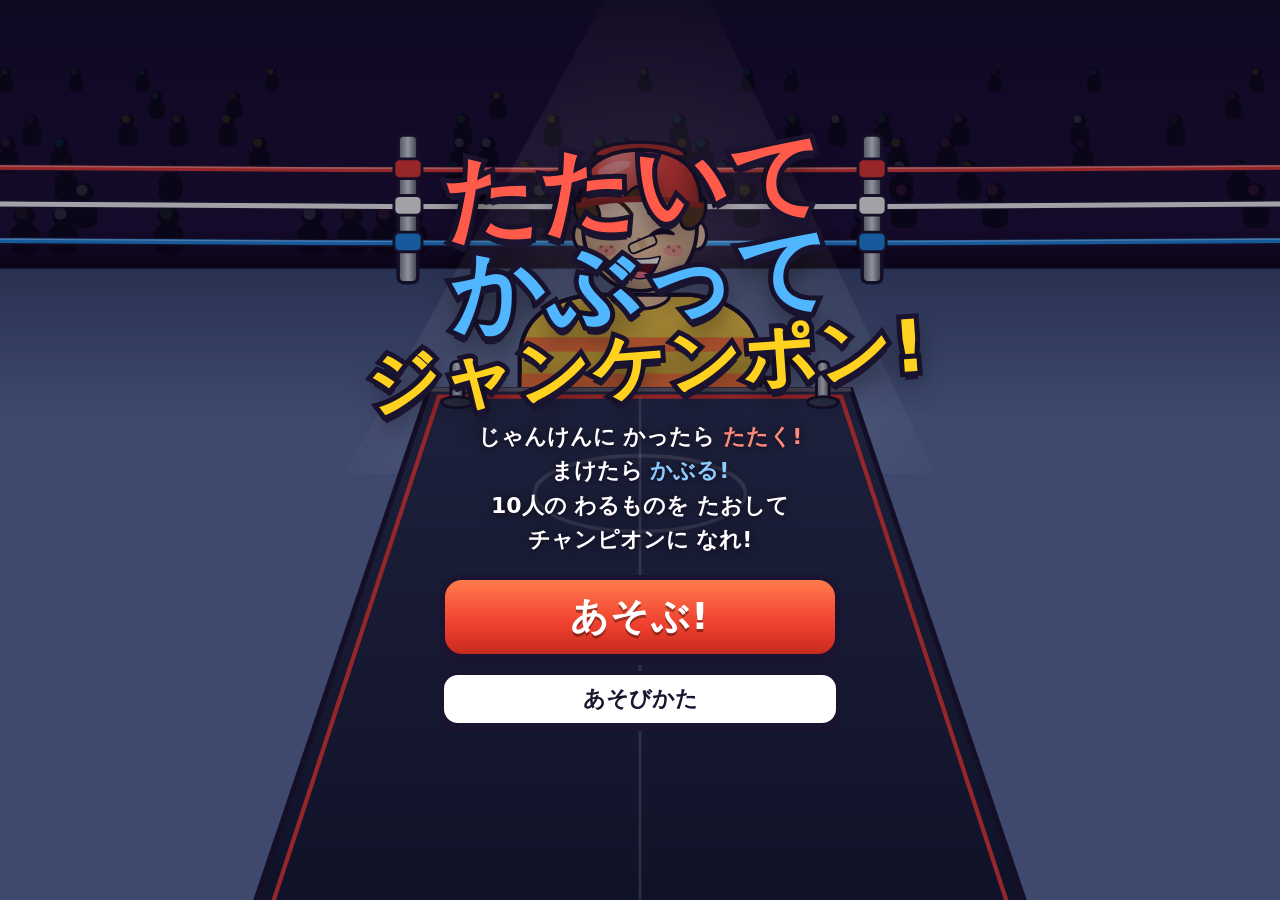
==== index.html @ a505a4d0 "叩いてかぶってジャンケンポン: 最初の遊べる版 じゃんけんに勝ったら右の武器でたたき、負けたら左の防具でかぶる対戦ゲーム。 10ステージ(相手は男女別に10人ずつ、進むほど悪者)、CPUの強さ5段階、" ====
<!doctype html>
<!-- このファイルは scripts/build.js が src/ から作ります。直接は編集しないでください。 -->
<html lang="ja">
<head>
<meta charset="utf-8">
<meta name="viewport" content="width=device-width, initial-scale=1, maximum-scale=1, user-scalable=no, viewport-fit=cover">
<meta name="theme-color" content="#140c2a">
<title>叩いてかぶってジャンケンポン</title>
<link rel="icon" href="data:image/svg+xml,%3Csvg xmlns='http://www.w3.org/2000/svg' viewBox='0 0 32 32'%3E%3Crect x='14' y='12' width='4' height='18' rx='2' fill='%23ffe066' stroke='%231b1430' stroke-width='2'/%3E%3Crect x='4' y='3' width='24' height='11' rx='4' fill='%23ff3b3b' stroke='%231b1430' stroke-width='2'/%3E%3C/svg%3E">
<style>
:root {
  --ink: #1b1430;
  --gold: #ffc400;
  --red: #f0402f;
  --blue: #2f7ff0;
  --pink: #ff4d6d;
  --panel: #fffaf0;
  --font: "Hiragino Sans", "Hiragino Kaku Gothic ProN", "Yu Gothic UI", "Meiryo", "Noto Sans JP", "Noto Sans CJK JP", system-ui, sans-serif;
  --safe-t: env(safe-area-inset-top, 0px);
  --safe-r: env(safe-area-inset-right, 0px);
  --safe-b: env(safe-area-inset-bottom, 0px);
  --safe-l: env(safe-area-inset-left, 0px);
}
* { box-sizing: border-box; }
html, body {
  margin: 0; height: 100%; overflow: hidden; background: #140c2a; color: var(--ink);
  font-family: var(--font); font-weight: 800;
  touch-action: none; user-select: none; -webkit-user-select: none; -webkit-touch-callout: none;
  -webkit-tap-highlight-color: transparent; overscroll-behavior: none;
}
canvas#game { position: fixed; top: 0; left: 0; display: block; touch-action: none; }
#safe { position: fixed; visibility: hidden; pointer-events: none; padding-top: var(--safe-t); padding-bottom: var(--safe-b); }
.hidden { display: none !important; }
body.touch .pc-only { display: none; }
button { font-family: inherit; cursor: pointer; -webkit-tap-highlight-color: transparent; touch-action: manipulation; }

/* ---------- 試合中のボタン ---------- */
#hudBtns { position: fixed; top: calc(10px + var(--safe-t)); right: calc(10px + var(--safe-r)); display: flex; gap: 8px; z-index: 5; }
.icon-btn { width: 46px; height: 46px; border-radius: 50%; border: 3px solid var(--ink); background: rgba(40, 28, 80, 0.85); padding: 7px; box-shadow: 0 3px 0 var(--ink); }
.icon-btn svg { width: 100%; height: 100%; display: block; }
.icon-btn:active { transform: translateY(2px); box-shadow: 0 1px 0 var(--ink); }

/* ---------- 画面の上に のせる パネル ---------- */
.overlay {
  position: fixed; inset: 0; z-index: 10; display: flex; align-items: center; justify-content: center;
  padding: calc(12px + var(--safe-t)) calc(12px + var(--safe-r)) calc(12px + var(--safe-b)) calc(12px + var(--safe-l));
  touch-action: pan-y;
}
#result, #pause, #howto { background: rgba(10, 6, 24, 0.55); }
.panel {
  background: var(--panel); border: 5px solid var(--ink); border-radius: 28px; box-shadow: 0 8px 0 var(--ink), 0 18px 40px rgba(0, 0, 0, 0.5);
  width: min(560px, 100%); max-height: 100%; overflow-y: auto; padding: 20px 20px 22px; text-align: center;
  -webkit-overflow-scrolling: touch; overscroll-behavior: contain; touch-action: pan-y;
}
.panel h2 { margin: 4px 0 14px; font-size: 30px; font-weight: 900; }
.small-panel { width: min(400px, 100%); display: flex; flex-direction: column; gap: 12px; }

.big-btn {
  display: block; width: 100%; min-height: 72px; font-size: 30px; font-weight: 900; color: #fff;
  background: linear-gradient(#ff7a4d, #f0402f 60%, #c62a1e); border: 5px solid var(--ink); border-radius: 22px;
  box-shadow: 0 6px 0 var(--ink); text-shadow: 0 3px 0 rgba(0, 0, 0, 0.35); letter-spacing: 0.04em;
}
.big-btn:active { transform: translateY(4px); box-shadow: 0 2px 0 var(--ink); }
.big-btn:disabled { filter: grayscale(0.9) brightness(0.8); }
.sub-btn {
  display: block; width: 100%; min-height: 56px; font-size: 22px; font-weight: 900; color: var(--ink);
  background: #fff; border: 4px solid var(--ink); border-radius: 18px; box-shadow: 0 4px 0 var(--ink);
}
.sub-btn:active { transform: translateY(3px); box-shadow: 0 1px 0 var(--ink); }
.red { color: var(--red); } .blue { color: var(--blue); } .gold { color: #e29a00; }

/* ---------- タイトル ---------- */
#title { flex-direction: column; }
.title-wrap { width: min(560px, 100%); text-align: center; display: flex; flex-direction: column; align-items: center; gap: 14px; }
.logo { margin: 0; line-height: 1.02; font-weight: 900; transform: rotate(-4deg); }
.logo span {
  display: block; font-size: clamp(52px, 15vw, 92px); letter-spacing: 0.02em;
  -webkit-text-stroke: 10px var(--ink); paint-order: stroke fill;
  text-shadow: 0 8px 0 var(--ink), 0 14px 24px rgba(0, 0, 0, 0.6);
  animation: bob 1.6s ease-in-out infinite;
}
.logo .l1 { color: #ff5a4a; } .logo .l2 { color: #4fb6ff; animation-delay: 0.15s; }
.logo .l3 { color: #ffd21f; font-size: clamp(36px, 10.4vw, 72px); white-space: nowrap; animation-delay: 0.3s; }
@keyframes bob { 0%, 100% { transform: translateY(0); } 50% { transform: translateY(-6px); } }
.catch { margin: 4px 0; color: #fff; font-size: clamp(16px, 4.3vw, 22px); line-height: 1.55; word-break: keep-all; overflow-wrap: normal; text-shadow: 0 2px 0 var(--ink), 0 0 10px rgba(0, 0, 0, 0.8); }
.catch .red { color: #ff8a7a; } .catch .blue { color: #8ccbff; }
.title-btns { width: min(400px, 100%); display: flex; flex-direction: column; gap: 12px; }
.title-btns .big-btn { min-height: 84px; font-size: 38px; animation: pulse 1.2s ease-in-out infinite; }
@keyframes pulse { 0%, 100% { transform: scale(1); } 50% { transform: scale(1.04); } }
.title-progress { color: #ffe680; font-size: 18px; text-shadow: 0 2px 0 var(--ink); min-height: 1em; }

/* ---------- じゅんび ---------- */
.setup-panel { width: min(640px, 100%); height: 100%; max-height: 900px; display: flex; flex-direction: column; padding: 14px 16px 16px; overflow: hidden; }
.setup-head { display: flex; align-items: center; gap: 10px; }
.back-btn { border: 3px solid var(--ink); background: #fff; border-radius: 14px; font-size: 18px; font-weight: 900; padding: 8px 12px; box-shadow: 0 3px 0 var(--ink); }
.steps { flex: 1; display: flex; justify-content: center; gap: 8px; }
.steps i { width: 16px; height: 16px; border-radius: 50%; border: 3px solid var(--ink); background: #ddd; display: block; }
.steps i.on { background: var(--gold); transform: scale(1.25); }
.steps i.done { background: #7ed37a; }
#stepTitle { font-size: clamp(24px, 6.6vw, 32px); margin: 10px 0 12px; word-break: keep-all; }
.step-body { display: grid; gap: 12px; flex: 1 1 auto; min-height: 0; overflow-y: auto; align-content: start; padding: 4px 6px 10px; margin: 0 -6px; -webkit-overflow-scrolling: touch; overscroll-behavior: contain; touch-action: pan-y; }
.step-body.cols2 { grid-template-columns: repeat(2, minmax(0, 1fr)); align-content: center; }
.choice {
  position: relative; display: flex; align-items: center; gap: 12px; text-align: left; width: 100%;
  background: #fff; border: 4px solid var(--ink); border-radius: 20px; padding: 10px 14px; box-shadow: 0 5px 0 var(--ink); color: var(--ink);
}
.choice.sel { background: #fff3c4; border-color: #e29a00; box-shadow: 0 5px 0 #a86f00, 0 0 0 4px #ffd21f; }
.choice:active { transform: translateY(3px); box-shadow: 0 2px 0 var(--ink); }
.choice canvas { flex: none; width: clamp(68px, 20vw, 92px); height: clamp(68px, 20vw, 92px); border-radius: 14px; background: #2a2340; }
.choice .c-main { flex: 1; min-width: 0; }
.choice .c-name { font-size: clamp(19px, 5.4vw, 26px); font-weight: 900; line-height: 1.15; word-break: keep-all; overflow-wrap: anywhere; }
.choice .c-desc { font-size: 16px; color: #5a4f6e; margin-top: 4px; overflow-wrap: anywhere; line-height: 1.35; }
.choice .c-bars { display: grid; grid-template-columns: auto 1fr; gap: 3px 8px; align-items: center; margin-top: 6px; font-size: 15px; }
.bar5 { display: flex; gap: 3px; }
.bar5 b { flex: 1; height: 12px; border-radius: 4px; border: 2px solid var(--ink); background: #e8e4ee; }
.bar5.spd b.on { background: #3fd0ff; }
.bar5.pow b.on { background: #ff5a4a; }
.bar5.def b.on { background: #7a8cff; }
.diff-choice { justify-content: center; text-align: center; flex-direction: column; gap: 2px; padding: 16px; }
.diff-choice .c-main { width: 100%; text-align: center; }
.diff-choice .c-name { font-size: 32px; }
.diff-choice.easy .c-name { color: #2aa84a; } .diff-choice.normal .c-name { color: #e29a00; } .diff-choice.hard .c-name { color: #e0262f; }
.gender-choice { flex-direction: column; text-align: center; padding: 14px; }
.gender-choice .c-main { width: 100%; text-align: center; }
.gender-choice canvas { width: 100%; max-width: 160px; height: auto; aspect-ratio: 1; }
.gender-choice .c-name { font-size: 32px; }
.stage-choice { padding: 8px 12px; }
.stage-choice canvas { width: 72px; height: 72px; }
.stage-choice .c-name { font-size: 21px; }
.stage-choice .c-sub { font-size: 15px; color: #7a6f8e; }
.stage-choice .lv { color: #ff4d6d; font-size: 15px; letter-spacing: 1px; }
.stage-choice.locked { background: #d8d4e0; filter: grayscale(1); opacity: 0.7; }
.stage-choice .badge { position: absolute; right: 10px; top: 8px; background: #2aa84a; color: #fff; border: 3px solid var(--ink); border-radius: 10px; font-size: 14px; padding: 1px 7px; }
.setup-foot { margin-top: 10px; display: flex; flex-direction: column; gap: 8px; flex: none; }
.summary { font-size: 15px; color: #6a5f7e; overflow-wrap: anywhere; }

/* ---------- けっか ---------- */
.result-panel { width: min(520px, 100%); }
.result-title { font-size: clamp(36px, 10vw, 52px); font-weight: 900; -webkit-text-stroke: 7px var(--ink); paint-order: stroke fill; line-height: 1.15; margin: 4px 0; }
.result-title.win { color: #ffd21f; } .result-title.lose { color: #7ab0ff; } .result-title.champ { color: #ffd21f; }
.rank { font-size: 48px; letter-spacing: 6px; color: #ffc400; -webkit-text-stroke: 3px var(--ink); paint-order: stroke fill; min-height: 1em; }
.rank .off { color: #d8d4e0; }
.res-msg { font-size: 18px; margin: 6px 0 10px; line-height: 1.5; color: #4a3f5e; overflow-wrap: anywhere; }
.stats { display: grid; grid-template-columns: auto 1fr; gap: 5px 12px; text-align: left; font-size: clamp(15px, 4.2vw, 19px); margin: 0 0 12px; padding: 10px 14px; background: #f1ecdf; border: 3px solid var(--ink); border-radius: 16px; }
.stats dt { color: #5a4f6e; white-space: nowrap; } .stats dd { margin: 0; text-align: right; font-weight: 900; }
.res-btns { display: flex; flex-direction: column; gap: 10px; }

/* ---------- あそびかた ---------- */
.howto { text-align: left; font-size: 19px; line-height: 1.55; padding-left: 1.4em; margin: 0 0 12px; }
.howto li { margin-bottom: 10px; }
.howto small { font-size: 15px; color: #6a5f7e; }
.howto-tips { text-align: left; font-size: 16px; line-height: 1.5; background: #f1ecdf; border: 3px solid var(--ink); border-radius: 16px; padding: 4px 14px; margin-bottom: 14px; }
.howto-tips p { margin: 8px 0; overflow-wrap: anywhere; }

@media (max-height: 640px) {
  .choice canvas { width: 64px; height: 64px; }
  .gender-choice canvas { width: 100px; height: 100px; }
  .choice .c-name { font-size: 22px; }
  .big-btn { min-height: 60px; font-size: 26px; }
}
@media (min-width: 600px) { .step-body.stages { grid-template-columns: 1fr 1fr; } }
</style>
</head>
<body>
<canvas id="game"></canvas>
<div id="safe"></div>

<!-- 試合中のボタン -->
<div id="hudBtns" class="hidden">
  <button id="btnSound" class="icon-btn" aria-label="おと"><svg viewBox="0 0 24 24"><path d="M4 9v6h4l5 4V5L8 9H4z" fill="#fff" stroke="#1b1430" stroke-width="2" stroke-linejoin="round"/><g id="iconWaves" fill="none" stroke="#fff" stroke-width="2.4" stroke-linecap="round"><path d="M16 9.5c1.2 1.5 1.2 3.5 0 5"/><path d="M18.5 7c2.2 3 2.2 7 0 10"/></g><path id="iconMute" class="hidden" d="M16 9l5 6M21 9l-5 6" stroke="#ff6b6b" stroke-width="2.6" stroke-linecap="round"/></svg></button>
  <button id="btnPause" class="icon-btn" aria-label="ポーズ"><svg viewBox="0 0 24 24"><rect x="6" y="5" width="4" height="14" rx="1.5" fill="#fff" stroke="#1b1430" stroke-width="2"/><rect x="14" y="5" width="4" height="14" rx="1.5" fill="#fff" stroke="#1b1430" stroke-width="2"/></svg></button>
</div>

<!-- タイトル -->
<div id="title" class="overlay">
  <div class="title-wrap">
    <h1 class="logo">
      <span class="l1">たたいて</span>
      <span class="l2">かぶって</span>
      <span class="l3">ジャンケンポン!</span>
    </h1>
    <p class="catch">じゃんけんに かったら <b class="red">たたく!</b><br>まけたら <b class="blue">かぶる!</b><br>10人の わるものを たおして<br>チャンピオンに なれ!</p>
    <div class="title-btns">
      <button id="btnPlay" class="big-btn">あそぶ!</button>
      <button id="btnHowto" class="sub-btn">あそびかた</button>
    </div>
    <div class="title-progress" id="titleProgress"></div>
  </div>
</div>

<!-- じゅんび(むずかしさ → キャラ → ぶき → ぼうぐ → ステージ) -->
<div id="setup" class="overlay hidden">
  <div class="panel setup-panel">
    <div class="setup-head">
      <button id="btnBack" class="back-btn" aria-label="もどる">‹ もどる</button>
      <div class="steps" id="steps"></div>
    </div>
    <h2 id="stepTitle"></h2>
    <div class="step-body" id="stepBody"></div>
    <div class="setup-foot">
      <div class="summary" id="summary"></div>
      <button id="btnNext" class="big-btn">つぎへ</button>
    </div>
  </div>
</div>

<!-- けっか -->
<div id="result" class="overlay hidden">
  <div class="panel result-panel">
    <div class="result-title" id="resTitle"></div>
    <div class="rank" id="resRank"></div>
    <div class="res-msg" id="resMsg"></div>
    <dl class="stats" id="resStats"></dl>
    <div class="res-btns">
      <button id="btnResMain" class="big-btn"></button>
      <button id="btnResGear" class="sub-btn">ぶき・ぼうぐを かえる</button>
      <button id="btnResTitle" class="sub-btn">タイトルへ</button>
    </div>
  </div>
</div>

<!-- ポーズ -->
<div id="pause" class="overlay hidden">
  <div class="panel small-panel">
    <h2>ポーズ</h2>
    <button id="btnResume" class="big-btn">つづける</button>
    <button id="btnRetire" class="sub-btn">タイトルへ もどる</button>
  </div>
</div>

<!-- あそびかた -->
<div id="howto" class="overlay hidden">
  <div class="panel howto-panel">
    <h2>あそびかた</h2>
    <ol class="howto">
      <li><b>タップ</b>で じゃんけんが はじまる。「じゃん・けん・<b class="gold">ぽん!</b>」の ぽんに あわせて、まんなかの <b>グー・チョキ・パー</b>を タップ!<br><small>だせなかったら あいこ。ぽん ぴったりだと <b class="gold">ジャスト!</b>(はやさ UP)</small></li>
      <li><b class="red">かったら</b> 右の <b class="red">たたく</b>! あいての あたまを ぶきで たたく。</li>
      <li><b class="blue">まけたら</b> 左の <b class="blue">かぶる</b>! ぼうぐで あたまを まもる。</li>
      <li>まちがえて 反対を おすと <b>おてつき</b>。HP が 0 に なった ほうの まけ。</li>
    </ol>
    <div class="howto-tips">
      <p><b>ぶき</b>: おもいほど つよいけど ふりおろすのが おそい。おもい ぶきは <b>ガードの上からも ダメージ</b>が とおる!</p>
      <p><b>ぼうぐ</b>: かたいほど ダメージを へらせるけど かぶるのが おそい。かるい ぼうぐは すぐ かぶれるけど 少し いたい。</p>
      <p><b>れんしょう</b>: じゃんけんに 続けて かつと ダメージが どんどん ふえる!</p>
      <p class="pc-only"><b>キーボード</b>: 1 2 3(グー チョキ パー)/ ← かぶる / → たたく / スペースで スタート</p>
    </div>
    <button id="btnHowtoClose" class="big-btn">わかった!</button>
  </div>
</div>

<script>
/* ---- js/util.js ---- */
'use strict';
/* 共通の計算(DOM なし。tests/ から node:vm で読み込んでテストする) */

const clamp = (v, a, b) => (v < a ? a : v > b ? b : v);
const lerp = (a, b, t) => a + (b - a) * t;
const easeOutCubic = (t) => 1 - Math.pow(1 - clamp(t, 0, 1), 3);
const easeInCubic = (t) => Math.pow(clamp(t, 0, 1), 3);
const easeOutBack = (t) => {
  t = clamp(t, 0, 1);
  const c1 = 1.70158; const c3 = c1 + 1;
  return 1 + c3 * Math.pow(t - 1, 3) + c1 * Math.pow(t - 1, 2);
};
const easeOutElastic = (t) => {
  t = clamp(t, 0, 1);
  if (t === 0 || t === 1) return t;
  return Math.pow(2, -10 * t) * Math.sin((t * 10 - 0.75) * (2 * Math.PI) / 3) + 1;
};

// シード付き乱数(テストで同じ結果を再現するため)
function makeRng(seed) {
  let s = (seed >>> 0) || 1;
  const rng = () => {
    s ^= s << 13; s >>>= 0;
    s ^= s >>> 17;
    s ^= s << 5; s >>>= 0;
    return s / 4294967296;
  };
  rng.range = (a, b) => a + (b - a) * rng();
  rng.int = (n) => Math.floor(rng() * n);
  rng.pick = (arr) => arr[Math.floor(rng() * arr.length)];
  // おおよそ正規分布(3つの和)
  rng.gauss = () => (rng() + rng() + rng() - 1.5) / 0.5;
  return rng;
}

function hexToRgb(hex) {
  const h = hex.replace('#', '');
  const n = parseInt(h.length === 3 ? h.split('').map((c) => c + c).join('') : h, 16);
  return [(n >> 16) & 255, (n >> 8) & 255, n & 255];
}
// 色を明るく(+)・暗く(-)する
function shade(hex, amt) {
  const [r, g, b] = hexToRgb(hex);
  const f = (c) => clamp(Math.round(amt >= 0 ? c + (255 - c) * amt : c * (1 + amt)), 0, 255);
  return 'rgb(' + f(r) + ',' + f(g) + ',' + f(b) + ')';
}
function rgba(hex, a) {
  const [r, g, b] = hexToRgb(hex);
  return 'rgba(' + r + ',' + g + ',' + b + ',' + a + ')';
}

/* ---- js/config.js ---- */
'use strict';
/* ゲームバランスの数値。遊びごこちはここの数字で調整する */

const CONFIG = {
  playerHp: 100,
  // JUST(「ぽん」ぴったり)で出したときの、ぶき・ぼうぐの はやさ倍率
  justSpeed: 0.72,
  // れんしょう(じゃんけんに続けて勝つ)ごとのダメージ倍率の上がり方と上限
  streakStep: 0.12,
  streakMax: 1.48,
  // 「ギリギリ ガード」とみなす間(秒)
  tightGuard: 0.1,

  // ぶき: swing = ボタンを押してから当たるまでの秒数、power = そのまま当たったときのダメージ、
  //        pierce = ぼうぐの上から ひびく割合(大きいほど ガードされても いたい)
  weapons: [
    { id: 'pico', name: 'ピコピコハンマー', swing: 0.13, power: 15, pierce: 0.06, word: 'ピコッ!', desc: 'いちばん はやい! でも かるい' },
    { id: 'harisen', name: 'ハリセン', swing: 0.2, power: 20, pierce: 0.14, word: 'パシーン!', desc: 'はやくて いい音。つかいやすい' },
    { id: 'pan', name: 'フライパン', swing: 0.28, power: 26, pierce: 0.24, word: 'カーン!', desc: 'はやさと つよさの バランス型' },
    { id: 'mallet', name: '木づち', swing: 0.38, power: 33, pierce: 0.38, word: 'ゴーン!', desc: 'おもい。ガードの上からも ひびく' },
    { id: 'ton', name: '100tハンマー', swing: 0.52, power: 42, pierce: 0.55, word: 'ドゴォン!!', desc: 'さいきょう! でも ふるのが おそい' },
  ],
  // ぼうぐ: don = かぶり終わるまでの秒数、block = ふせぐ割合
  armors: [
    { id: 'zaru', name: 'ざる', don: 0.1, block: 0.45, desc: 'いちばん はやく かぶれる。でも けっこう いたい' },
    { id: 'nabe', name: 'おなべ', don: 0.16, block: 0.6, desc: 'はやめに かぶれて、まあまあ かたい' },
    { id: 'hardhat', name: '工事ヘルメット', don: 0.24, block: 0.74, desc: 'はやさと かたさの バランス型' },
    { id: 'bike', name: 'バイクヘルメット', don: 0.33, block: 0.86, desc: 'かたい。かぶるのに 少し時間がかかる' },
    { id: 'knight', name: '騎士のかぶと', don: 0.45, block: 0.95, desc: 'さいきょうの まもり! でも かぶるのが おそい' },
  ],

  // むずかしさ
  //  cpuReact: 相手の反応時間の倍率(大きいほど おそい)  cpuMistake: 相手の まちがい率の倍率
  //  dmgTaken: 自分が受けるダメージ倍率  oppHp: 相手のHP倍率
  //  window: 勝ってから たたくまでの制限時間  grace: 「ぽん」のあと 出せる時間  just: JUST の はば(±秒)
  //  read: 相手が こちらのクセを読む強さ  hint: 押すボタンを光らせる  beat: 「じゃん」「けん」「ぽん」の間隔
  diffs: {
    easy: { id: 'easy', name: 'やさしい', cpuReact: 1.32, cpuMistake: 1.6, dmgTaken: 0.62, oppHp: 0.85, window: 2.4, grace: 0.6, just: 0.15, read: 0.4, hint: true, beat: 0.5 },
    normal: { id: 'normal', name: 'ふつう', cpuReact: 1, cpuMistake: 1, dmgTaken: 0.8, oppHp: 1, window: 1.8, grace: 0.45, just: 0.11, read: 1, hint: true, beat: 0.44 },
    hard: { id: 'hard', name: 'むずかしい', cpuReact: 0.86, cpuMistake: 0.6, dmgTaken: 1, oppHp: 1.1, window: 1.4, grace: 0.3, just: 0.08, read: 1.4, hint: false, beat: 0.38 },
  },

  // コンピューターの強さ 5段階
  //  react: 反応時間(秒)  jitter: ばらつき  mistake: 押しまちがい率  hesitate: もたつく率
  //  fav: すきな手を出す確率(1/3 なら クセなし)  read: こちらの よく出す手を読む確率
  cpuLevels: [
    null,
    { react: 0.95, jitter: 0.16, mistake: 0.12, hesitate: 0.16, fav: 0.56, read: 0 },
    { react: 0.8, jitter: 0.13, mistake: 0.08, hesitate: 0.12, fav: 0.48, read: 0.06 },
    { react: 0.67, jitter: 0.1, mistake: 0.05, hesitate: 0.09, fav: 0.43, read: 0.12 },
    { react: 0.56, jitter: 0.08, mistake: 0.03, hesitate: 0.06, fav: 0.38, read: 0.2 },
    { react: 0.47, jitter: 0.06, mistake: 0.02, hesitate: 0.04, fav: 0.34, read: 0.28 },
  ],

  // 10ステージ。lv = コンピューターの強さ、hp = 相手のHP、weapon / armor = 相手のそうび(番号)
  //  fav = すきな手(0 グー 1 チョキ 2 パー)  crowd = 会場の うまり具合(0〜1)
  stages: [
    { lv: 1, hp: 65, weapon: 0, armor: 0, fav: 0, crowd: 0.06,
      m: { title: 'いたずらっ子', name: 'ケンタ', intro: 'へへっ、ボクに かてるかな?', ko: 'うわーん! おぼえてろー!' },
      f: { title: 'いたずらっ子', name: 'ミカ', intro: 'えへへ、ピコッと いくよー!', ko: 'うわーん! ママー!' } },
    { lv: 1, hp: 72, weapon: 1, armor: 0, fav: 2, crowd: 0.14,
      m: { title: 'ちょいワル', name: 'タクヤ', intro: 'オレの ハリセン、いたいぜ?', ko: 'ちょ、ちょっと 本気だしすぎ…' },
      f: { title: 'ちょいワル', name: 'レイナ', intro: 'あたしに勝とうなんて 10年はやいし', ko: 'ウソでしょ… マジで?' } },
    { lv: 2, hp: 78, weapon: 1, armor: 1, fav: 1, crowd: 0.24,
      m: { title: 'ヤンキー', name: 'リュウジ', intro: 'あぁん? やんのか コラ!', ko: 'きょ、きょうは このへんに しといてやる…' },
      f: { title: 'スケバン', name: 'マキ', intro: 'なめた まねすると しょうちしないよ!', ko: 'あ、あんた… やるじゃん…' } },
    { lv: 2, hp: 84, weapon: 2, armor: 1, fav: 0, crowd: 0.34,
      m: { title: '番長', name: 'ゴウダ', intro: 'この学校の てっぺんは オレだ!', ko: 'ま、まさか オレが…!' },
      f: { title: '女番長', name: 'オリョウ', intro: 'ここらは あたいの シマだよ!', ko: 'あたいが… まけるなんて…' } },
    { lv: 3, hp: 90, weapon: 0, armor: 3, fav: 2, crowd: 0.46,
      m: { title: 'イカサマ師', name: 'ジョー', intro: 'フフフ… 勝負は もう ついている', ko: 'バ、バカな! イカサマが きかない!?' },
      f: { title: 'イカサマ師', name: 'ローズ', intro: 'あなたの手は ぜんぶ おみとおしよ', ko: 'わ、わたくしの 計算が…!' } },
    { lv: 3, hp: 96, weapon: 3, armor: 2, fav: 1, crowd: 0.58,
      m: { title: '覆面レスラー', name: 'デスマスク', intro: 'ガハハ! リングの上は オレさまの庭だ!', ko: 'ぐはぁっ! マスクが…!' },
      f: { title: '覆面レスラー', name: 'ブラッディ・クイーン', intro: 'リングに しずめてあげるわ!', ko: 'こ、このわたしが テンカウント…!?' } },
    { lv: 4, hp: 102, weapon: 2, armor: 3, fav: 0, crowd: 0.7,
      m: { title: 'ギャングのボス', name: 'ドン・バルボ', intro: 'ワシに さからう者は ゆるさん…', ko: 'ぐぬぬ… おぼえておれ…!' },
      f: { title: 'マフィアの女ボス', name: 'マダム・ヴェノム', intro: 'おしおきの 時間よ、ぼうや', ko: 'このわたくしが… ありえない!' } },
    { lv: 4, hp: 106, weapon: 3, armor: 4, fav: 2, crowd: 0.8,
      m: { title: 'マッドドクター', name: 'ゲドウ', intro: 'キミは 実験の サンプルだよ… ヒヒヒ!', ko: 'ワタシの 計算に まちがいが…!?' },
      f: { title: '悪の魔女', name: 'グリムヒルダ', intro: 'イーッヒッヒ! カエルに してやるよ!', ko: 'ギャアアア! とけるぅぅ…!' } },
    { lv: 5, hp: 110, weapon: 4, armor: 3, fav: 1, crowd: 0.9,
      m: { title: '魔将', name: 'ザギル', intro: '魔王さまの もとへは 行かせぬ!', ko: 'ま、魔王さま… もうしわけ…!' },
      f: { title: '魔将', name: 'リリス', intro: 'ここで おわりよ。ひざまずきなさい', ko: 'ありえない… 人間ごときに…!' } },
    { lv: 5, hp: 116, weapon: 4, armor: 4, fav: 0, crowd: 1,
      m: { title: '大魔王', name: 'ダークネス', intro: 'よくぞ来た… 絶望を おしえてやろう!', ko: 'グオオオ! このワタシが… やぶれるだと…!' },
      f: { title: '悪の女帝', name: 'ダーク・クイーン', intro: 'ひれふしなさい。世界は わらわのもの!', ko: 'わらわが… まけた…!? そんな…!' } },
  ],

  // 相手のセリフ(強さ別)。性別で変わらない言い方にしてある
  lines: {
    hit: [null, ['やったー!', 'へへーん!', 'あたった!'], ['どうだ!', 'ちょろいぜ!', 'いたかった?'], ['フッ… あまい', 'おそいおそい!', 'まるみえだ'], ['クックック…', 'この程度か?', 'もう おわりか?'], ['ひれふせ!', 'ムダだ!', '絶望しろ!']],
    hurt: [null, ['いたっ!', 'うわーん!', 'ずるいー!'], ['くっ…!', 'いってぇ!', 'やるな…!'], ['なにぃ!?', 'バカな!', 'ぐっ…!'], ['おのれ…!', 'ゆるさん…!', 'ぐぬぬ…!'], ['このワタシに…!', 'こしゃくな!', 'グオオ…!']],
    guard: [null, ['セーフ!', 'あぶなっ!'], ['きかねーよ!', 'セーフ!'], ['フン!', 'よめていた'], ['きかんな…', 'ムダムダ!'], ['ムダだと 言っている!', 'かゆいわ!']],
  },
};

/* ---- js/rules.js ---- */
'use strict';
/* じゃんけん・ダメージ・コンピューターの考え方(DOM なし。tests/ でテストする)
   手: 0 = グー、1 = チョキ、2 = パー */

const Rules = (() => {
  const HAND_NAMES = ['グー', 'チョキ', 'パー'];

  // 'p' = 自分の勝ち、'c' = 相手の勝ち、'draw' = あいこ。自分が出さなかった(null)ら あいこ
  function judge(p, c) {
    if (p == null || c == null || p === c) return 'draw';
    return (p + 1) % 3 === c ? 'p' : 'c';
  }
  // h に勝つ手
  const beats = (h) => (h + 2) % 3;

  // れんしょう倍率: 1勝目 1.0 → 2れんしょう 1.12 → … 上限あり
  function streakMul(streak) {
    return Math.min(CONFIG.streakMax, 1 + Math.max(0, streak - 1) * CONFIG.streakStep);
  }

  // ダメージ。armor を渡したら ガードされた(ぶきの pierce ぶんは ぼうぐの上から ひびく)
  function damage(weapon, armor, mul) {
    let d = weapon.power * (mul || 1);
    if (armor) d *= 1 - armor.block * (1 - weapon.pierce);
    return Math.max(1, Math.round(d));
  }

  // 当たった瞬間に ぼうぐが かぶり終わっていれば ガード。ぎりぎりなら 'tight'
  function strikeOutcome(strikeAt, guardAt) {
    if (guardAt == null || guardAt > strikeAt + 1e-9) return 'clean';
    return strikeAt - guardAt < CONFIG.tightGuard ? 'tight' : 'guard';
  }

  function oppHp(stageIdx, diff) {
    return Math.round(CONFIG.stages[stageIdx].hp * diff.oppHp);
  }

  // こちらが よく出す手(最近 6回)。3回未満なら null
  function favoriteOf(history) {
    const recent = history.slice(-6);
    if (recent.length < 3) return null;
    const n = [0, 0, 0];
    for (const h of recent) n[h]++;
    const max = Math.max(n[0], n[1], n[2]);
    if (max < 2) return null;
    const tops = [0, 1, 2].filter((h) => n[h] === max);
    return tops.length === 1 ? tops[0] : recent[recent.length - 1];
  }

  // コンピューターの手。クセ(すきな手)があり、強い相手ほど こちらのクセを読む
  function cpuHand(rng, lvl, fav, history, readMul) {
    const f = favoriteOf(history || []);
    if (f != null && rng() < lvl.read * (readMul == null ? 1 : readMul)) return beats(f);
    const r = rng();
    if (r < lvl.fav) return fav;
    const others = [0, 1, 2].filter((h) => h !== fav);
    return others[r < lvl.fav + (1 - lvl.fav) / 2 ? 0 : 1];
  }

  // コンピューターが じゃんけんの後に どのボタンを いつ押すか
  //  role: 'attack'(勝った)/ 'guard'(負けた)。たまに 押しまちがい・もたつき
  function cpuPlan(rng, lvl, diff, role) {
    let at = lvl.react * diff.cpuReact + lvl.jitter * rng.gauss();
    at = Math.max(0.2, at);
    const right = role === 'attack' ? 'weapon' : 'armor';
    const wrong = role === 'attack' ? 'armor' : 'weapon';
    if (rng() < lvl.mistake * diff.cpuMistake) return { at, btn: wrong, mistake: true };
    if (rng() < lvl.hesitate * diff.cpuMistake) at += 0.25 + rng() * 0.3;
    return { at, btn: right, mistake: false };
  }

  /* 1ラウンドの「たたく・かぶる」の決着(テストとバランス確認用。ゲーム本体は同じ考え方を時間にそって進める)
     a = たたく側 { press: 押した時刻|null, btn, weapon, speed }  d = まもる側 { press, btn, armor, speed }
     返り値: { kind: 'clean'|'guard'|'tight'|'miss'|'timeout', dmg } */
  function resolveRound(a, d, window, mul) {
    if (a.press == null || a.press > window) return { kind: 'timeout', dmg: 0 };
    if (a.btn !== 'weapon') return { kind: 'miss', dmg: 0 };
    const strikeAt = a.press + a.weapon.swing * (a.speed || 1);
    const guardAt = d.press != null && d.btn === 'armor' ? d.press + d.armor.don * (d.speed || 1) : null;
    const kind = strikeOutcome(strikeAt, guardAt);
    return { kind, dmg: damage(a.weapon, kind === 'clean' ? null : d.armor, mul) };
  }

  /* 1ステージを まるごと試合する(バランス確認用)
     player: { weapon, armor, react: 平均の反応(秒), jitter, justRate, hand: (rng, history) => 手 } */
  function simulateMatch(rng, stageIdx, diff, player) {
    const st = CONFIG.stages[stageIdx];
    const lvl = CONFIG.cpuLevels[st.lv];
    const cw = CONFIG.weapons[st.weapon];
    const ca = CONFIG.armors[st.armor];
    let php = CONFIG.playerHp;
    let chp = oppHp(stageIdx, diff);
    const history = [];
    let throws = 0; let rounds = 0; let pStreak = 0; let cStreak = 0;
    const stats = { clean: 0, guard: 0, taken: 0, dealt: 0 };
    while (php > 0 && chp > 0 && throws < 400) {
      throws++;
      const ph = player.hand(rng, history);
      const ch = cpuHand(rng, lvl, st.fav, history, diff.read);
      history.push(ph);
      const w = judge(ph, ch);
      if (w === 'draw') continue;
      rounds++;
      const just = rng() < (player.justRate || 0);
      const pPress = Math.max(0.18, player.react + (player.jitter || 0.08) * rng.gauss());
      const sp = just ? CONFIG.justSpeed : 1;
      if (w === 'p') {
        pStreak++; cStreak = 0;
        const plan = cpuPlan(rng, lvl, diff, 'guard');
        const r = resolveRound({ press: pPress, btn: 'weapon', weapon: player.weapon, speed: sp }, { press: plan.at, btn: plan.btn, armor: ca }, diff.window, streakMul(pStreak));
        chp -= r.dmg; stats.dealt += r.dmg;
        if (r.kind === 'clean') stats.clean++; else if (r.dmg) stats.guard++;
      } else {
        cStreak++; pStreak = 0;
        const plan = cpuPlan(rng, lvl, diff, 'attack');
        const r = resolveRound({ press: plan.at, btn: plan.btn, weapon: cw }, { press: pPress, btn: 'armor', armor: player.armor, speed: sp }, diff.window, streakMul(cStreak) * diff.dmgTaken);
        php -= r.dmg; stats.taken += r.dmg;
      }
    }
    return { win: chp <= 0, php, chp, throws, rounds, stats };
  }

  return { HAND_NAMES, judge, beats, streakMul, damage, strikeOutcome, oppHp, favoriteOf, cpuHand, cpuPlan, resolveRound, simulateMatch };
})();

/* ---- js/art.js ---- */
'use strict';
/* 絵の部品: じゃんけんの手・ぶき・ぼうぐ・文字・星。画像ファイルは使わず Canvas のパスで描く。
   どの絵も「原点まわりのローカル座標」で描くので、呼ぶ側で translate / rotate / scale してから使う */

const INK = '#1b1430';

const Art = (() => {
  function rr(ctx, x, y, w, h, r) {
    r = Math.min(r, w / 2, h / 2);
    ctx.beginPath();
    ctx.moveTo(x + r, y);
    ctx.arcTo(x + w, y, x + w, y + h, r);
    ctx.arcTo(x + w, y + h, x, y + h, r);
    ctx.arcTo(x, y + h, x, y, r);
    ctx.arcTo(x, y, x + w, y, r);
    ctx.closePath();
  }
  function fs(ctx, fill, lw, stroke) {
    if (fill) { ctx.fillStyle = fill; ctx.fill(); }
    if (lw) { ctx.lineWidth = lw; ctx.strokeStyle = stroke || INK; ctx.lineJoin = 'round'; ctx.lineCap = 'round'; ctx.stroke(); }
  }
  // 左上から光が当たったような 丸い陰影
  function ballGrad(ctx, x, y, r, base) {
    const g = ctx.createRadialGradient(x - r * 0.35, y - r * 0.4, r * 0.08, x, y, r * 1.05);
    g.addColorStop(0, shade(base, 0.35));
    g.addColorStop(0.55, base);
    g.addColorStop(1, shade(base, -0.28));
    return g;
  }
  function linGrad(ctx, x0, y0, x1, y1, stops) {
    const g = ctx.createLinearGradient(x0, y0, x1, y1);
    stops.forEach((s, i) => g.addColorStop(s[0] != null ? s[0] : i / (stops.length - 1), s[1]));
    return g;
  }
  // 太いふちどりの文字(まんがの書き文字)
  function text(ctx, str, x, y, size, fill, opts) {
    opts = opts || {};
    ctx.save();
    ctx.font = (opts.weight || 900) + ' ' + size + 'px ' + FONT;
    ctx.textAlign = opts.align || 'center';
    ctx.textBaseline = 'middle';
    ctx.lineJoin = 'round';
    if (opts.rot) { ctx.translate(x, y); ctx.rotate(opts.rot); x = 0; y = 0; }
    const ow = opts.outline == null ? size * 0.22 : opts.outline;
    if (opts.shadow !== false && ow > 0) {
      ctx.fillStyle = opts.shadowColor || 'rgba(0,0,0,0.45)';
      ctx.lineWidth = ow; ctx.strokeStyle = opts.shadowColor || 'rgba(0,0,0,0.45)';
      ctx.strokeText(str, x + size * 0.04, y + size * 0.07);
    }
    if (opts.outer) { ctx.lineWidth = ow + size * 0.16; ctx.strokeStyle = opts.outer; ctx.strokeText(str, x, y); }
    if (ow > 0) { ctx.lineWidth = ow; ctx.strokeStyle = opts.stroke || INK; ctx.strokeText(str, x, y); }
    if (Array.isArray(fill)) {
      const g = ctx.createLinearGradient(0, y - size * 0.5, 0, y + size * 0.5);
      fill.forEach((c, i) => g.addColorStop(i / (fill.length - 1), c));
      ctx.fillStyle = g;
    } else ctx.fillStyle = fill;
    ctx.fillText(str, x, y);
    ctx.restore();
  }
  function star(ctx, x, y, r, rot, fill, lw) {
    ctx.beginPath();
    for (let i = 0; i < 10; i++) {
      const a = rot + (i * Math.PI) / 5 - Math.PI / 2;
      const rad = i % 2 ? r * 0.45 : r;
      ctx.lineTo(x + Math.cos(a) * rad, y + Math.sin(a) * rad);
    }
    ctx.closePath();
    fs(ctx, fill || '#ffe14d', lw == null ? r * 0.18 : lw);
  }
  // ギザギザの ふきだし(ばくはつ)
  function burst(ctx, x, y, r, n, fill, rot) {
    ctx.beginPath();
    for (let i = 0; i < n * 2; i++) {
      const a = (rot || 0) + (i * Math.PI) / n;
      const rad = i % 2 ? r * 0.7 : r;
      ctx.lineTo(x + Math.cos(a) * rad, y + Math.sin(a) * rad);
    }
    ctx.closePath();
    fs(ctx, fill, r * 0.06);
  }
  function capsule(ctx, x0, y0, x1, y1, w, fill, lw) {
    ctx.beginPath();
    ctx.lineCap = 'round';
    ctx.moveTo(x0, y0); ctx.lineTo(x1, y1);
    ctx.lineWidth = w + (lw || 0) * 2; ctx.strokeStyle = INK; ctx.stroke();
    ctx.lineWidth = w; ctx.strokeStyle = fill; ctx.stroke();
  }

  /* ---------- じゃんけんの手(上むき、原点 = 手首。高さ およそ 190) ---------- */
  function hand(ctx, type, skin, sleeve) {
    const lw = 6;
    const dark = shade(skin, -0.22);
    // そで(null なら 描かない)
    if (sleeve !== null) {
      rr(ctx, -50, 4, 100, 70, 14); fs(ctx, sleeve || '#3d7bff', lw);
      ctx.fillStyle = shade(sleeve || '#3d7bff', -0.25); ctx.fillRect(-46, 8, 92, 12);
    }
    // 手首
    rr(ctx, -34, -24, 68, 34, 10); fs(ctx, skin, lw);
    const finger = (x0, y0, x1, y1, w) => {
      capsule(ctx, x0, y0, x1, y1, w, skin, 3);
      // 指先の ツメ
      const a = Math.atan2(y1 - y0, x1 - x0);
      ctx.save(); ctx.translate(x1 - Math.cos(a) * w * 0.3, y1 - Math.sin(a) * w * 0.3); ctx.rotate(a + Math.PI / 2);
      rr(ctx, -w * 0.28, -w * 0.05, w * 0.56, w * 0.42, w * 0.2); ctx.fillStyle = shade(skin, 0.35); ctx.fill();
      ctx.restore();
    };
    if (type === 2) {
      // パー: 5本の指を ひろげる
      finger(-36, -60, -96, -118, 30);
      finger(-30, -84, -48, -178, 30);
      finger(-6, -88, -6, -194, 31);
      finger(18, -86, 34, -184, 30);
      finger(38, -74, 70, -152, 27);
      rr(ctx, -50, -104, 100, 92, 34); fs(ctx, ballGrad(ctx, 0, -60, 60, skin), lw);
      // 手のひらの しわ
      ctx.beginPath(); ctx.moveTo(-30, -48); ctx.quadraticCurveTo(0, -62, 26, -72);
      ctx.lineWidth = 3.5; ctx.strokeStyle = dark; ctx.stroke();
      ctx.beginPath(); ctx.moveTo(-24, -30); ctx.quadraticCurveTo(-4, -40, 14, -36); ctx.stroke();
      return;
    }
    if (type === 1) {
      // チョキ: 人さし指と中指
      finger(-14, -84, -46, -178, 31);
      finger(12, -86, 38, -182, 31);
    }
    // にぎりこぶし
    rr(ctx, -52, -108, 104, 96, 30); fs(ctx, ballGrad(ctx, 0, -64, 62, skin), lw);
    // 曲げた指の ふし
    const n = type === 1 ? 2 : 4;
    const x0 = type === 1 ? 2 : -50;
    const fw = type === 1 ? 24 : 25;
    for (let i = 0; i < n; i++) {
      const fx = x0 + i * fw;
      rr(ctx, fx, -114, fw, 52, 12); fs(ctx, ballGrad(ctx, fx + fw / 2, -96, 26, skin), 5);
    }
    // おや指
    ctx.beginPath();
    ctx.moveTo(-50, -44); ctx.quadraticCurveTo(-46, -70, -14, -66); ctx.quadraticCurveTo(14, -62, 16, -50);
    ctx.quadraticCurveTo(14, -40, -10, -40); ctx.quadraticCurveTo(-40, -38, -50, -30); ctx.closePath();
    fs(ctx, shade(skin, 0.08), 5);
  }

  /* ---------- ぶき(原点 = にぎる所。頭は 上(-y)) ---------- */
  function weapon(ctx, id) {
    const lw = 6;
    if (id === 'pico') {
      rr(ctx, -9, -150, 18, 160, 8); fs(ctx, linGrad(ctx, -9, 0, 9, 0, [[0, '#ffe066'], [0.5, '#fff3b0'], [1, '#e6b800']]), lw);
      for (let y = -130; y < 0; y += 30) { ctx.fillStyle = '#ff5a5a'; ctx.fillRect(-8, y, 16, 9); }
      // じゃばらの頭
      rr(ctx, -62, -204, 124, 66, 16); fs(ctx, linGrad(ctx, 0, -204, 0, -138, [[0, '#ff8080'], [0.45, '#ff3b3b'], [1, '#c41818']]), lw);
      ctx.strokeStyle = 'rgba(120,0,0,0.55)'; ctx.lineWidth = 4;
      for (let x = -38; x <= 38; x += 15) { ctx.beginPath(); ctx.moveTo(x, -200); ctx.lineTo(x, -142); ctx.stroke(); }
      for (const s of [-1, 1]) {
        ctx.beginPath(); ctx.ellipse(s * 66, -171, 16, 38, 0, 0, Math.PI * 2); fs(ctx, '#ffd23d', lw);
        ctx.beginPath(); ctx.ellipse(s * 66 - 3, -178, 6, 14, 0, 0, Math.PI * 2); ctx.fillStyle = '#fff6c0'; ctx.fill();
      }
      ctx.fillStyle = 'rgba(255,255,255,0.6)'; rr(ctx, -50, -196, 100, 10, 5); ctx.fill();
    } else if (id === 'harisen') {
      // 紙を じゃばらに おった せんす
      ctx.beginPath();
      ctx.moveTo(-16, -60); ctx.lineTo(-86, -230); ctx.quadraticCurveTo(0, -262, 86, -230); ctx.lineTo(16, -60); ctx.closePath();
      fs(ctx, '#fffdf2', lw);
      ctx.strokeStyle = '#c9c2a8'; ctx.lineWidth = 3;
      for (let i = -3; i <= 3; i++) { ctx.beginPath(); ctx.moveTo(i * 3.2, -62); ctx.lineTo(i * 24, -238 - (3 - Math.abs(i)) * 4); ctx.stroke(); }
      ctx.fillStyle = 'rgba(0,0,0,0.06)';
      for (let i = -3; i < 3; i += 2) { ctx.beginPath(); ctx.moveTo(i * 3.2, -62); ctx.lineTo(i * 24, -238); ctx.lineTo((i + 1) * 24, -240); ctx.lineTo((i + 1) * 3.2, -62); ctx.fill(); }
      rr(ctx, -18, -66, 36, 76, 8); fs(ctx, '#fffdf2', lw);
      ctx.fillStyle = '#e8333a'; ctx.fillRect(-15, -56, 30, 14); ctx.fillRect(-15, -26, 30, 14);
      ctx.beginPath(); ctx.moveTo(-18, -66); ctx.lineTo(18, -66); ctx.lineTo(18, 10); ctx.lineTo(-18, 10); ctx.closePath(); ctx.lineWidth = lw; ctx.strokeStyle = INK; ctx.stroke();
    } else if (id === 'pan') {
      rr(ctx, -10, -120, 20, 130, 9); fs(ctx, '#2b2b33', lw);
      ctx.beginPath(); ctx.arc(0, -10, 5, 0, Math.PI * 2); ctx.fillStyle = '#888'; ctx.fill();
      ctx.beginPath(); ctx.arc(0, -196, 86, 0, Math.PI * 2); fs(ctx, '#3a3d48', lw);
      ctx.beginPath(); ctx.arc(0, -196, 72, 0, Math.PI * 2);
      const g = ctx.createRadialGradient(-26, -226, 6, 0, -196, 74); g.addColorStop(0, '#8a90a2'); g.addColorStop(0.6, '#4a4f5e'); g.addColorStop(1, '#262833');
      ctx.fillStyle = g; ctx.fill();
      ctx.beginPath(); ctx.arc(0, -196, 72, Math.PI * 1.1, Math.PI * 1.45); ctx.lineWidth = 8; ctx.strokeStyle = 'rgba(255,255,255,0.55)'; ctx.stroke();
      ctx.beginPath(); ctx.arc(0, -196, 86, 0, Math.PI * 2); ctx.lineWidth = lw; ctx.strokeStyle = INK; ctx.stroke();
    } else if (id === 'mallet') {
      rr(ctx, -10, -150, 20, 160, 8); fs(ctx, linGrad(ctx, -10, 0, 10, 0, [[0, '#c48a52'], [0.5, '#e6b27a'], [1, '#9a6434']]), lw);
      rr(ctx, -92, -226, 184, 84, 22); fs(ctx, linGrad(ctx, 0, -226, 0, -142, [[0, '#e7b47a'], [0.4, '#c88a4e'], [1, '#8c5a2c']]), lw);
      ctx.fillStyle = '#8f8f9c';
      for (const x of [-70, 56]) { ctx.fillRect(x, -224, 14, 80); }
      ctx.strokeStyle = INK; ctx.lineWidth = 3;
      for (const x of [-70, 56]) { ctx.strokeRect(x, -224, 14, 80); }
      ctx.strokeStyle = 'rgba(90,50,20,0.45)'; ctx.lineWidth = 3;
      for (const y of [-206, -184, -162]) { ctx.beginPath(); ctx.moveTo(-50, y); ctx.quadraticCurveTo(0, y + 6, 50, y); ctx.stroke(); }
      ctx.fillStyle = 'rgba(255,255,255,0.35)'; rr(ctx, -80, -218, 160, 12, 6); ctx.fill();
    } else if (id === 'ton') {
      rr(ctx, -13, -160, 26, 172, 9); fs(ctx, linGrad(ctx, -13, 0, 13, 0, [[0, '#6b6f7e'], [0.5, '#c9cfdc'], [1, '#4a4d58']]), lw);
      rr(ctx, -16, -40, 32, 46, 8); fs(ctx, '#b3261e', 5);
      rr(ctx, -128, -286, 256, 136, 18); fs(ctx, linGrad(ctx, 0, -286, 0, -150, [[0, '#5b6070'], [0.35, '#3a3e4b'], [1, '#1f2129']]), lw + 1);
      rr(ctx, -118, -278, 236, 18, 8); ctx.fillStyle = 'rgba(255,255,255,0.22)'; ctx.fill();
      for (const x of [-108, 108]) { ctx.beginPath(); ctx.arc(x, -170, 6, 0, Math.PI * 2); ctx.fillStyle = '#9aa0b0'; ctx.fill(); ctx.beginPath(); ctx.arc(x, -266, 6, 0, Math.PI * 2); ctx.fill(); }
      text(ctx, '100t', 0, -216, 70, '#fff', { outline: 10, shadow: false });
    }
  }

  /* ---------- ぼうぐ(原点 = 頭の中心、頭の半径 100) view: 'front' | 'back' ---------- */
  function armor(ctx, id, view) {
    const lw = 6;
    const back = view === 'back';
    if (id === 'zaru') {
      ctx.beginPath(); ctx.ellipse(0, -24, 112, 100, 0, Math.PI, 0); ctx.closePath();
      fs(ctx, ballGrad(ctx, 0, -70, 110, '#d9b36a'), lw);
      ctx.save(); ctx.clip();
      ctx.strokeStyle = 'rgba(120,80,30,0.55)'; ctx.lineWidth = 3;
      for (let x = -120; x <= 120; x += 16) { ctx.beginPath(); ctx.moveTo(x, -130); ctx.lineTo(x + 50, -20); ctx.stroke(); ctx.beginPath(); ctx.moveTo(x, -130); ctx.lineTo(x - 50, -20); ctx.stroke(); }
      ctx.restore();
      ctx.beginPath(); ctx.ellipse(0, -24, 118, 16, 0, 0, Math.PI * 2); fs(ctx, '#b88a44', lw);
      ctx.beginPath(); ctx.ellipse(-34, -92, 26, 10, -0.5, 0, Math.PI * 2); ctx.fillStyle = 'rgba(255,255,255,0.35)'; ctx.fill();
    } else if (id === 'nabe') {
      // さかさまの なべ
      for (const s of [-1, 1]) { ctx.beginPath(); ctx.ellipse(s * 112, -70, 22, 13, 0, 0, Math.PI * 2); fs(ctx, '#3a3a44', lw); }
      ctx.beginPath(); ctx.moveTo(-100, -24); ctx.lineTo(-96, -118); ctx.quadraticCurveTo(0, -136, 96, -118); ctx.lineTo(100, -24); ctx.closePath();
      fs(ctx, linGrad(ctx, -100, 0, 100, 0, [[0, '#9aa3b5'], [0.25, '#eef2f8'], [0.55, '#b8c0ce'], [1, '#6c7486']]), lw);
      ctx.beginPath(); ctx.ellipse(0, -24, 110, 14, 0, 0, Math.PI * 2); fs(ctx, '#c9d0dc', lw);
      ctx.fillStyle = 'rgba(255,255,255,0.7)'; ctx.fillRect(-60, -110, 10, 76);
    } else if (id === 'hardhat') {
      if (!back) { ctx.beginPath(); ctx.ellipse(0, -22, 132, 26, 0, 0, Math.PI * 2); fs(ctx, '#f5b800', lw); }
      else { ctx.beginPath(); ctx.ellipse(0, -26, 116, 18, 0, 0, Math.PI * 2); fs(ctx, '#f5b800', lw); }
      ctx.beginPath(); ctx.ellipse(0, -28, 106, 104, 0, Math.PI, 0); ctx.closePath();
      fs(ctx, ballGrad(ctx, 0, -76, 108, '#ffcf1a'), lw);
      rr(ctx, -16, -134, 32, 104, 12); fs(ctx, '#ffdb4d', 4);
      if (!back) {
        rr(ctx, -66, -92, 40, 40, 6); fs(ctx, '#fff', 3);
        ctx.fillStyle = '#1e9e4a'; ctx.fillRect(-52, -88, 12, 32); ctx.fillRect(-62, -78, 32, 12);
      }
      ctx.beginPath(); ctx.ellipse(-50, -96, 22, 9, -0.6, 0, Math.PI * 2); ctx.fillStyle = 'rgba(255,255,255,0.5)'; ctx.fill();
    } else if (id === 'bike') {
      ctx.beginPath(); ctx.ellipse(0, -2, 122, 128, 0, 0, Math.PI * 2);
      fs(ctx, ballGrad(ctx, 0, -20, 124, '#e53935'), lw + 1);
      if (!back) {
        rr(ctx, -96, -44, 192, 70, 30); fs(ctx, linGrad(ctx, 0, -44, 0, 26, [[0, '#2a3548'], [0.5, '#0f1724'], [1, '#2c3e5a']]), lw);
        ctx.beginPath(); ctx.moveTo(-70, -34); ctx.lineTo(-20, -34); ctx.lineTo(-50, 16); ctx.lineTo(-84, 16); ctx.closePath(); ctx.fillStyle = 'rgba(160,210,255,0.35)'; ctx.fill();
        rr(ctx, -40, 56, 80, 24, 10); fs(ctx, '#2b2b33', 4);
      } else {
        ctx.fillStyle = '#fff'; ctx.fillRect(-14, -126, 28, 240);
      }
      ctx.beginPath(); ctx.ellipse(-56, -78, 30, 14, -0.7, 0, Math.PI * 2); ctx.fillStyle = 'rgba(255,255,255,0.45)'; ctx.fill();
    } else if (id === 'knight') {
      // かざり
      ctx.beginPath(); ctx.moveTo(-8, -120); ctx.quadraticCurveTo(-30, -200, 40, -210); ctx.quadraticCurveTo(10, -170, 22, -118); ctx.closePath();
      fs(ctx, linGrad(ctx, 0, -210, 0, -118, [[0, '#ff6b6b'], [1, '#b71c1c']]), lw);
      ctx.beginPath();
      ctx.moveTo(-112, 70); ctx.lineTo(-116, -40); ctx.quadraticCurveTo(-110, -128, 0, -132); ctx.quadraticCurveTo(110, -128, 116, -40); ctx.lineTo(112, 70);
      ctx.quadraticCurveTo(0, 104, -112, 70); ctx.closePath();
      fs(ctx, linGrad(ctx, -116, 0, 116, 0, [[0, '#7d8494'], [0.3, '#e9edf3'], [0.55, '#b7bfcc'], [1, '#5c6372']]), lw + 1);
      ctx.beginPath(); ctx.moveTo(0, -130); ctx.lineTo(0, 96); ctx.lineWidth = 5; ctx.strokeStyle = 'rgba(60,64,80,0.6)'; ctx.stroke();
      if (!back) {
        rr(ctx, -92, -14, 184, 22, 8); fs(ctx, '#15151c', 4);
        ctx.fillStyle = '#15151c';
        for (let i = -3; i <= 3; i++) { if (i === 0) continue; ctx.beginPath(); ctx.arc(i * 14, 40, 4, 0, Math.PI * 2); ctx.fill(); }
      }
      for (const s of [-1, 1]) { ctx.beginPath(); ctx.arc(s * 96, -70, 6, 0, Math.PI * 2); ctx.fillStyle = '#4a4f5e'; ctx.fill(); }
      ctx.beginPath(); ctx.ellipse(-56, -82, 18, 34, 0.3, 0, Math.PI * 2); ctx.fillStyle = 'rgba(255,255,255,0.4)'; ctx.fill();
    }
  }
  // ぼうぐが顔ぜんぶを おおうか(表情を描かない)
  const fullFace = (id) => id === 'bike' || id === 'knight';

  // アイコン用: 絵の はんいを 中心に そろえて size に おさめる
  const WEAPON_BOX = { pico: [-84, -212, 84, 12], harisen: [-90, -262, 90, 14], pan: [-90, -286, 90, 14], mallet: [-96, -230, 96, 14], ton: [-132, -290, 132, 16] };
  const ARMOR_BOX = { zaru: [-120, -128, 120, -6], nabe: [-136, -138, 136, -8], hardhat: [-134, -136, 134, 6], bike: [-126, -134, 126, 130], knight: [-120, -212, 120, 108] };
  function fitBox(ctx, b, size) {
    const k = size / Math.max(b[2] - b[0], b[3] - b[1]);
    ctx.scale(k, k); ctx.translate(-(b[0] + b[2]) / 2, -(b[1] + b[3]) / 2);
  }
  function weaponIcon(ctx, id, size, rot) {
    ctx.save(); ctx.rotate(rot || 0); fitBox(ctx, WEAPON_BOX[id], size); weapon(ctx, id); ctx.restore();
  }
  function armorIcon(ctx, id, size, skin) {
    ctx.save();
    const b = ARMOR_BOX[id].slice();
    if (skin) { b[0] = Math.min(b[0], -88); b[1] = Math.min(b[1], -98); b[2] = Math.max(b[2], 88); b[3] = Math.max(b[3], 98); }
    fitBox(ctx, b, size);
    if (skin) { ctx.beginPath(); ctx.ellipse(0, 0, 88, 98, 0, 0, Math.PI * 2); fs(ctx, ballGrad(ctx, 0, 0, 98, skin), 5); }
    armor(ctx, id, 'front');
    ctx.restore();
  }

  return { rr, fs, ballGrad, linGrad, text, star, burst, capsule, hand, weapon, armor, fullFace, weaponIcon, armorIcon };
})();

const FONT = '"Hiragino Sans", "Hiragino Kaku Gothic ProN", "Yu Gothic UI", "Meiryo", "Noto Sans JP", "Noto Sans CJK JP", system-ui, sans-serif';

/* ---- js/characters.js ---- */
'use strict';
/* 相手(10人 × 男女)と 自分(うしろ姿)の絵。ステージが進むほど 悪者らしくなる。
   原点 = 頭の中心、頭の半径 = 100 のローカル座標で描く */

const LOOKS = [
  // 1 いたずらっ子
  { m: { skin: '#ffd2a8', body: { type: 'tshirt', color: '#ffcc33', stripe: '#ff7a3d' }, hair: 'cap', hairColor: '#5a3a22', cap: '#e8433a', eyes: 'round', brows: 'thin', mouth: 'toothy', extras: ['freckles', 'bandaid', 'blush'] },
    f: { skin: '#ffd8b4', body: { type: 'tshirt', color: '#7fd4ff', stripe: '#ff7ab6' }, hair: 'pigtails', hairColor: '#7a4a2a', ribbon: '#ff4f8b', eyes: 'round', lashes: true, brows: 'thin', mouth: 'tongue', extras: ['freckles', 'bandaid', 'blush'] } },
  // 2 ちょいワル
  { m: { skin: '#f2c49b', body: { type: 'openshirt', color: '#7b4fd6', chain: true }, hair: 'slick', hairColor: '#2b2b33', eyes: 'half', brows: 'raised', mouth: 'smirk', extras: ['shadesOnHead', 'stubble'] },
    f: { skin: '#f6cfa8', body: { type: 'openshirt', color: '#e04f8a', chain: true }, hair: 'wavy', hairColor: '#c0773a', eyes: 'half', lashes: true, brows: 'raised', mouth: 'smirk', lips: '#d6336c', extras: ['shadesOnHead', 'gum'] } },
  // 3 ヤンキー / スケバン
  { m: { skin: '#efbf93', body: { type: 'longcoat', color: '#f4f4f4', trim: '#d32f2f' }, hair: 'pompadour', hairColor: '#17171d', eyes: 'glare', brows: 'angry', mouth: 'sneer', extras: ['earring'] },
    f: { skin: '#f3c9a2', body: { type: 'sailor', color: '#1f2340', trim: '#e8e8f0', scarf: '#d32f2f' }, hair: 'longStraight', hairColor: '#f2d04b', eyes: 'glare', lashes: true, brows: 'angry', mouth: 'none', extras: ['facemask'] } },
  // 4 番長 / 女番長
  { m: { skin: '#e8b48a', body: { type: 'gakuran', color: '#1d1f2b' }, hair: 'spiky', hairColor: '#111116', eyes: 'glare', brows: 'thick', mouth: 'grit', extras: ['scar', 'grass'] },
    f: { skin: '#eebd96', body: { type: 'gakuran', color: '#24192e' }, hair: 'longBlack', hairColor: '#15151c', band: '#e8433a', eyes: 'glare', lashes: true, brows: 'angry', mouth: 'smirk', lips: '#a3263c', extras: ['scar', 'grass'] } },
  // 5 イカサマ師
  { m: { skin: '#f2c49b', body: { type: 'suit', color: '#2a8a6a', shirt: '#fafafa', tie: 'bow', tieColor: '#e8433a' }, hair: 'slickPart', hairColor: '#3a2a1a', eyes: 'sly', brows: 'raised', mouth: 'goldGrin', extras: ['mustache', 'monocle'] },
    f: { skin: '#f5cdb0', body: { type: 'suit', color: '#6b2fa3', shirt: '#fafafa', tie: 'none', pearls: true }, hair: 'bob', hairColor: '#1f1f2a', eyes: 'sly', lashes: true, brows: 'raised', mouth: 'smirk', lips: '#c2185b', extras: ['catglasses', 'mole'] } },
  // 6 覆面レスラー
  { m: { skin: '#dc9f74', body: { type: 'wrestler', color: '#b71c1c' }, hair: 'mask', mask: '#b71c1c', maskTrim: '#14141a', flames: '#ffb300', eyes: 'glare', brows: 'none', mouth: 'grit', extras: [] },
    f: { skin: '#e7b18a', body: { type: 'wrestler', color: '#6a1b9a' }, hair: 'mask', mask: '#6a1b9a', maskTrim: '#ff4081', flames: '#ff80ab', ponytail: '#e91e63', eyes: 'glare', lashes: true, brows: 'none', mouth: 'smirk', lips: '#ad1457', extras: [] } },
  // 7 ギャングのボス / マフィアの女ボス
  { m: { skin: '#e0a882', body: { type: 'suit', color: '#1b1b22', pin: true, shirt: '#8e1b1b', tie: 'long', tieColor: '#111', fur: '#9c7a5b', chain: true }, hair: 'fedora', hairColor: '#2a2a2a', hat: '#222228', hatBand: '#b71c1c', eyes: 'glare', brows: 'angry', mouth: 'goldGrin', extras: ['eyepatch', 'scar', 'stubble'] },
    f: { skin: '#f0c4a4', body: { type: 'suit', color: '#16121c', pin: true, shirt: '#5c0f2e', tie: 'none', fur: '#e8e2da' }, hair: 'bigHat', hairColor: '#8e1a1a', hat: '#2a0d2e', hatBand: '#d4a017', eyes: 'sly', lashes: true, brows: 'raised', mouth: 'smirk', lips: '#7b1fa2', extras: ['earringsGold', 'mole'] } },
  // 8 マッドドクター / 悪の魔女
  { m: { skin: '#d6e4cf', body: { type: 'labcoat', color: '#f4f6f8', shirt: '#2e7d32' }, hair: 'wildWhite', hairColor: '#eceff1', eyes: 'crazy', brows: 'angry', mouth: 'teethGrin', extras: ['goggles', 'stitches'] },
    f: { skin: '#a6d785', body: { type: 'robe', color: '#3d1f5c', trim: '#9ccc65' }, hair: 'witch', hairColor: '#7b1fa2', hat: '#24152f', hatBand: '#9ccc65', eyes: 'crazy', lashes: true, brows: 'angry', mouth: 'cackle', lips: '#4a148c', extras: ['wart', 'longNose'] } },
  // 9 魔将
  { m: { skin: '#8a6bc9', body: { type: 'armor', color: '#2b1d3d', trim: '#b0bec5' }, hair: 'spikyWhite', hairColor: '#e6e6ee', horns: '#3e2723', eyes: 'glowRed', brows: 'angry', mouth: 'fangs', extras: ['facepaint'] },
    f: { skin: '#9a7fd6', body: { type: 'armor', color: '#2d1b47', trim: '#cfd8dc' }, hair: 'longSilver', hairColor: '#dfe6ea', horns: '#2a1a5e', eyes: 'glowRed', lashes: true, brows: 'angry', mouth: 'fangsSmirk', lips: '#311b92', extras: ['facepaint'] } },
  // 10 大魔王 / 悪の女帝
  { m: { skin: '#5a3a7e', body: { type: 'royal', color: '#1a0f2e', cape: '#8b0000', collar: '#3a0060' }, hair: 'crownHorns', hairColor: '#120c1c', crown: '#ffc107', horns: '#1a1a1a', eyes: 'glowGold', brows: 'angry', mouth: 'fangs', extras: ['beard', 'aura'] },
    f: { skin: '#6b4a8e', body: { type: 'royal', color: '#1a0f2e', cape: '#8b0000', collar: '#3a0060' }, hair: 'longDark', hairColor: '#2a0a3a', crown: '#ffc107', horns: '#1a1a1a', eyes: 'glowGold', lashes: true, brows: 'angry', mouth: 'fangsSmirk', lips: '#880e4f', extras: ['aura'] } },
];

const Chars = (() => {
  const LONG_HAIR = ['wavy', 'longStraight', 'longBlack', 'longSilver', 'longDark', 'bigHat', 'witch'];
  const { rr, fs, ballGrad, linGrad } = Art;
  const LW = 6;

  /* ---------- からだ ---------- */
  function torsoPath(ctx, w) {
    w = w || 186;
    ctx.beginPath();
    ctx.moveTo(-w, 380); ctx.lineTo(-w, 200);
    ctx.quadraticCurveTo(-w + 4, 118, -78, 104); ctx.lineTo(78, 104);
    ctx.quadraticCurveTo(w - 4, 118, w, 200); ctx.lineTo(w, 380); ctx.closePath();
  }
  function bodyBack(ctx, L) {
    const b = L.body;
    if (b.type === 'royal') {
      // 大きな えり(頭のうしろ)とマント
      ctx.beginPath(); ctx.moveTo(-250, 380); ctx.lineTo(-230, 150); ctx.lineTo(-170, -60); ctx.lineTo(-120, 70); ctx.lineTo(0, 40); ctx.lineTo(120, 70); ctx.lineTo(170, -60); ctx.lineTo(230, 150); ctx.lineTo(250, 380); ctx.closePath();
      fs(ctx, linGrad(ctx, 0, -60, 0, 380, [[0, shade(b.collar, 0.2)], [1, shade(b.collar, -0.4)]]), LW);
      ctx.beginPath(); ctx.moveTo(-170, -60); ctx.lineTo(-120, 70); ctx.moveTo(170, -60); ctx.lineTo(120, 70); ctx.lineWidth = 8; ctx.strokeStyle = '#d4a017'; ctx.stroke();
    }
    if (b.type === 'robe') {
      ctx.beginPath(); ctx.moveTo(-150, 140); ctx.lineTo(-130, 20); ctx.lineTo(-60, 90); ctx.lineTo(60, 90); ctx.lineTo(130, 20); ctx.lineTo(150, 140); ctx.closePath();
      fs(ctx, shade(b.color, -0.2), LW);
    }
  }
  function body(ctx, L) {
    const b = L.body;
    const skin = L.skin;
    // 首
    rr(ctx, -34, 50, 68, 80, 14); fs(ctx, shade(skin, -0.12), LW);
    if (b.type === 'wrestler') {
      torsoPath(ctx, 196); fs(ctx, linGrad(ctx, 0, 100, 0, 380, [[0, shade(skin, 0.05)], [1, shade(skin, -0.25)]]), LW);
      ctx.strokeStyle = shade(skin, -0.35); ctx.lineWidth = 5;
      ctx.beginPath(); ctx.moveTo(-120, 200); ctx.quadraticCurveTo(-60, 250, 0, 214); ctx.quadraticCurveTo(60, 250, 120, 200); ctx.stroke();
      ctx.beginPath(); ctx.moveTo(0, 214); ctx.lineTo(0, 300); ctx.stroke();
      ctx.beginPath(); ctx.moveTo(-150, 130); ctx.quadraticCurveTo(-120, 170, -150, 220); ctx.moveTo(150, 130); ctx.quadraticCurveTo(120, 170, 150, 220); ctx.stroke();
      for (const s of [-1, 1]) { ctx.beginPath(); ctx.moveTo(s * 70, 104); ctx.lineTo(s * 100, 380); ctx.lineTo(s * 60, 380); ctx.lineTo(s * 40, 106); ctx.closePath(); fs(ctx, b.color, 5); }
      ctx.beginPath(); ctx.moveTo(-100, 330); ctx.lineTo(100, 330); ctx.lineTo(100, 380); ctx.lineTo(-100, 380); ctx.closePath(); fs(ctx, b.color, 5);
      return;
    }
    torsoPath(ctx);
    fs(ctx, linGrad(ctx, 0, 100, 0, 380, [[0, shade(b.color, 0.12)], [1, shade(b.color, -0.3)]]), LW);
    ctx.save(); torsoPath(ctx); ctx.clip();
    if (b.type === 'tshirt') {
      ctx.fillStyle = b.stripe;
      for (let y = 170; y < 380; y += 56) ctx.fillRect(-200, y, 400, 22);
      ctx.beginPath(); ctx.ellipse(0, 104, 46, 22, 0, 0, Math.PI); fs(ctx, skin, 5);
    } else if (b.type === 'openshirt') {
      ctx.beginPath(); ctx.moveTo(-46, 100); ctx.lineTo(0, 200); ctx.lineTo(46, 100); ctx.closePath(); fs(ctx, skin, 5);
      for (const s of [-1, 1]) { ctx.beginPath(); ctx.moveTo(s * 46, 100); ctx.lineTo(s * 96, 112); ctx.lineTo(s * 30, 168); ctx.closePath(); fs(ctx, shade(b.color, 0.2), 5); }
    } else if (b.type === 'longcoat') {
      ctx.beginPath(); ctx.moveTo(-40, 100); ctx.lineTo(0, 230); ctx.lineTo(40, 100); ctx.closePath(); fs(ctx, '#fbfbf6', 5);
      ctx.strokeStyle = '#d6d6cc'; ctx.lineWidth = 3; for (let y = 130; y < 220; y += 18) { ctx.beginPath(); ctx.moveTo(-30 + (y - 100) * 0.3, y); ctx.lineTo(30 - (y - 100) * 0.3, y); ctx.stroke(); }
      for (const s of [-1, 1]) { ctx.beginPath(); ctx.moveTo(s * 40, 100); ctx.lineTo(s * 4, 236); ctx.lineTo(s * 4, 380); ctx.lineWidth = 10; ctx.strokeStyle = b.trim; ctx.stroke(); }
      for (const s of [-1, 1]) { rr(ctx, s * 64 - 22, 70, 44, 50, 8); fs(ctx, '#ffffff', 5); }
    } else if (b.type === 'sailor') {
      ctx.beginPath(); ctx.moveTo(-120, 104); ctx.lineTo(0, 210); ctx.lineTo(120, 104); ctx.lineTo(160, 150); ctx.lineTo(0, 260); ctx.lineTo(-160, 150); ctx.closePath(); fs(ctx, shade(b.color, 0.15), 5);
      ctx.beginPath(); ctx.moveTo(-104, 112); ctx.lineTo(0, 206); ctx.lineTo(104, 112); ctx.lineWidth = 5; ctx.strokeStyle = b.trim; ctx.stroke();
      ctx.beginPath(); ctx.moveTo(-30, 200); ctx.lineTo(30, 200); ctx.lineTo(10, 240); ctx.lineTo(24, 300); ctx.lineTo(0, 290); ctx.lineTo(-24, 300); ctx.lineTo(-10, 240); ctx.closePath(); fs(ctx, b.scarf, 5);
    } else if (b.type === 'gakuran') {
      ctx.fillStyle = '#e8c24a';
      for (let y = 160; y < 380; y += 52) { ctx.beginPath(); ctx.arc(0, y, 9, 0, Math.PI * 2); fs(ctx, '#e8c24a', 3); }
      rr(ctx, -54, 88, 108, 34, 10); fs(ctx, shade(b.color, 0.1), 5);
      // かたに かけた 長い上着
      for (const s of [-1, 1]) {
        ctx.beginPath(); ctx.moveTo(s * 70, 106); ctx.quadraticCurveTo(s * 200, 110, s * 214, 200); ctx.lineTo(s * 226, 380); ctx.lineTo(s * 150, 380); ctx.quadraticCurveTo(s * 150, 230, s * 70, 140); ctx.closePath();
        fs(ctx, shade(b.color, -0.25), 5);
      }
    } else if (b.type === 'suit') {
      ctx.beginPath(); ctx.moveTo(-50, 100); ctx.lineTo(0, 240); ctx.lineTo(50, 100); ctx.closePath(); fs(ctx, b.shirt, 5);
      if (b.pin) { ctx.strokeStyle = 'rgba(255,255,255,0.12)'; ctx.lineWidth = 3; for (let x = -190; x < 200; x += 26) { ctx.beginPath(); ctx.moveTo(x, 100); ctx.lineTo(x, 380); ctx.stroke(); } }
      if (b.tie === 'bow') {
        ctx.beginPath(); ctx.moveTo(0, 122); ctx.lineTo(-36, 104); ctx.lineTo(-36, 142); ctx.closePath(); fs(ctx, b.tieColor, 4);
        ctx.beginPath(); ctx.moveTo(0, 122); ctx.lineTo(36, 104); ctx.lineTo(36, 142); ctx.closePath(); fs(ctx, b.tieColor, 4);
        ctx.beginPath(); ctx.arc(0, 122, 9, 0, Math.PI * 2); fs(ctx, shade(b.tieColor, -0.2), 4);
      } else if (b.tie === 'long') {
        ctx.beginPath(); ctx.moveTo(-12, 110); ctx.lineTo(12, 110); ctx.lineTo(20, 220); ctx.lineTo(0, 246); ctx.lineTo(-20, 220); ctx.closePath(); fs(ctx, b.tieColor, 4);
      }
      for (const s of [-1, 1]) { ctx.beginPath(); ctx.moveTo(s * 50, 100); ctx.lineTo(s * 96, 110); ctx.lineTo(s * 60, 170); ctx.lineTo(s * 8, 250); ctx.closePath(); fs(ctx, shade(b.color, 0.18), 5); }
      if (b.pearls) { for (let i = -6; i <= 6; i++) { const a = (i / 6) * 1.1; ctx.beginPath(); ctx.arc(Math.sin(a) * 52, 108 + Math.cos(a) * 36, 7, 0, Math.PI * 2); fs(ctx, '#fffaf0', 2.5); } }
    } else if (b.type === 'labcoat') {
      ctx.beginPath(); ctx.moveTo(-50, 100); ctx.lineTo(0, 220); ctx.lineTo(50, 100); ctx.closePath(); fs(ctx, b.shirt, 5);
      for (const s of [-1, 1]) { ctx.beginPath(); ctx.moveTo(s * 50, 100); ctx.lineTo(s * 100, 112); ctx.lineTo(s * 56, 190); ctx.lineTo(s * 6, 230); ctx.closePath(); fs(ctx, '#ffffff', 5); }
      rr(ctx, 90, 220, 60, 56, 6); fs(ctx, '#ffffff', 4);
      ctx.fillStyle = '#1e88e5'; ctx.fillRect(100, 200, 8, 30); ctx.fillStyle = '#e53935'; ctx.fillRect(116, 196, 8, 34);
      ctx.fillStyle = 'rgba(120,200,80,0.6)'; ctx.beginPath(); ctx.ellipse(-120, 280, 30, 12, 0.4, 0, Math.PI * 2); ctx.fill();
    } else if (b.type === 'robe') {
      ctx.beginPath(); ctx.moveTo(-40, 100); ctx.lineTo(0, 170); ctx.lineTo(40, 100); ctx.closePath(); fs(ctx, shade(b.color, -0.3), 5);
      ctx.beginPath(); ctx.moveTo(-40, 100); ctx.lineTo(0, 170); ctx.lineTo(40, 100); ctx.lineWidth = 7; ctx.strokeStyle = b.trim; ctx.stroke();
      ctx.beginPath(); ctx.arc(0, 186, 16, 0, Math.PI * 2); fs(ctx, b.trim, 4);
    } else if (b.type === 'armor') {
      ctx.beginPath(); ctx.moveTo(-120, 130); ctx.lineTo(120, 130); ctx.lineTo(90, 300); ctx.lineTo(0, 340); ctx.lineTo(-90, 300); ctx.closePath(); fs(ctx, shade(b.color, 0.15), 5);
      ctx.beginPath(); ctx.moveTo(0, 160); ctx.lineTo(40, 210); ctx.lineTo(0, 270); ctx.lineTo(-40, 210); ctx.closePath(); fs(ctx, '#c62828', 4);
      ctx.strokeStyle = b.trim; ctx.lineWidth = 5; ctx.beginPath(); ctx.moveTo(-120, 130); ctx.lineTo(120, 130); ctx.stroke();
    } else if (b.type === 'royal') {
      ctx.beginPath(); ctx.moveTo(-60, 100); ctx.lineTo(0, 210); ctx.lineTo(60, 100); ctx.closePath(); fs(ctx, '#2a1840', 5);
      ctx.strokeStyle = '#d4a017'; ctx.lineWidth = 9; ctx.beginPath(); ctx.moveTo(-60, 100); ctx.lineTo(0, 210); ctx.lineTo(60, 100); ctx.stroke();
      ctx.beginPath(); ctx.moveTo(0, 210); ctx.lineTo(0, 380); ctx.stroke();
      ctx.beginPath(); ctx.arc(0, 230, 20, 0, Math.PI * 2); fs(ctx, '#e53935', 5);
      ctx.beginPath(); ctx.arc(-6, 224, 6, 0, Math.PI * 2); ctx.fillStyle = '#ffcdd2'; ctx.fill();
    }
    ctx.restore();
    torsoPath(ctx); ctx.lineWidth = LW; ctx.strokeStyle = INK; ctx.stroke();
    if (b.fur) {
      for (let i = -9; i <= 9; i++) { const a = i / 9; ctx.beginPath(); ctx.arc(a * 170, 120 + Math.abs(a) * 30 + Math.sin(i * 2.3) * 4, 30, 0, Math.PI * 2); fs(ctx, i % 2 ? b.fur : shade(b.fur, -0.1), 4); }
    }
    if (b.type === 'armor' || b.type === 'royal') {
      // かたあて(とげ)
      for (const s of [-1, 1]) {
        if (b.type === 'armor') {
          for (let k = 0; k < 3; k++) { ctx.beginPath(); ctx.moveTo(s * (120 + k * 26), 110 - k * 4); ctx.lineTo(s * (136 + k * 30), 30 - k * 10); ctx.lineTo(s * (150 + k * 26), 112); ctx.closePath(); fs(ctx, b.trim, 4); }
          ctx.beginPath(); ctx.ellipse(s * 160, 150, 70, 52, s * 0.2, 0, Math.PI * 2); fs(ctx, linGrad(ctx, 0, 100, 0, 200, [[0, shade(b.color, 0.35)], [1, shade(b.color, -0.2)]]), LW);
          ctx.beginPath(); ctx.ellipse(s * 160, 150, 50, 34, s * 0.2, Math.PI * 1.1, Math.PI * 1.7); ctx.lineWidth = 5; ctx.strokeStyle = b.trim; ctx.stroke();
        } else {
          ctx.beginPath(); ctx.ellipse(s * 165, 150, 64, 44, s * 0.2, 0, Math.PI * 2); fs(ctx, '#d4a017', LW);
          ctx.beginPath(); ctx.arc(s * 165, 150, 12, 0, Math.PI * 2); fs(ctx, '#7b1fa2', 4);
        }
      }
    }
    if (b.chain) {
      ctx.strokeStyle = '#e8b923'; ctx.lineWidth = 7;
      for (let i = -5; i <= 5; i++) { const a = (i / 5) * 1.05; ctx.beginPath(); ctx.ellipse(Math.sin(a) * 58, 112 + Math.cos(a) * 46, 8, 6, a, 0, Math.PI * 2); ctx.stroke(); }
    }
  }

  /* ---------- かみ(うしろ側) ---------- */
  function hairBack(ctx, L) {
    const c = L.hairColor;
    const h = L.hair;
    if (h === 'pigtails') {
      for (const s of [-1, 1]) {
        ctx.beginPath(); ctx.ellipse(s * 128, 30, 42, 64, s * -0.35, 0, Math.PI * 2); fs(ctx, ballGrad(ctx, s * 128, 30, 64, c), LW);
        ctx.beginPath(); ctx.arc(s * 100, -14, 16, 0, Math.PI * 2); fs(ctx, L.ribbon, 5);
      }
    } else if (h === 'wavy' || h === 'longStraight' || h === 'longBlack' || h === 'longSilver' || h === 'longDark' || h === 'bigHat' || h === 'witch') {
      const wide = h === 'wavy' ? 140 : 128;
      ctx.beginPath();
      ctx.moveTo(-96, -60);
      ctx.quadraticCurveTo(-wide - 10, 40, -wide, 240);
      if (h === 'wavy') { ctx.quadraticCurveTo(-110, 270, -90, 240); ctx.quadraticCurveTo(-70, 280, -40, 230); }
      else ctx.lineTo(-60, 250);
      ctx.lineTo(60, 250);
      if (h === 'wavy') { ctx.quadraticCurveTo(70, 280, 90, 240); ctx.quadraticCurveTo(110, 270, wide, 240); }
      else ctx.lineTo(wide, 240);
      ctx.quadraticCurveTo(wide + 10, 40, 96, -60); ctx.closePath();
      fs(ctx, linGrad(ctx, 0, -60, 0, 250, [[0, shade(c, 0.1)], [1, shade(c, -0.25)]]), LW);
    } else if (h === 'bob') {
      ctx.beginPath(); ctx.moveTo(-118, 60); ctx.quadraticCurveTo(-130, -110, 0, -112); ctx.quadraticCurveTo(130, -110, 118, 60); ctx.quadraticCurveTo(0, 74, -118, 60); ctx.closePath();
      fs(ctx, ballGrad(ctx, 0, -20, 130, c), LW);
    } else if (h === 'pony') {
      ctx.beginPath(); ctx.moveTo(60, -90); ctx.quadraticCurveTo(190, -110, 170, 30); ctx.quadraticCurveTo(160, 110, 196, 170); ctx.quadraticCurveTo(120, 150, 124, 40); ctx.quadraticCurveTo(126, -30, 60, -60); ctx.closePath();
      fs(ctx, linGrad(ctx, 0, -110, 0, 170, [[0, shade(c, 0.2)], [1, shade(c, -0.25)]]), LW);
      ctx.beginPath(); ctx.arc(104, -76, 18, 0, Math.PI * 2); fs(ctx, L.ribbon || '#ffd23d', 5);
    } else if (h === 'mask' && L.ponytail) {
      ctx.beginPath(); ctx.moveTo(10, -110); ctx.quadraticCurveTo(170, -150, 150, 40); ctx.quadraticCurveTo(140, 120, 180, 170); ctx.quadraticCurveTo(100, 140, 110, 30); ctx.quadraticCurveTo(110, -60, 10, -80); ctx.closePath();
      fs(ctx, linGrad(ctx, 0, -150, 0, 170, [[0, shade(L.ponytail, 0.2)], [1, shade(L.ponytail, -0.2)]]), LW);
    }
  }

  /* ---------- 頭 ---------- */
  function headShape(ctx, L) {
    const wide = L.body.type === 'wrestler' || L.hair === 'spiky' || L.hair === 'crownHorns';
    ctx.beginPath();
    if (wide) {
      ctx.moveTo(-90, -20); ctx.quadraticCurveTo(-92, -100, 0, -100); ctx.quadraticCurveTo(92, -100, 90, -20);
      ctx.quadraticCurveTo(92, 70, 40, 92); ctx.quadraticCurveTo(0, 104, -40, 92); ctx.quadraticCurveTo(-92, 70, -90, -20);
    } else {
      ctx.ellipse(0, 0, 88, 98, 0, 0, Math.PI * 2);
    }
    ctx.closePath();
  }

  /* ---------- 目 ---------- */
  function eyePair(ctx, L, expr, t, blink) {
    const glow = L.eyes === 'glowRed' || L.eyes === 'glowGold';
    const gcol = L.eyes === 'glowRed' ? '#ff2a2a' : '#ffd21f';
    for (const s of [-1, 1]) {
      const x = s * 34; const y = 6;
      ctx.save(); ctx.translate(x, y);
      if (expr === 'ko') {
        ctx.beginPath();
        for (let i = 0; i < 40; i++) { const a = i * 0.5 + t * 8 * s; const r = i * 0.55; ctx.lineTo(Math.cos(a) * r, Math.sin(a) * r); }
        ctx.lineWidth = 4.5; ctx.strokeStyle = INK; ctx.stroke();
      } else if (expr === 'hurt' || expr === 'guard') {
        ctx.beginPath(); ctx.moveTo(-s * 16, -14); ctx.lineTo(s * 12, 0); ctx.lineTo(-s * 16, 14);
        ctx.lineWidth = 7; ctx.strokeStyle = INK; ctx.lineCap = 'round'; ctx.lineJoin = 'round'; ctx.stroke();
      } else if (expr === 'panic') {
        const jx = Math.sin(t * 60) * 1.5;
        ctx.beginPath(); ctx.ellipse(0, 0, 21, 25, 0, 0, Math.PI * 2); fs(ctx, '#fff', 5);
        ctx.beginPath(); ctx.arc(jx, 2, 5.5, 0, Math.PI * 2); ctx.fillStyle = INK; ctx.fill();
      } else if (blink && !glow) {
        ctx.beginPath(); ctx.moveTo(-16, 2); ctx.quadraticCurveTo(0, 8, 16, 2); ctx.lineWidth = 6; ctx.strokeStyle = INK; ctx.stroke();
      } else if ((expr === 'grin' || expr === 'laugh') && !glow && L.eyes !== 'crazy') {
        // にやり(下が まっすぐ、上が つり上がる)
        ctx.beginPath(); ctx.moveTo(-18, 6); ctx.quadraticCurveTo(0, -12, 18, 6 - s * 2); ctx.quadraticCurveTo(0, 0, -18, 6); ctx.closePath();
        fs(ctx, INK, 4);
      } else if (glow) {
        ctx.save();
        ctx.shadowColor = gcol; ctx.shadowBlur = 26;
        ctx.beginPath(); ctx.moveTo(-s * 22, 8); ctx.quadraticCurveTo(-s * 4, -16, s * 24, -10); ctx.quadraticCurveTo(s * 8, 14, -s * 22, 8); ctx.closePath();
        fs(ctx, gcol, 5);
        ctx.restore();
        ctx.beginPath(); ctx.ellipse(s * 2, -2, 3.5, 9, 0, 0, Math.PI * 2); ctx.fillStyle = INK; ctx.fill();
      } else if (L.eyes === 'round') {
        ctx.beginPath(); ctx.ellipse(0, 0, 17, 21, 0, 0, Math.PI * 2); fs(ctx, '#fff', 5);
        ctx.beginPath(); ctx.arc(1, 3, 11, 0, Math.PI * 2); ctx.fillStyle = '#3b2412'; ctx.fill();
        ctx.beginPath(); ctx.arc(1, 3, 6, 0, Math.PI * 2); ctx.fillStyle = INK; ctx.fill();
        ctx.beginPath(); ctx.arc(-3, -3, 4, 0, Math.PI * 2); ctx.fillStyle = '#fff'; ctx.fill();
      } else if (L.eyes === 'half') {
        ctx.beginPath(); ctx.ellipse(0, 2, 18, 15, 0, 0, Math.PI * 2); fs(ctx, '#fff', 5);
        ctx.beginPath(); ctx.arc(s * 3, 5, 8, 0, Math.PI * 2); ctx.fillStyle = INK; ctx.fill();
        ctx.beginPath(); ctx.ellipse(0, -6, 21, 12, 0, Math.PI, 0); ctx.closePath(); fs(ctx, L.skin);
        ctx.beginPath(); ctx.moveTo(-20, -4); ctx.lineTo(20, -4); ctx.lineWidth = 6; ctx.strokeStyle = INK; ctx.stroke();
      } else if (L.eyes === 'glare') {
        ctx.beginPath(); ctx.moveTo(-s * 20, -2); ctx.lineTo(s * 20, -12); ctx.quadraticCurveTo(s * 18, 12, -s * 2, 12); ctx.quadraticCurveTo(-s * 18, 10, -s * 20, -2); ctx.closePath();
        fs(ctx, '#fff', 5);
        ctx.beginPath(); ctx.arc(-s * 2, 3, 6, 0, Math.PI * 2); ctx.fillStyle = INK; ctx.fill();
        ctx.beginPath(); ctx.moveTo(-s * 22, -2); ctx.lineTo(s * 22, -14); ctx.lineWidth = 7; ctx.strokeStyle = INK; ctx.stroke();
      } else if (L.eyes === 'sly') {
        ctx.beginPath(); ctx.moveTo(-20, 2); ctx.quadraticCurveTo(0, -10, 20, 0); ctx.quadraticCurveTo(0, 8, -20, 2); ctx.closePath(); fs(ctx, '#fff', 4);
        ctx.beginPath(); ctx.arc(s * 8, 0, 5.5, 0, Math.PI * 2); ctx.fillStyle = INK; ctx.fill();
        ctx.beginPath(); ctx.moveTo(-22, 1); ctx.quadraticCurveTo(0, -12, 22, -1); ctx.lineWidth = 6; ctx.strokeStyle = INK; ctx.stroke();
      } else if (L.eyes === 'crazy') {
        const r = s < 0 ? 24 : 15;
        ctx.beginPath(); ctx.arc(0, 0, r, 0, Math.PI * 2); fs(ctx, '#fffde8', 5);
        ctx.strokeStyle = '#e57373'; ctx.lineWidth = 2;
        for (let i = 0; i < 3; i++) { const a = i * 2 + 0.4; ctx.beginPath(); ctx.moveTo(Math.cos(a) * r * 0.95, Math.sin(a) * r * 0.95); ctx.lineTo(Math.cos(a) * r * 0.55, Math.sin(a) * r * 0.55); ctx.stroke(); }
        ctx.beginPath(); for (let i = 0; i < 26; i++) { const a = i * 0.6 + t * 5; const rr2 = i * 0.32; ctx.lineTo(Math.cos(a) * rr2, Math.sin(a) * rr2); }
        ctx.lineWidth = 3; ctx.strokeStyle = INK; ctx.stroke();
      }
      if (L.lashes && expr !== 'ko' && expr !== 'hurt' && expr !== 'guard' && !glow) {
        ctx.strokeStyle = INK; ctx.lineWidth = 4; ctx.lineCap = 'round';
        for (let k = 0; k < 2; k++) { ctx.beginPath(); ctx.moveTo(s * 16, -10 + k * 7); ctx.lineTo(s * 27, -16 + k * 7); ctx.stroke(); }
      }
      ctx.restore();
    }
  }
  function browPair(ctx, L, expr) {
    if (L.brows === 'none' && expr !== 'panic') return;
    for (const s of [-1, 1]) {
      let yi = -30; let yo = -36; // 内がわ・外がわ
      if (L.brows === 'angry' || L.brows === 'thick' || expr === 'grin' || expr === 'laugh') { yi = -22; yo = -44; }
      if (L.brows === 'raised' && s > 0) { yi = -40; yo = -46; }
      if (expr === 'panic' || expr === 'hurt' || expr === 'ko') { yi = -46; yo = -30; }
      if (expr === 'guard') { yi = -24; yo = -34; }
      ctx.beginPath(); ctx.moveTo(s * 14, yi); ctx.quadraticCurveTo(s * 34, Math.min(yi, yo) - 6, s * 58, yo);
      ctx.lineCap = 'round';
      ctx.lineWidth = L.brows === 'thick' ? 15 : L.brows === 'thin' ? 6 : 9;
      ctx.strokeStyle = L.hair === 'mask' ? INK : shade(L.hairColor || '#222', -0.35);
      ctx.stroke();
    }
  }

  /* ---------- 口 ---------- */
  function mouth(ctx, L, expr, t) {
    let m = L.mouth;
    if (m === 'none') return;
    if (expr === 'grin' || expr === 'laugh') m = (L.mouth === 'fangs' || L.mouth === 'fangsSmirk') ? 'fangs' : L.mouth === 'tongue' || L.mouth === 'toothy' ? 'toothy' : 'cackle';
    if (expr === 'panic') m = 'wavy';
    if (expr === 'hurt') m = 'ouch';
    if (expr === 'guard') m = 'grit';
    if (expr === 'ko') m = 'koTongue';
    const lip = L.lips;
    ctx.save(); ctx.translate(0, 52);
    const dark = '#5a1222';
    if (m === 'toothy' || m === 'cackle' || m === 'teethGrin' || m === 'goldGrin' || m === 'fangs') {
      const w = m === 'teethGrin' ? 44 : m === 'cackle' ? 34 : 30;
      const d = m === 'cackle' ? 34 + Math.sin(t * 30) * 4 : m === 'teethGrin' ? 22 : 26;
      ctx.beginPath(); ctx.moveTo(-w, -6); ctx.quadraticCurveTo(0, 2, w, -6); ctx.quadraticCurveTo(w * 0.7, d, 0, d); ctx.quadraticCurveTo(-w * 0.7, d, -w, -6); ctx.closePath();
      fs(ctx, dark, 5, lip || INK);
      ctx.save(); ctx.clip();
      ctx.fillStyle = '#fff'; ctx.fillRect(-w, -8, w * 2, 12);
      if (m === 'teethGrin') { ctx.fillRect(-w, d - 9, w * 2, 10); ctx.strokeStyle = '#9a9aa5'; ctx.lineWidth = 2; for (let x = -w + 9; x < w; x += 9) { ctx.beginPath(); ctx.moveTo(x, -8); ctx.lineTo(x, d); ctx.stroke(); } }
      if (m === 'goldGrin') { ctx.fillStyle = '#ffc61a'; ctx.fillRect(6, -8, 10, 12); }
      if (m === 'cackle' || m === 'toothy') { ctx.fillStyle = '#ff7c8f'; ctx.beginPath(); ctx.ellipse(0, d, w * 0.5, 10, 0, 0, Math.PI * 2); ctx.fill(); }
      ctx.restore();
      if (m === 'fangs') { for (const s of [-1, 1]) { ctx.beginPath(); ctx.moveTo(s * 20, -3); ctx.lineTo(s * 13, 14); ctx.lineTo(s * 8, -3); ctx.closePath(); fs(ctx, '#fff', 3); } }
    } else if (m === 'tongue') {
      ctx.beginPath(); ctx.moveTo(-26, -2); ctx.quadraticCurveTo(0, 16, 26, -2); ctx.lineWidth = 6; ctx.strokeStyle = INK; ctx.stroke();
      ctx.beginPath(); ctx.moveTo(4, 6); ctx.quadraticCurveTo(10, 26, 20, 22); ctx.quadraticCurveTo(28, 14, 22, 2); fs(ctx, '#ff6f86', 4);
    } else if (m === 'smirk' || m === 'sneer' || m === 'fangsSmirk') {
      ctx.beginPath(); ctx.moveTo(-24, 4); ctx.quadraticCurveTo(4, 12, 26, -8);
      ctx.lineWidth = lip ? 9 : 6; ctx.strokeStyle = lip || INK; ctx.lineCap = 'round'; ctx.stroke();
      if (m === 'sneer') { ctx.beginPath(); ctx.moveTo(6, 4); ctx.lineTo(24, -6); ctx.lineTo(22, 6); ctx.closePath(); fs(ctx, '#fff', 3); }
      if (m === 'fangsSmirk') { ctx.beginPath(); ctx.moveTo(10, 6); ctx.lineTo(15, 20); ctx.lineTo(20, 2); ctx.closePath(); fs(ctx, '#fff', 3); }
    } else if (m === 'grit') {
      rr(ctx, -30, -10, 60, 24, 8); fs(ctx, '#fff', 5);
      ctx.strokeStyle = '#8c8c98'; ctx.lineWidth = 2.5;
      ctx.beginPath(); ctx.moveTo(-28, 2); ctx.lineTo(28, 2); ctx.stroke();
      for (let x = -18; x <= 18; x += 12) { ctx.beginPath(); ctx.moveTo(x, -9); ctx.lineTo(x, 13); ctx.stroke(); }
    } else if (m === 'wavy') {
      ctx.beginPath(); ctx.ellipse(0, 6, 12, 16, 0, 0, Math.PI * 2); fs(ctx, dark, 5, lip || INK);
    } else if (m === 'ouch') {
      ctx.beginPath(); ctx.moveTo(-28, 0);
      for (let i = 0; i <= 8; i++) ctx.lineTo(-28 + i * 7, i % 2 ? -6 : 6);
      ctx.lineTo(28, 22); ctx.lineTo(-28, 22); ctx.closePath(); fs(ctx, dark, 5);
    } else if (m === 'koTongue') {
      ctx.beginPath(); ctx.ellipse(0, 4, 24, 14, 0, 0, Math.PI * 2); fs(ctx, dark, 5);
      ctx.beginPath(); ctx.moveTo(-8, 8); ctx.quadraticCurveTo(-10, 36, 4, 36); ctx.quadraticCurveTo(16, 34, 12, 8); fs(ctx, '#ff6f86', 4);
    }
    ctx.restore();
  }

  /* ---------- 顔の小物 ---------- */
  function faceExtras(ctx, L, expr, t) {
    const ex = L.extras || [];
    const has = (k) => ex.includes(k);
    if (has('blush') || expr === 'panic') {
      ctx.fillStyle = expr === 'panic' ? 'rgba(120,160,255,0.35)' : 'rgba(255,110,130,0.4)';
      for (const s of [-1, 1]) { ctx.beginPath(); ctx.ellipse(s * 52, 36, 16, 9, 0, 0, Math.PI * 2); ctx.fill(); }
    }
    if (has('freckles')) { ctx.fillStyle = 'rgba(150,80,40,0.6)'; for (const s of [-1, 1]) for (let i = 0; i < 3; i++) { ctx.beginPath(); ctx.arc(s * (44 + i * 8), 30 + (i % 2) * 6, 2.6, 0, Math.PI * 2); ctx.fill(); } }
    if (has('stubble') || has('beard')) {
      ctx.fillStyle = 'rgba(60,70,90,0.22)';
      ctx.beginPath(); ctx.moveTo(-70, 40); ctx.quadraticCurveTo(-60, 98, 0, 100); ctx.quadraticCurveTo(60, 98, 70, 40); ctx.quadraticCurveTo(40, 70, 0, 72); ctx.quadraticCurveTo(-40, 70, -70, 40); ctx.fill();
    }
    if (has('facepaint')) {
      ctx.fillStyle = 'rgba(30,0,40,0.75)';
      for (const s of [-1, 1]) { ctx.beginPath(); ctx.moveTo(s * 20, 26); ctx.lineTo(s * 56, 24); ctx.lineTo(s * 40, 62); ctx.closePath(); ctx.fill(); }
      ctx.beginPath(); ctx.moveTo(-8, -60); ctx.lineTo(8, -60); ctx.lineTo(0, -36); ctx.closePath(); ctx.fill();
    }
    // 鼻
    if (has('longNose')) {
      ctx.beginPath(); ctx.moveTo(-4, 4); ctx.quadraticCurveTo(10, 30, 30, 48); ctx.quadraticCurveTo(14, 50, 0, 38); fs(ctx, shade(L.skin, -0.1), 5);
      ctx.beginPath(); ctx.arc(26, 40, 7, 0, Math.PI * 2); fs(ctx, '#6d9c4a', 3);
    } else {
      ctx.beginPath(); ctx.moveTo(-2, 18); ctx.quadraticCurveTo(10, 32, -4, 34); ctx.lineWidth = 5; ctx.strokeStyle = shade(L.skin, -0.35); ctx.stroke();
    }
    if (has('bandaid')) {
      ctx.save(); ctx.translate(4, 26); ctx.rotate(-0.4); rr(ctx, -22, -8, 44, 16, 6); fs(ctx, '#f7d7a8', 3); ctx.fillStyle = '#e9b98a'; ctx.fillRect(-6, -6, 12, 12); ctx.restore();
    }
    if (has('mustache')) {
      ctx.beginPath(); ctx.moveTo(0, 40); ctx.quadraticCurveTo(-20, 32, -36, 40); ctx.quadraticCurveTo(-46, 42, -46, 32);
      ctx.moveTo(0, 40); ctx.quadraticCurveTo(20, 32, 36, 40); ctx.quadraticCurveTo(46, 42, 46, 32);
      ctx.lineWidth = 7; ctx.strokeStyle = '#3a2a1a'; ctx.stroke();
    }
    if (has('scar')) {
      ctx.strokeStyle = '#a3423a'; ctx.lineWidth = 5; ctx.lineCap = 'round';
      ctx.beginPath(); ctx.moveTo(-58, -30); ctx.lineTo(-20, 40); ctx.stroke();
      ctx.lineWidth = 3; for (let i = 0; i < 4; i++) { const px = -54 + i * 10; const py = -22 + i * 18; ctx.beginPath(); ctx.moveTo(px - 7, py + 4); ctx.lineTo(px + 7, py - 4); ctx.stroke(); }
    }
    if (has('stitches')) {
      ctx.strokeStyle = '#4a3a3a'; ctx.lineWidth = 4; ctx.beginPath(); ctx.moveTo(20, -60); ctx.lineTo(70, -40); ctx.stroke();
      ctx.lineWidth = 3; for (let i = 0; i < 4; i++) { const px = 26 + i * 13; const py = -58 + i * 5.2; ctx.beginPath(); ctx.moveTo(px, py - 8); ctx.lineTo(px, py + 8); ctx.stroke(); }
    }
    if (has('mole')) { ctx.beginPath(); ctx.arc(30, 72, 3.6, 0, Math.PI * 2); ctx.fillStyle = INK; ctx.fill(); }
    if (has('wart')) { ctx.beginPath(); ctx.arc(-50, 50, 6, 0, Math.PI * 2); fs(ctx, '#6d9c4a', 3); }
    if (has('gum') && expr === 'normal') {
      const r = 10 + (Math.sin(t * 1.4) * 0.5 + 0.5) * 14;
      ctx.beginPath(); ctx.arc(14, 62, r, 0, Math.PI * 2); fs(ctx, 'rgba(255,140,190,0.9)', 4);
      ctx.beginPath(); ctx.arc(14 - r * 0.35, 62 - r * 0.35, r * 0.22, 0, Math.PI * 2); ctx.fillStyle = 'rgba(255,255,255,0.7)'; ctx.fill();
    }
    if (has('grass') && expr !== 'ko' && expr !== 'hurt') {
      ctx.beginPath(); ctx.moveTo(18, 56); ctx.quadraticCurveTo(50, 44, 76, 20); ctx.lineWidth = 5; ctx.strokeStyle = '#3c8d2f'; ctx.stroke();
    }
    if (has('facemask')) {
      ctx.beginPath(); ctx.moveTo(-70, 22); ctx.quadraticCurveTo(0, 6, 70, 22); ctx.quadraticCurveTo(66, 92, 0, 98); ctx.quadraticCurveTo(-66, 92, -70, 22); ctx.closePath();
      fs(ctx, '#fafafa', 5);
      ctx.strokeStyle = '#cfd3da'; ctx.lineWidth = 3; for (const y of [42, 58, 74]) { ctx.beginPath(); ctx.moveTo(-56, y); ctx.quadraticCurveTo(0, y + 6, 56, y); ctx.stroke(); }
      ctx.strokeStyle = '#eeeeee'; ctx.lineWidth = 4; for (const s of [-1, 1]) { ctx.beginPath(); ctx.moveTo(s * 70, 26); ctx.lineTo(s * 88, 10); ctx.stroke(); }
    }
    if (has('eyepatch')) {
      ctx.beginPath(); ctx.moveTo(-90, -40); ctx.lineTo(80, -10); ctx.lineWidth = 6; ctx.strokeStyle = INK; ctx.stroke();
      ctx.beginPath(); ctx.ellipse(-34, 8, 26, 22, 0, 0, Math.PI * 2); fs(ctx, '#121216', 4);
    }
    if (has('monocle')) {
      ctx.beginPath(); ctx.arc(34, 6, 27, 0, Math.PI * 2); ctx.lineWidth = 6; ctx.strokeStyle = '#d4a017'; ctx.stroke();
      ctx.beginPath(); ctx.moveTo(60, 14); ctx.quadraticCurveTo(76, 60, 66, 100); ctx.lineWidth = 3; ctx.stroke();
      ctx.beginPath(); ctx.arc(34, 6, 27, 3.6, 4.4); ctx.lineWidth = 4; ctx.strokeStyle = 'rgba(255,255,255,0.7)'; ctx.stroke();
    }
    if (has('catglasses')) {
      for (const s of [-1, 1]) {
        ctx.beginPath(); ctx.moveTo(s * 8, 0); ctx.quadraticCurveTo(s * 10, 22, s * 34, 24); ctx.quadraticCurveTo(s * 56, 22, s * 60, 6); ctx.lineTo(s * 70, -18); ctx.quadraticCurveTo(s * 40, -12, s * 8, 0); ctx.closePath();
        ctx.fillStyle = 'rgba(200,220,255,0.18)'; ctx.fill(); ctx.lineWidth = 6; ctx.strokeStyle = '#c2185b'; ctx.stroke();
      }
    }
    if (has('earring')) { ctx.beginPath(); ctx.arc(-90, 34, 8, 0, Math.PI * 2); ctx.lineWidth = 4; ctx.strokeStyle = '#e8c24a'; ctx.stroke(); }
    if (has('earringsGold')) { for (const s of [-1, 1]) { ctx.beginPath(); ctx.arc(s * 90, 46, 15, 0, Math.PI * 2); ctx.lineWidth = 5; ctx.strokeStyle = '#e8b923'; ctx.stroke(); } }
    if (has('beard')) {
      ctx.beginPath(); ctx.moveTo(-86, 10); ctx.quadraticCurveTo(-90, 100, -40, 140); ctx.lineTo(0, 190); ctx.lineTo(40, 140); ctx.quadraticCurveTo(90, 100, 86, 10);
      ctx.quadraticCurveTo(70, 70, 40, 76); ctx.quadraticCurveTo(0, 60, -40, 76); ctx.quadraticCurveTo(-70, 70, -86, 10); ctx.closePath();
      fs(ctx, linGrad(ctx, 0, 10, 0, 190, [[0, shade(L.hairColor, 0.15)], [1, shade(L.hairColor, -0.2)]]), LW);
    }
  }

  /* ---------- かみ(前側)・ぼうし・つの ---------- */
  function hairFront(ctx, L, t) {
    const c = L.hairColor;
    const h = L.hair;
    const hairG = (y0, y1) => linGrad(ctx, 0, y0, 0, y1, [[0, shade(c, 0.22)], [1, shade(c, -0.18)]]);
    const shine = (x, y, w, rot) => { ctx.beginPath(); ctx.ellipse(x, y, w, w * 0.32, rot || -0.3, 0, Math.PI * 2); ctx.fillStyle = 'rgba(255,255,255,0.28)'; ctx.fill(); };
    if (h === 'cap') {
      for (const s of [-1, 1]) { ctx.beginPath(); ctx.ellipse(s * 82, -24, 18, 28, s * 0.4, 0, Math.PI * 2); fs(ctx, c, 5); }
      ctx.beginPath(); ctx.ellipse(0, -112, 70, 20, 0, Math.PI, 0); fs(ctx, shade(L.cap, -0.25), 5);
      ctx.beginPath(); ctx.moveTo(-94, -34); ctx.quadraticCurveTo(-96, -118, 0, -120); ctx.quadraticCurveTo(96, -118, 94, -34); ctx.quadraticCurveTo(0, -54, -94, -34); ctx.closePath();
      fs(ctx, ballGrad(ctx, 0, -80, 100, L.cap), LW);
      ctx.beginPath(); ctx.moveTo(-26, -44); ctx.quadraticCurveTo(0, -84, 26, -44); ctx.closePath(); fs(ctx, c, 4);
      ctx.beginPath(); ctx.moveTo(-94, -34); ctx.quadraticCurveTo(0, -54, 94, -34); ctx.lineWidth = 9; ctx.strokeStyle = shade(L.cap, -0.3); ctx.stroke();
      shine(-40, -92, 26);
    } else if (h === 'pigtails' || h === 'pony' || h === 'longBlack' || h === 'longSilver' || h === 'longDark' || h === 'longStraight') {
      ctx.beginPath();
      ctx.moveTo(-96, 10); ctx.quadraticCurveTo(-104, -110, 0, -112); ctx.quadraticCurveTo(104, -110, 96, 10);
      if (h === 'longStraight') { ctx.quadraticCurveTo(70, -40, 6, -70); ctx.quadraticCurveTo(-70, -40, -96, 10); }
      else { ctx.lineTo(80, -40); for (let i = 0; i < 6; i++) { const x = 80 - (i + 0.5) * 28; ctx.lineTo(x, -30 - (i % 2) * 22); } ctx.lineTo(-82, -40); }
      ctx.closePath();
      fs(ctx, hairG(-112, 10), LW);
      shine(-36, -84, 30);
      if (L.band) {
        ctx.beginPath(); ctx.moveTo(-98, -46); ctx.quadraticCurveTo(0, -78, 98, -46); ctx.lineWidth = 18; ctx.strokeStyle = INK; ctx.stroke(); ctx.lineWidth = 12; ctx.strokeStyle = L.band; ctx.stroke();
        ctx.beginPath(); ctx.moveTo(96, -48); ctx.quadraticCurveTo(140, -40, 150, -10); ctx.moveTo(96, -48); ctx.quadraticCurveTo(140, -70, 160, -50); ctx.lineWidth = 12; ctx.stroke();
      }
    } else if (h === 'slick' || h === 'slickPart') {
      ctx.beginPath(); ctx.moveTo(-92, -10); ctx.quadraticCurveTo(-100, -116, 0, -114); ctx.quadraticCurveTo(100, -116, 92, -10);
      ctx.quadraticCurveTo(84, -50, 40, -62); ctx.quadraticCurveTo(0, -70, -40, -62); ctx.quadraticCurveTo(-84, -50, -92, -10); ctx.closePath();
      fs(ctx, hairG(-116, -10), LW);
      ctx.strokeStyle = shade(c, 0.35); ctx.lineWidth = 3;
      for (let i = -2; i <= 2; i++) { ctx.beginPath(); ctx.moveTo(i * 26, -66); ctx.quadraticCurveTo(i * 30, -100, i * 20, -112); ctx.stroke(); }
      if (h === 'slickPart') { ctx.beginPath(); ctx.moveTo(-30, -64); ctx.quadraticCurveTo(-40, -90, -34, -112); ctx.lineWidth = 4; ctx.strokeStyle = shade(c, -0.4); ctx.stroke(); ctx.beginPath(); ctx.arc(-20, -58, 10, 3.5, 6.5); ctx.lineWidth = 6; ctx.strokeStyle = c; ctx.stroke(); }
      shine(30, -92, 24, 0.3);
    } else if (h === 'wavy') {
      ctx.beginPath(); ctx.moveTo(-100, 20); ctx.quadraticCurveTo(-106, -114, 0, -112); ctx.quadraticCurveTo(106, -114, 100, 20);
      ctx.quadraticCurveTo(80, -60, 20, -70); ctx.quadraticCurveTo(-30, -50, -60, -20); ctx.quadraticCurveTo(-80, 0, -100, 20); ctx.closePath();
      fs(ctx, hairG(-114, 20), LW);
      shine(30, -86, 28, 0.3);
    } else if (h === 'pompadour') {
      ctx.beginPath(); ctx.moveTo(-92, 0); ctx.quadraticCurveTo(-100, -90, -60, -86); ctx.lineTo(60, -86); ctx.quadraticCurveTo(100, -90, 92, 0); ctx.quadraticCurveTo(86, -50, 50, -58); ctx.lineTo(-50, -58); ctx.quadraticCurveTo(-86, -50, -92, 0); ctx.closePath();
      fs(ctx, hairG(-90, 0), LW);
      // 前につき出た リーゼント
      ctx.beginPath(); ctx.moveTo(-80, -70); ctx.quadraticCurveTo(-90, -170, 30, -178); ctx.quadraticCurveTo(150, -180, 140, -110); ctx.quadraticCurveTo(130, -60, 60, -66); ctx.quadraticCurveTo(0, -60, -80, -70); ctx.closePath();
      fs(ctx, hairG(-180, -60), LW);
      ctx.strokeStyle = shade(c, 0.4); ctx.lineWidth = 3.5;
      for (let i = 0; i < 4; i++) { ctx.beginPath(); ctx.moveTo(-60 + i * 30, -80); ctx.quadraticCurveTo(-30 + i * 36, -160 + i * 6, 70 + i * 16, -150 + i * 14); ctx.stroke(); }
      shine(20, -150, 40, -0.05);
    } else if (h === 'spiky' || h === 'spikyWhite') {
      ctx.beginPath(); ctx.moveTo(-94, 0);
      const n = 9;
      for (let i = 0; i <= n; i++) {
        const a = Math.PI + (i / n) * Math.PI;
        const r1 = 140 + (i % 2 ? 0 : 0);
        const ax = Math.cos(a - 0.12) * 96; const ay = Math.sin(a - 0.12) * 100 - 10;
        ctx.lineTo(ax, ay);
        ctx.lineTo(Math.cos(a) * r1, Math.sin(a) * r1 - 26);
      }
      ctx.lineTo(94, 0); ctx.quadraticCurveTo(70, -60, 30, -56); ctx.lineTo(10, -40); ctx.lineTo(-10, -60); ctx.lineTo(-40, -48); ctx.quadraticCurveTo(-74, -60, -94, 0); ctx.closePath();
      fs(ctx, hairG(-160, 0), LW);
      shine(-30, -96, 26);
    } else if (h === 'bob') {
      ctx.beginPath(); ctx.moveTo(-104, 20); ctx.quadraticCurveTo(-112, -112, 0, -114); ctx.quadraticCurveTo(112, -112, 104, 20); ctx.lineTo(90, -30); ctx.lineTo(-90, -30); ctx.closePath();
      fs(ctx, hairG(-114, 20), LW);
      shine(-30, -86, 30);
    } else if (h === 'mask') {
      // 覆面は 頭の上に ぬる(目と口だけ あく)
    } else if (h === 'fedora' || h === 'bigHat') {
      const big = h === 'bigHat';
      if (!big) for (const s of [-1, 1]) { ctx.beginPath(); ctx.ellipse(s * 86, -20, 14, 24, 0, 0, Math.PI * 2); fs(ctx, c, 5); }
      ctx.save(); if (big) ctx.rotate(-0.12);
      ctx.beginPath(); ctx.ellipse(0, -56, big ? 190 : 150, big ? 40 : 30, 0, 0, Math.PI * 2); fs(ctx, linGrad(ctx, 0, -90, 0, -20, [[0, shade(L.hat, 0.25)], [1, shade(L.hat, -0.2)]]), LW);
      ctx.beginPath(); ctx.moveTo(-86, -60); ctx.lineTo(-74, -160); ctx.quadraticCurveTo(-30, -150, 0, -176); ctx.quadraticCurveTo(30, -150, 74, -160); ctx.lineTo(86, -60); ctx.quadraticCurveTo(0, -46, -86, -60); ctx.closePath();
      fs(ctx, linGrad(ctx, -86, 0, 86, 0, [[0, shade(L.hat, 0.2)], [0.5, L.hat], [1, shade(L.hat, -0.3)]]), LW);
      ctx.beginPath(); ctx.moveTo(-84, -84); ctx.quadraticCurveTo(0, -70, 84, -84); ctx.lineTo(86, -62); ctx.quadraticCurveTo(0, -48, -86, -62); ctx.closePath(); fs(ctx, L.hatBand, 4);
      ctx.restore();
    } else if (h === 'wildWhite') {
      ctx.beginPath();
      for (let i = 0; i <= 16; i++) {
        const a = Math.PI * 0.92 + (i / 16) * Math.PI * 1.16;
        const r = i % 2 ? 108 : 150 + Math.sin(i * 1.7 + t * 3) * 8;
        ctx.lineTo(Math.cos(a) * r, Math.sin(a) * r * 0.9 - 6);
      }
      ctx.quadraticCurveTo(60, -70, 0, -80); ctx.quadraticCurveTo(-60, -70, -96, 10);
      ctx.closePath();
      fs(ctx, hairG(-150, 20), LW);
    } else if (h === 'witch') {
      ctx.beginPath(); ctx.moveTo(-96, 10); ctx.quadraticCurveTo(-104, -100, 0, -104); ctx.quadraticCurveTo(104, -100, 96, 10); ctx.lineTo(70, -46); ctx.lineTo(30, -36); ctx.lineTo(0, -56); ctx.lineTo(-40, -34); ctx.lineTo(-76, -46); ctx.closePath();
      fs(ctx, hairG(-104, 10), LW);
      ctx.beginPath(); ctx.ellipse(0, -76, 180, 34, -0.06, 0, Math.PI * 2); fs(ctx, linGrad(ctx, 0, -110, 0, -40, [[0, shade(L.hat, 0.3)], [1, shade(L.hat, -0.2)]]), LW);
      ctx.beginPath(); ctx.moveTo(-84, -86); ctx.quadraticCurveTo(-30, -200, 20, -250); ctx.quadraticCurveTo(70, -280, 120, -240); ctx.quadraticCurveTo(70, -250, 60, -200); ctx.quadraticCurveTo(70, -140, 86, -90); ctx.quadraticCurveTo(0, -70, -84, -86); ctx.closePath();
      fs(ctx, linGrad(ctx, -84, 0, 86, 0, [[0, shade(L.hat, 0.2)], [1, shade(L.hat, -0.35)]]), LW);
      ctx.beginPath(); ctx.moveTo(-80, -104); ctx.quadraticCurveTo(0, -94, 82, -110); ctx.lineTo(84, -92); ctx.quadraticCurveTo(0, -76, -82, -88); ctx.closePath(); fs(ctx, L.hatBand, 4);
      rr(ctx, -16, -112, 32, 26, 4); fs(ctx, '#ffd54f', 4);
    } else if (h === 'crownHorns') {
      ctx.beginPath(); ctx.moveTo(-92, -10); ctx.quadraticCurveTo(-100, -112, 0, -110); ctx.quadraticCurveTo(100, -112, 92, -10); ctx.quadraticCurveTo(60, -70, 0, -66); ctx.quadraticCurveTo(-60, -70, -92, -10); ctx.closePath();
      fs(ctx, hairG(-112, -10), LW);
    }
    if (LONG_HAIR.includes(h) && h !== 'bigHat') {
      // 肩の前に 落ちる 横の かみ
      for (const s of [-1, 1]) {
        ctx.beginPath(); ctx.moveTo(s * 80, -44); ctx.quadraticCurveTo(s * 124, 40, s * 122, 210); ctx.lineTo(s * 80, 220); ctx.quadraticCurveTo(s * 94, 70, s * 72, 0); ctx.closePath();
        fs(ctx, linGrad(ctx, 0, -40, 0, 220, [[0, shade(c, 0.12)], [1, shade(c, -0.25)]]), LW);
      }
    }
    if (L.horns) horns(ctx, L.horns, h === 'crownHorns' || h === 'longDark');
    if (L.crown) crown(ctx, L.crown, t);
    const ex = L.extras || [];
    if (ex.includes('shadesOnHead')) {
      ctx.save(); ctx.translate(0, -80);
      ctx.beginPath(); ctx.moveTo(-14, 0); ctx.lineTo(14, 0); ctx.lineWidth = 5; ctx.strokeStyle = INK; ctx.stroke();
      for (const s of [-1, 1]) { rr(ctx, s * 14 + (s < 0 ? -50 : 0), -14, 50, 30, 12); fs(ctx, linGrad(ctx, 0, -14, 0, 16, [[0, '#3a3d55'], [1, '#0b0c14']]), 5); ctx.beginPath(); ctx.moveTo(s * 22, -8); ctx.lineTo(s * 34, -8); ctx.lineWidth = 3; ctx.strokeStyle = 'rgba(255,255,255,0.6)'; ctx.stroke(); }
      ctx.restore();
    }
    if (ex.includes('goggles')) {
      ctx.beginPath(); ctx.moveTo(-96, -60); ctx.quadraticCurveTo(0, -80, 96, -60); ctx.lineWidth = 12; ctx.strokeStyle = '#4e342e'; ctx.stroke();
      for (const s of [-1, 1]) { ctx.beginPath(); ctx.arc(s * 34, -70, 26, 0, Math.PI * 2); fs(ctx, '#8d6e63', 5); ctx.beginPath(); ctx.arc(s * 34, -70, 17, 0, Math.PI * 2); fs(ctx, linGrad(ctx, 0, -86, 0, -54, [[0, '#b2ff59'], [1, '#33691e']]), 3); }
    }
  }
  function horns(ctx, col, big) {
    for (const s of [-1, 1]) {
      ctx.beginPath();
      if (big) { ctx.moveTo(s * 46, -78); ctx.quadraticCurveTo(s * 176, -96, s * 170, -236); ctx.quadraticCurveTo(s * 150, -120, s * 96, -44); }
      else { ctx.moveTo(s * 48, -86); ctx.quadraticCurveTo(s * 136, -110, s * 128, -200); ctx.quadraticCurveTo(s * 118, -116, s * 88, -56); }
      ctx.closePath();
      fs(ctx, linGrad(ctx, s * 60, -60, s * 140, -210, [[0, shade(col, 0.25)], [1, shade(col, -0.4)]]), LW);
      ctx.strokeStyle = 'rgba(255,255,255,0.18)'; ctx.lineWidth = 3;
      for (let k = 1; k < 4; k++) { ctx.beginPath(); ctx.moveTo(s * (64 + k * 14), -86 - k * 22); ctx.lineTo(s * (84 + k * 14), -80 - k * 22); ctx.stroke(); }
    }
  }
  function crown(ctx, col, t) {
    ctx.save(); ctx.translate(0, -104);
    ctx.beginPath(); ctx.moveTo(-64, 10); ctx.lineTo(-74, -50); ctx.lineTo(-40, -22); ctx.lineTo(-20, -70); ctx.lineTo(0, -28); ctx.lineTo(20, -70); ctx.lineTo(40, -22); ctx.lineTo(74, -50); ctx.lineTo(64, 10); ctx.closePath();
    fs(ctx, linGrad(ctx, 0, -70, 0, 10, [[0, '#fff3b0'], [0.4, col], [1, shade(col, -0.35)]]), LW);
    for (const [x, y, c2] of [[0, -6, '#e53935'], [-38, -4, '#1e88e5'], [38, -4, '#43a047']]) { ctx.beginPath(); ctx.arc(x, y, 9, 0, Math.PI * 2); fs(ctx, c2, 3); }
    const tw = (Math.sin(t * 3) * 0.5 + 0.5);
    Art.star(ctx, -20, -66, 7 + tw * 5, t, '#fff', 0);
    ctx.restore();
  }

  /* ---------- 覆面 ---------- */
  function maskOver(ctx, L) {
    ctx.save(); headShape(ctx, L); ctx.clip();
    ctx.fillStyle = ballGrad(ctx, 0, -10, 110, L.mask); ctx.fillRect(-120, -120, 240, 240);
    // ほのおの もよう
    ctx.beginPath(); ctx.moveTo(-70, -40);
    for (let i = 0; i <= 6; i++) { const x = -70 + i * 23.3; ctx.lineTo(x - 10, -40 - (i % 2 ? 60 : 30)); ctx.lineTo(x, -50); }
    ctx.lineTo(70, -40); ctx.quadraticCurveTo(0, -20, -70, -40); ctx.closePath(); fs(ctx, L.flames, 4);
    // 目と口のまわり
    for (const s of [-1, 1]) { ctx.beginPath(); ctx.ellipse(s * 36, 4, 32, 26, s * 0.25, 0, Math.PI * 2); fs(ctx, L.maskTrim, 0); ctx.beginPath(); ctx.ellipse(s * 36, 4, 25, 19, s * 0.25, 0, Math.PI * 2); ctx.fillStyle = L.skin; ctx.fill(); }
    ctx.beginPath(); ctx.ellipse(0, 60, 42, 30, 0, 0, Math.PI * 2); fs(ctx, L.maskTrim, 0);
    ctx.beginPath(); ctx.ellipse(0, 60, 34, 23, 0, 0, Math.PI * 2); ctx.fillStyle = L.skin; ctx.fill();
    ctx.restore();
    // ひも
    ctx.strokeStyle = L.maskTrim; ctx.lineWidth = 6; ctx.beginPath(); ctx.moveTo(0, -98); ctx.lineTo(0, -60); ctx.stroke();
  }

  /* ---------- たんこぶ ---------- */
  function tankobu(ctx, k, x) {
    if (k <= 0) return;
    const r = 26 * k;
    ctx.beginPath(); ctx.ellipse(x || 14, -96 - r * 0.7, r, r * 1.05, 0, Math.PI, 0); ctx.closePath();
    fs(ctx, ballGrad(ctx, x || 14, -96 - r * 0.7, r, '#ff8a9e'), 5);
    ctx.beginPath(); ctx.ellipse((x || 14) - r * 0.3, -96 - r * 1.3, r * 0.28, r * 0.16, -0.5, 0, Math.PI * 2); ctx.fillStyle = 'rgba(255,255,255,0.7)'; ctx.fill();
  }

  function aura(ctx, t, strength) {
    ctx.save();
    for (let i = 0; i < 14; i++) {
      const a = (i / 14) * Math.PI * 2 + t * 0.4;
      const r = 210 + Math.sin(t * 3 + i * 1.7) * 26;
      const x = Math.cos(a) * r * 1.1; const y = Math.sin(a) * r * 0.9 + 60;
      const g = ctx.createRadialGradient(x, y, 0, x, y, 120);
      g.addColorStop(0, 'rgba(150,40,220,' + 0.32 * strength + ')'); g.addColorStop(1, 'rgba(60,0,90,0)');
      ctx.fillStyle = g; ctx.beginPath(); ctx.arc(x, y, 120, 0, Math.PI * 2); ctx.fill();
    }
    ctx.restore();
  }

  /* 相手を描く
     o: { expr, t, blink, armor(id|null), armorK(0〜1 かぶり具合), squash, tankobu(0〜1), sweat } */
  function drawOpp(ctx, L, o) {
    const t = o.t || 0;
    const expr = o.expr || 'normal';
    if ((L.extras || []).includes('aura')) aura(ctx, t, 1);
    const longHair = LONG_HAIR.includes(L.hair);
    if (longHair) hairBack(ctx, L);
    bodyBack(ctx, L);
    body(ctx, L);
    ctx.save();
    // 頭だけ つぶれる(たたかれた時)
    const sq = o.squash || 0;
    ctx.translate(0, 90); ctx.scale(1 + sq * 0.6, 1 - sq); ctx.translate(0, -90);
    if (!longHair) hairBack(ctx, L);
    // 耳
    for (const s of [-1, 1]) { ctx.beginPath(); ctx.ellipse(s * 88, 12, 15, 22, 0, 0, Math.PI * 2); fs(ctx, shade(L.skin, -0.05), 5); }
    headShape(ctx, L);
    fs(ctx, ballGrad(ctx, 0, 0, 100, L.skin), LW);
    if (L.hair === 'mask') maskOver(ctx, L);
    const covered = o.armor && Art.fullFace(o.armor) && (o.armorK || 0) >= 1;
    if (!covered) {
      faceExtras(ctx, L, expr, t);
      eyePair(ctx, L, expr, t, o.blink);
      browPair(ctx, L, expr);
      mouth(ctx, L, expr, t);
    }
    if (L.hair === 'mask') { headShape(ctx, L); ctx.lineWidth = LW; ctx.strokeStyle = INK; ctx.stroke(); }
    hairFront(ctx, L, t);
    if (o.armor && (o.armorK || 0) >= 1) { ctx.save(); ctx.rotate(o.armorWobble || 0); Art.armor(ctx, o.armor, 'front'); ctx.restore(); }
    if (!o.armor) tankobu(ctx, o.tankobu || 0);
    if (o.sweat && !covered) {
      for (const [x, y, k] of [[78, -40, 1], [-84, -10, 0.8], [96, 20, 0.7]]) {
        const yy = y + ((t * 60 * k) % 30);
        ctx.beginPath(); ctx.moveTo(x, yy - 16 * k); ctx.quadraticCurveTo(x + 10 * k, yy, x, yy + 6 * k); ctx.quadraticCurveTo(x - 10 * k, yy, x, yy - 16 * k);
        fs(ctx, '#9fdcff', 3);
      }
    }
    ctx.restore();
  }

  /* 自分(うしろ姿)。原点 = 頭の中心 */
  const PLAYER = {
    m: { skin: '#f2c29b', hair: '#2b2118', shirt: '#2f6fe0', shirt2: '#ffffff' },
    f: { skin: '#f6cba8', hair: '#5b2d1a', shirt: '#ff4f8b', shirt2: '#ffffff', tie: '#ffd23d' },
  };
  function drawPlayer(ctx, gender, o) {
    const P = PLAYER[gender] || PLAYER.m;
    const t = o.t || 0;
    // かた・せなか
    ctx.beginPath(); ctx.moveTo(-250, 420); ctx.lineTo(-240, 210); ctx.quadraticCurveTo(-230, 120, -90, 100); ctx.lineTo(90, 100); ctx.quadraticCurveTo(230, 120, 240, 210); ctx.lineTo(250, 420); ctx.closePath();
    fs(ctx, linGrad(ctx, 0, 100, 0, 420, [[0, shade(P.shirt, 0.15)], [1, shade(P.shirt, -0.35)]]), LW);
    ctx.save(); ctx.clip();
    ctx.fillStyle = P.shirt2; ctx.fillRect(-260, 170, 520, 26);
    ctx.fillStyle = 'rgba(255,255,255,0.12)'; ctx.beginPath(); ctx.ellipse(-110, 150, 90, 30, -0.2, 0, Math.PI * 2); ctx.fill();
    ctx.restore();
    // 首
    rr(ctx, -36, 40, 72, 76, 16); fs(ctx, shade(P.skin, -0.1), 5);
    ctx.save();
    const sq = o.squash || 0;
    ctx.translate(0, 90); ctx.scale(1 + sq * 0.5, 1 - sq); ctx.translate(0, -90);
    if (gender === 'f') {
      // ポニーテール(ゆれる)
      const sw = Math.sin(t * 2.2) * 10 + (o.swing || 0) * 30;
      ctx.beginPath(); ctx.moveTo(-24, -40); ctx.quadraticCurveTo(-60 + sw, 80, -10 + sw * 1.4, 190); ctx.quadraticCurveTo(10 + sw, 200, 30 + sw * 1.2, 180); ctx.quadraticCurveTo(50 + sw, 70, 24, -40); ctx.closePath();
      fs(ctx, linGrad(ctx, 0, -40, 0, 200, [[0, shade(P.hair, 0.15)], [1, shade(P.hair, -0.3)]]), LW);
      ctx.strokeStyle = shade(P.hair, 0.3); ctx.lineWidth = 3; ctx.beginPath(); ctx.moveTo(0, -20); ctx.quadraticCurveTo(-20 + sw, 80, 6 + sw * 1.3, 170); ctx.stroke();
    }
    for (const s of [-1, 1]) { ctx.beginPath(); ctx.ellipse(s * 92, 6, 16, 24, 0, 0, Math.PI * 2); fs(ctx, P.skin, 5); }
    ctx.beginPath(); ctx.ellipse(0, 0, 92, 100, 0, 0, Math.PI * 2); fs(ctx, P.skin, LW);
    // うしろ髪
    ctx.beginPath();
    if (gender === 'f') {
      ctx.moveTo(-92, 20); ctx.quadraticCurveTo(-100, -104, 0, -106); ctx.quadraticCurveTo(100, -104, 92, 20); ctx.quadraticCurveTo(80, 70, 40, 74); ctx.quadraticCurveTo(0, 60, -40, 74); ctx.quadraticCurveTo(-80, 70, -92, 20);
    } else {
      ctx.moveTo(-92, 10); ctx.quadraticCurveTo(-100, -106, 0, -108); ctx.quadraticCurveTo(100, -106, 92, 10);
      ctx.lineTo(80, 50); ctx.lineTo(56, 40); ctx.lineTo(40, 64); ctx.lineTo(18, 46); ctx.lineTo(0, 68); ctx.lineTo(-18, 46); ctx.lineTo(-40, 64); ctx.lineTo(-56, 40); ctx.lineTo(-80, 50);
    }
    ctx.closePath();
    fs(ctx, ballGrad(ctx, 0, -30, 110, P.hair), LW);
    ctx.strokeStyle = shade(P.hair, 0.3); ctx.lineWidth = 3;
    for (let i = -2; i <= 2; i++) { ctx.beginPath(); ctx.moveTo(i * 24, -96); ctx.quadraticCurveTo(i * 34, -30, i * 26, 30); ctx.stroke(); }
    if (gender === 'f') { ctx.beginPath(); ctx.ellipse(0, -36, 28, 18, 0, 0, Math.PI * 2); fs(ctx, P.tie, 5); }
    if (o.armor) {
      const k = o.armorK == null ? 1 : o.armorK;
      ctx.save(); ctx.translate(0, -(1 - k) * 260); ctx.rotate((1 - k) * 0.6);
      Art.armor(ctx, o.armor, 'back');
      ctx.restore();
    } else tankobu(ctx, o.tankobu || 0, -10);
    ctx.restore();
  }

  // メニューで見せる 自分の顔(前から)
  const HERO = {
    m: { skin: PLAYER.m.skin, body: { type: 'tshirt', color: PLAYER.m.shirt, stripe: '#ffffff' }, hair: 'spiky', hairColor: PLAYER.m.hair, eyes: 'round', brows: 'thin', mouth: 'toothy', extras: [] },
    f: { skin: PLAYER.f.skin, body: { type: 'tshirt', color: PLAYER.f.shirt, stripe: '#ffffff' }, hair: 'pony', hairColor: PLAYER.f.hair, ribbon: PLAYER.f.tie, eyes: 'round', lashes: true, brows: 'thin', mouth: 'toothy', extras: ['blush'] },
  };

  return { LOOKS, drawOpp, drawPlayer, PLAYER, HERO, tankobu };
})();

/* ---- js/arena.js ---- */
'use strict';
/* 会場の絵: リング・アームレスリング台・観客。
   試合中は 見やすさ優先で 背景を暗く しずかにし、ステージ開始前の 1〜2秒だけ 会場ぜんたいを見せる */

const Arena = (() => {
  const { rr, fs, linGrad } = Art;
  const CROWD_COLORS = ['#e53935', '#1e88e5', '#fdd835', '#43a047', '#8e24aa', '#fb8c00', '#00acc1', '#f06292', '#ffffff', '#6d4c41'];

  function offscreen(w, h, k) {
    const c = document.createElement('canvas');
    c.width = Math.max(1, Math.round(w * k)); c.height = Math.max(1, Math.round(h * k));
    const x = c.getContext('2d'); x.setTransform(k, 0, 0, k, 0, 0);
    return c;
  }

  /* ---------- 試合中の背景(相手のうしろ) ---------- */
  function makeBg(L, stageIdx, k) {
    const c = offscreen(L.VW, L.VH, k);
    const ctx = c.getContext('2d');
    const st = CONFIG.stages[stageIdx];
    const heat = stageIdx / 9;
    const g = ctx.createLinearGradient(0, 0, 0, L.VH);
    g.addColorStop(0, shade('#140c2a', heat * 0.05));
    g.addColorStop(0.45, shade('#24113f', -heat * 0.15));
    g.addColorStop(1, '#0b0716');
    ctx.fillStyle = g; ctx.fillRect(0, 0, L.VW, L.VH);
    // 遠くの観客(シルエット)。ステージが進むほど ぎっしり
    const rng = makeRng(77 + stageIdx * 13);
    const rows = 7;
    for (let r = 0; r < rows; r++) {
      const y = L.ringTopY - 40 - (rows - r) * 34;
      const size = 13 + r * 2.4;
      const n = Math.ceil(L.VW / (size * 1.9));
      for (let i = 0; i < n; i++) {
        if (rng() > 0.15 + st.crowd * 0.85) { rng(); continue; }
        const x = (i + 0.5) * (L.VW / n) + (rng() - 0.5) * size;
        const col = rng.pick(CROWD_COLORS);
        ctx.fillStyle = 'rgba(10,6,24,0.92)';
        ctx.beginPath(); ctx.arc(x, y, size * 0.55, 0, Math.PI * 2); ctx.fill();
        rr(ctx, x - size * 0.75, y + size * 0.4, size * 1.5, size * 1.6, size * 0.5); ctx.fill();
        ctx.fillStyle = rgba(col, 0.14 + heat * 0.08);
        ctx.beginPath(); ctx.arc(x - size * 0.15, y - size * 0.15, size * 0.32, 0, Math.PI * 2); ctx.fill();
      }
    }
    // 観客席と リングの さかい(暗い かべ)
    ctx.fillStyle = linGrad(ctx, 0, L.ringTopY - 60, 0, L.ringTopY + 10, [[0, 'rgba(8,4,18,0)'], [1, 'rgba(8,4,18,0.95)']]);
    ctx.fillRect(0, L.ringTopY - 60, L.VW, 70);
    // リングの床(マット)
    const mat = ctx.createLinearGradient(0, L.ringTopY, 0, L.tableFarY + 40);
    mat.addColorStop(0, '#3b4a72'); mat.addColorStop(1, '#5d6e9c');
    ctx.fillStyle = mat; ctx.fillRect(0, L.ringTopY, L.VW, L.VH - L.ringTopY);
    // コーナーポストと ロープ
    const ropeCols = ['#e53935', '#f5f5f5', '#1e88e5'];
    const postX = [L.cx - 330, L.cx + 330];
    for (let i = 0; i < 3; i++) {
      const y = L.ringTopY - 150 + i * 52;
      ctx.beginPath(); ctx.moveTo(-10, y + 6); ctx.quadraticCurveTo(L.cx, y + 14, L.VW + 10, y + 6);
      ctx.lineWidth = 11; ctx.strokeStyle = INK; ctx.stroke();
      ctx.lineWidth = 7; ctx.strokeStyle = ropeCols[i]; ctx.stroke();
      ctx.lineWidth = 2; ctx.strokeStyle = 'rgba(255,255,255,0.4)'; ctx.beginPath(); ctx.moveTo(-10, y + 4); ctx.quadraticCurveTo(L.cx, y + 12, L.VW + 10, y + 4); ctx.stroke();
    }
    for (const x of postX) {
      rr(ctx, x - 14, L.ringTopY - 190, 28, 210, 8); fs(ctx, linGrad(ctx, x - 14, 0, x + 14, 0, [[0, '#6c7380'], [0.5, '#d9dee6'], [1, '#4f5560']]), 5);
      for (let i = 0; i < 3; i++) { rr(ctx, x - 20, L.ringTopY - 156 + i * 52, 40, 28, 8); fs(ctx, i === 1 ? '#f5f5f5' : ropeCols[i], 4); }
    }
    return c;
  }

  /* ---------- アームレスリング台(相手の手前) ---------- */
  function makeTable(L, k) {
    const c = offscreen(L.VW, L.VH, k);
    const ctx = c.getContext('2d');
    const far = L.tableFarY; const near = L.VH + 40;
    const fw = 300; const nw = 560;
    // 台の あし(奥)
    ctx.fillStyle = '#0e0a18';
    ctx.beginPath(); ctx.moveTo(L.cx - fw, far); ctx.lineTo(L.cx + fw, far); ctx.lineTo(L.cx + nw, near); ctx.lineTo(L.cx - nw, near); ctx.closePath();
    ctx.fillStyle = linGrad(ctx, 0, far, 0, near, [[0, '#2a3152'], [0.5, '#1f2540'], [1, '#141830']]);
    ctx.fill();
    ctx.lineWidth = 7; ctx.strokeStyle = INK; ctx.stroke();
    // ふちの 赤いライン
    ctx.beginPath(); ctx.moveTo(L.cx - fw + 14, far + 10); ctx.lineTo(L.cx + fw - 14, far + 10); ctx.lineTo(L.cx + nw - 26, near); ctx.lineTo(L.cx - nw + 26, near); ctx.closePath();
    ctx.lineWidth = 6; ctx.strokeStyle = '#e53935'; ctx.stroke();
    // まんなかの線と円
    ctx.beginPath(); ctx.moveTo(L.cx, far + 10); ctx.lineTo(L.cx, near); ctx.lineWidth = 4; ctx.strokeStyle = 'rgba(255,255,255,0.18)'; ctx.stroke();
    const my = L.callY + 40;
    ctx.beginPath(); ctx.ellipse(L.cx, my, 150, 54, 0, 0, Math.PI * 2); ctx.lineWidth = 5; ctx.strokeStyle = 'rgba(255,255,255,0.16)'; ctx.stroke();
    // 台の手前の かど(光)
    ctx.beginPath(); ctx.moveTo(L.cx - fw, far); ctx.lineTo(L.cx + fw, far); ctx.lineWidth = 6; ctx.strokeStyle = 'rgba(255,255,255,0.35)'; ctx.stroke();
    // にぎり棒(アームレスリングの台らしさ)
    for (const s of [-1, 1]) {
      const x = L.cx + s * (fw - 40); const y = far + 14;
      rr(ctx, x - 9, y - 54, 18, 60, 8); fs(ctx, linGrad(ctx, x - 9, 0, x + 9, 0, [[0, '#7d8494'], [0.5, '#e6eaf0'], [1, '#5c6372']]), 4);
      ctx.beginPath(); ctx.ellipse(x, y + 4, 22, 8, 0, 0, Math.PI * 2); fs(ctx, '#3a3f55', 4);
    }
    return c;
  }

  // 上からの スポットライト(試合中)
  function drawSpot(ctx, L, t, power) {
    ctx.save();
    ctx.globalCompositeOperation = 'lighter';
    const sway = Math.sin(t * 0.7) * 30;
    const g = ctx.createRadialGradient(L.cx + sway * 0.3, L.oppHeadY + 60, 30, L.cx, L.oppHeadY + 140, 520);
    g.addColorStop(0, 'rgba(255,240,200,' + 0.16 * power + ')');
    g.addColorStop(1, 'rgba(255,240,200,0)');
    ctx.fillStyle = g;
    ctx.beginPath(); ctx.moveTo(L.cx - 70 + sway, -10); ctx.lineTo(L.cx + 70 + sway, -10); ctx.lineTo(L.cx + 420, L.tableFarY + 120); ctx.lineTo(L.cx - 420, L.tableFarY + 120); ctx.closePath(); ctx.fill();
    ctx.restore();
  }

  /* ---------- ステージ開始前の 会場ぜんたい ---------- */
  // 観客席を作る(ステージごとに 決まった配置)。filled: 人がいる席
  function makeCrowd(stageIdx, VW, VH) {
    const st = CONFIG.stages[stageIdx];
    const rng = makeRng(1234 + stageIdx * 97);
    const cx = VW / 2; const cy = VH * 0.47;
    const seats = [];
    for (let tier = 0; tier < 11; tier++) {
      const rx = 250 + tier * 62; const ry = 120 + tier * 44;
      const n = Math.floor(22 + tier * 7);
      for (let i = 0; i < n; i++) {
        const a = (i / n) * Math.PI * 2 + tier * 0.13;
        const x = cx + Math.cos(a) * rx * 1.15; const y = cy + Math.sin(a) * ry;
        if (x < -40 || x > VW + 40 || y < -40 || y > VH + 60) continue;
        // リングの すぐ うしろ(上)は 見えにくいので 少なめ
        const s = 0.55 + ((y - (cy - 600)) / 1200) * 0.9;
        seats.push({ x, y, s: Math.max(0.45, s), filled: rng() < st.crowd, col: rng.pick(CROWD_COLORS), ph: rng() * 6.28, arm: rng(), light: rng() < 0.25 + st.crowd * 0.4 });
      }
    }
    seats.sort((a, b) => a.y - b.y);
    return { seats, cx, cy, stageIdx, VW, VH };
  }

  function drawVenue(ctx, crowd, t, opts) {
    const { VW, VH, cx, cy, stageIdx } = crowd;
    const st = CONFIG.stages[stageIdx];
    const heat = st.crowd;
    // 床・かべ
    const g = ctx.createRadialGradient(cx, cy, 50, cx, cy, Math.max(VW, VH) * 0.8);
    g.addColorStop(0, '#3a2a5e'); g.addColorStop(0.5, '#1a1030'); g.addColorStop(1, '#07040f');
    ctx.fillStyle = g; ctx.fillRect(0, 0, VW, VH);
    const excite = 0.4 + heat * 0.9;
    // 観客(奥から)。リングより手前の席は リングのあとに描く
    const seat = (p) => {
      if (Math.abs(p.x - cx) < 330 && Math.abs(p.y - cy) < 240) return; // リングの上には いない
      const s = p.s * 15;
      if (!p.filled) {
        ctx.fillStyle = 'rgba(40,30,70,0.8)';
        rr(ctx, p.x - s * 0.8, p.y - s * 0.3, s * 1.6, s * 1.1, s * 0.3); ctx.fill();
        return;
      }
      const bob = Math.max(0, Math.sin(t * (7 + p.arm * 3) + p.ph)) * s * 0.5 * excite;
      const y = p.y - bob;
      const lit = 0.5 + 0.5 * Math.max(0, Math.sin(t * 1.3 + p.x * 0.01));
      ctx.fillStyle = shade(p.col, -0.55 + lit * 0.25);
      rr(ctx, p.x - s * 0.85, y - s * 0.1, s * 1.7, s * 1.5, s * 0.55); ctx.fill();
      ctx.fillStyle = shade('#e0b090', -0.45 + lit * 0.3);
      ctx.beginPath(); ctx.arc(p.x, y - s * 0.55, s * 0.55, 0, Math.PI * 2); ctx.fill();
      // うでを上げる(盛り上がるほど 多い)
      if (p.arm < heat * 0.8) {
        const wave = Math.sin(t * 9 + p.ph) * s * 0.4;
        ctx.strokeStyle = shade(p.col, -0.4 + lit * 0.2); ctx.lineWidth = s * 0.32; ctx.lineCap = 'round';
        ctx.beginPath(); ctx.moveTo(p.x - s * 0.6, y); ctx.lineTo(p.x - s * 0.9 + wave, y - s * 1.6); ctx.stroke();
        ctx.beginPath(); ctx.moveTo(p.x + s * 0.6, y); ctx.lineTo(p.x + s * 0.9 + wave, y - s * 1.6); ctx.stroke();
        if (p.light && heat > 0.3) {
          ctx.save(); ctx.globalCompositeOperation = 'lighter';
          ctx.fillStyle = rgba(p.col === '#ffffff' ? '#ffe14d' : p.col, 0.9);
          ctx.beginPath(); ctx.arc(p.x + s * 0.9 + wave, y - s * 1.75, s * 0.28, 0, Math.PI * 2); ctx.fill();
          ctx.restore();
        }
      }
    };
    for (const p of crowd.seats) if (p.y < cy + 120) seat(p);
    ring(ctx, cx, cy, t, opts);
    for (const p of crowd.seats) if (p.y >= cy + 120) seat(p);
    // カメラのフラッシュ(盛り上がるほど 多い)
    const flashes = Math.floor(2 + heat * 26);
    const rng = makeRng(Math.floor(t * 10) + stageIdx * 7);
    ctx.save(); ctx.globalCompositeOperation = 'lighter';
    for (let i = 0; i < flashes; i++) {
      const p = crowd.seats[rng.int(crowd.seats.length)];
      if (!p || !p.filled) continue;
      const r = 6 + rng() * 14;
      const gg = ctx.createRadialGradient(p.x, p.y - 10, 0, p.x, p.y - 10, r * 3);
      gg.addColorStop(0, 'rgba(255,255,255,0.95)'); gg.addColorStop(1, 'rgba(255,255,255,0)');
      ctx.fillStyle = gg; ctx.beginPath(); ctx.arc(p.x, p.y - 10, r * 3, 0, Math.PI * 2); ctx.fill();
    }
    // ゆれる スポットライト
    const beams = 2 + Math.round(heat * 4);
    for (let i = 0; i < beams; i++) {
      const sx = (i + 0.5) / beams * VW;
      const a = Math.sin(t * (0.9 + i * 0.23) + i) * 0.5;
      const tx = cx + Math.sin(a) * 500; const ty = cy + 40;
      const col = i % 3 === 0 ? '255,240,200' : i % 3 === 1 ? '200,120,255' : '120,200,255';
      const gg = ctx.createLinearGradient(sx, -20, tx, ty);
      gg.addColorStop(0, 'rgba(' + col + ',0.28)'); gg.addColorStop(1, 'rgba(' + col + ',0)');
      ctx.fillStyle = gg;
      ctx.beginPath(); ctx.moveTo(sx - 20, -20); ctx.lineTo(sx + 20, -20); ctx.lineTo(tx + 160, ty); ctx.lineTo(tx - 160, ty); ctx.closePath(); ctx.fill();
    }
    ctx.restore();
    // 最終ステージは 紙ふぶき
    if (stageIdx >= 8) {
      const r2 = makeRng(99);
      for (let i = 0; i < 80; i++) {
        const x = (r2() * VW + t * (20 + r2() * 40)) % VW;
        const y = (r2() * VH + t * (120 + r2() * 80)) % VH;
        ctx.save(); ctx.translate(x, y); ctx.rotate(t * 3 + i);
        ctx.fillStyle = CROWD_COLORS[i % CROWD_COLORS.length]; ctx.fillRect(-5, -3, 10, 6); ctx.restore();
      }
    }
  }

  function ring(ctx, cx, cy, t, opts) {
    const w = 270; const h = 150;
    // エプロン(横)
    ctx.beginPath(); ctx.moveTo(cx - w - 40, cy + 20); ctx.lineTo(cx + w + 40, cy + 20); ctx.lineTo(cx + w + 40, cy + h + 70); ctx.lineTo(cx - w - 40, cy + h + 70); ctx.closePath();
    fs(ctx, '#20263f', 6);
    ctx.fillStyle = '#e53935'; ctx.fillRect(cx - w - 37, cy + h + 30, (w + 37) * 2, 14);
    // マット(上から見た四角)
    ctx.beginPath(); ctx.moveTo(cx - w + 30, cy - h); ctx.lineTo(cx + w - 30, cy - h); ctx.lineTo(cx + w + 40, cy + h); ctx.lineTo(cx - w - 40, cy + h); ctx.closePath();
    const mg = ctx.createLinearGradient(0, cy - h, 0, cy + h);
    mg.addColorStop(0, '#5468a0'); mg.addColorStop(1, '#7d90c8');
    fs(ctx, mg, 6);
    // スポットライトの光の輪
    const sp = ctx.createRadialGradient(cx, cy, 10, cx, cy, 260);
    sp.addColorStop(0, 'rgba(255,250,220,0.55)'); sp.addColorStop(1, 'rgba(255,250,220,0)');
    ctx.fillStyle = sp; ctx.beginPath(); ctx.ellipse(cx, cy, 300, 160, 0, 0, Math.PI * 2); ctx.fill();
    // 台と ふたり
    rr(ctx, cx - 70, cy - 26, 140, 52, 10); fs(ctx, '#232a48', 5);
    ctx.beginPath(); ctx.moveTo(cx, cy - 24); ctx.lineTo(cx, cy + 24); ctx.lineWidth = 3; ctx.strokeStyle = 'rgba(255,255,255,0.5)'; ctx.stroke();
    const bob = Math.sin(t * 6) * 2;
    const person = (x, y, col, hair) => {
      rr(ctx, x - 26, y - 6, 52, 40, 16); fs(ctx, col, 4);
      ctx.beginPath(); ctx.arc(x, y - 22 + bob, 18, 0, Math.PI * 2); fs(ctx, '#f2c29b', 4);
      ctx.beginPath(); ctx.arc(x, y - 28 + bob, 17, Math.PI, 0); fs(ctx, hair, 0);
    };
    person(cx, cy - 58, (opts && opts.oppColor) || '#7b1fa2', '#222');
    person(cx, cy + 66, (opts && opts.youColor) || '#2f6fe0', '#2b2118');
    // ポストと ロープ
    const posts = [[cx - w + 30, cy - h], [cx + w - 30, cy - h], [cx + w + 40, cy + h], [cx - w - 40, cy + h]];
    const ropeCols = ['#e53935', '#f5f5f5', '#1e88e5'];
    for (let r = 0; r < 3; r++) {
      const lift = 22 + r * 20;
      ctx.beginPath();
      posts.forEach(([x, y], i) => { const yy = y - lift * (y < cy ? 0.7 : 1.2); if (i === 0) ctx.moveTo(x, yy); else ctx.lineTo(x, yy); });
      ctx.closePath(); ctx.lineWidth = 7; ctx.strokeStyle = INK; ctx.stroke(); ctx.lineWidth = 4; ctx.strokeStyle = ropeCols[r]; ctx.stroke();
    }
    for (const [x, y] of posts) {
      const hh = y < cy ? 70 : 100;
      rr(ctx, x - 9, y - hh, 18, hh, 6); fs(ctx, '#cfd5de', 4);
    }
  }

  return { makeBg, makeTable, drawSpot, makeCrowd, drawVenue, CROWD_COLORS };
})();

/* ---- js/fx.js ---- */
'use strict';
/* 手ごたえの演出: 星・火花・紙ふぶき・書き文字・ダメージ数字・集中線・衝撃の輪・画面ゆれ・フラッシュ */

const FX = (() => {
  const parts = [];
  const pops = [];
  const rings = [];
  const lines = [];
  const S = { shake: 0, sx: 0, sy: 0, flash: 0, flashCol: '#fff', red: 0, blue: 0, zoom: 0, zx: 0, zy: 0 };
  const rnd = Math.random;

  function add(p) { if (parts.length < 500) parts.push(p); }

  function stars(x, y, n, spd) {
    for (let i = 0; i < n; i++) {
      const a = rnd() * Math.PI * 2; const v = (spd || 520) * (0.4 + rnd() * 0.8);
      add({ k: 'star', x, y, vx: Math.cos(a) * v, vy: Math.sin(a) * v - 200, g: 900, r: 12 + rnd() * 16, rot: rnd() * 6, vr: (rnd() - 0.5) * 14, life: 0.7 + rnd() * 0.5, t: 0, col: rnd() < 0.7 ? '#ffe14d' : '#ffffff' });
    }
  }
  function sparks(x, y, n, col) {
    for (let i = 0; i < n; i++) {
      const a = rnd() * Math.PI * 2; const v = 500 + rnd() * 700;
      add({ k: 'spark', x, y, vx: Math.cos(a) * v, vy: Math.sin(a) * v, g: 600, len: 18 + rnd() * 26, life: 0.25 + rnd() * 0.3, t: 0, col: col || '#fff6b0' });
    }
  }
  function confetti(x, y, n, wide) {
    for (let i = 0; i < n; i++) {
      const a = -Math.PI / 2 + (rnd() - 0.5) * (wide ? 2.8 : 1.6); const v = 500 + rnd() * 700;
      add({ k: 'conf', x: x + (rnd() - 0.5) * (wide || 0), y, vx: Math.cos(a) * v, vy: Math.sin(a) * v, g: 700, drag: 1.6, w: 10 + rnd() * 8, h: 6 + rnd() * 5, rot: rnd() * 6, vr: (rnd() - 0.5) * 18, life: 2 + rnd() * 1.2, t: 0, col: Arena.CROWD_COLORS[(rnd() * 10) | 0] });
    }
  }
  function drops(x, y, n, col) {
    for (let i = 0; i < n; i++) {
      const a = -Math.PI / 2 + (rnd() - 0.5) * 2.2; const v = 250 + rnd() * 300;
      add({ k: 'drop', x, y, vx: Math.cos(a) * v, vy: Math.sin(a) * v, g: 1400, r: 7 + rnd() * 6, life: 0.6 + rnd() * 0.3, t: 0, col: col || '#9fdcff' });
    }
  }
  function dust(x, y, n) {
    for (let i = 0; i < n; i++) {
      const a = rnd() * Math.PI * 2; const v = 80 + rnd() * 160;
      add({ k: 'dust', x, y, vx: Math.cos(a) * v, vy: Math.sin(a) * v * 0.4 - 40, g: 0, r: 16 + rnd() * 22, life: 0.5 + rnd() * 0.4, t: 0, col: 'rgba(255,255,255,0.5)' });
    }
  }
  // 書き文字・数字。size, fill, stroke, life, rise, rot, pop(はじめに大きく)
  function popup(text, x, y, o) {
    o = o || {};
    pops.push({ text, x, y, size: o.size || 80, fill: o.fill || '#fff', stroke: o.stroke, outer: o.outer, life: o.life || 0.9, rise: o.rise == null ? 60 : o.rise, rot: o.rot || 0, t: 0, delay: o.delay || 0, shake: o.shake || 0 });
  }
  function ring(x, y, col, r0, r1, life, w) { rings.push({ x, y, col: col || '#fff', r0: r0 || 20, r1: r1 || 260, life: life || 0.35, t: 0, w: w || 18 }); }
  function speedLines(x, y, col, life) { lines.push({ x, y, col: col || '#fff', life: life || 0.3, t: 0, seed: rnd() * 100 }); }
  function shake(a) { S.shake = Math.max(S.shake, a); }
  function flash(a, col) { S.flash = Math.max(S.flash, a); S.flashCol = col || '#fff'; }
  function hurtRed(a) { S.red = Math.max(S.red, a); }
  function guardBlue(a) { S.blue = Math.max(S.blue, a); }
  function zoomPunch(a, x, y) { S.zoom = Math.max(S.zoom, a); S.zx = x; S.zy = y; }

  function update(dt) {
    for (let i = parts.length - 1; i >= 0; i--) {
      const p = parts[i];
      p.t += dt;
      if (p.t >= p.life) { parts.splice(i, 1); continue; }
      if (p.drag) { p.vx *= 1 - p.drag * dt; p.vy *= 1 - p.drag * dt * 0.5; }
      p.vy += (p.g || 0) * dt; p.x += p.vx * dt; p.y += p.vy * dt;
      if (p.vr) p.rot += p.vr * dt;
    }
    for (let i = pops.length - 1; i >= 0; i--) { const p = pops[i]; p.t += dt; if (p.t >= p.life + p.delay) pops.splice(i, 1); }
    for (let i = rings.length - 1; i >= 0; i--) { const r = rings[i]; r.t += dt; if (r.t >= r.life) rings.splice(i, 1); }
    for (let i = lines.length - 1; i >= 0; i--) { const r = lines[i]; r.t += dt; if (r.t >= r.life) lines.splice(i, 1); }
    S.shake = Math.max(0, S.shake - dt * 60);
    const a = S.shake;
    S.sx = (rnd() - 0.5) * a * 2; S.sy = (rnd() - 0.5) * a * 2;
    S.flash = Math.max(0, S.flash - dt * 4);
    S.red = Math.max(0, S.red - dt * 1.6);
    S.blue = Math.max(0, S.blue - dt * 2.2);
    S.zoom = Math.max(0, S.zoom - dt * 0.5);
  }

  function drawWorld(ctx) {
    for (const l of lines) {
      const k = l.t / l.life;
      ctx.save(); ctx.globalAlpha = 1 - k;
      const r = makeRng(Math.floor(l.seed * 1000) + 1);
      ctx.fillStyle = l.col;
      for (let i = 0; i < 26; i++) {
        const a = (i / 26) * Math.PI * 2 + r() * 0.2;
        const r0 = 150 + r() * 80 + k * 120; const r1 = r0 + 260 + r() * 260; const w = 0.02 + r() * 0.025;
        ctx.beginPath();
        ctx.moveTo(l.x + Math.cos(a) * r0, l.y + Math.sin(a) * r0);
        ctx.lineTo(l.x + Math.cos(a + w) * r1, l.y + Math.sin(a + w) * r1);
        ctx.lineTo(l.x + Math.cos(a - w) * r1, l.y + Math.sin(a - w) * r1);
        ctx.closePath(); ctx.fill();
      }
      ctx.restore();
    }
    for (const r of rings) {
      const k = easeOutCubic(r.t / r.life);
      ctx.beginPath(); ctx.arc(r.x, r.y, lerp(r.r0, r.r1, k), 0, Math.PI * 2);
      ctx.lineWidth = r.w * (1 - k) + 1; ctx.strokeStyle = r.col; ctx.globalAlpha = 1 - k; ctx.stroke(); ctx.globalAlpha = 1;
    }
    for (const p of parts) {
      const k = p.t / p.life;
      ctx.globalAlpha = k > 0.7 ? (1 - k) / 0.3 : 1;
      if (p.k === 'star') Art.star(ctx, p.x, p.y, p.r, p.rot, p.col, 3);
      else if (p.k === 'spark') {
        const l = Math.hypot(p.vx, p.vy) || 1;
        ctx.beginPath(); ctx.moveTo(p.x, p.y); ctx.lineTo(p.x - (p.vx / l) * p.len, p.y - (p.vy / l) * p.len);
        ctx.lineWidth = 6; ctx.lineCap = 'round'; ctx.strokeStyle = p.col; ctx.stroke();
      } else if (p.k === 'conf') {
        ctx.save(); ctx.translate(p.x, p.y); ctx.rotate(p.rot); ctx.scale(1, Math.cos(p.rot * 2)); ctx.fillStyle = p.col; ctx.fillRect(-p.w / 2, -p.h / 2, p.w, p.h); ctx.restore();
      } else if (p.k === 'drop') {
        ctx.beginPath(); ctx.arc(p.x, p.y, p.r, 0, Math.PI * 2); ctx.fillStyle = p.col; ctx.fill(); ctx.lineWidth = 3; ctx.strokeStyle = INK; ctx.stroke();
      } else if (p.k === 'dust') {
        ctx.beginPath(); ctx.arc(p.x, p.y, p.r * (0.6 + k), 0, Math.PI * 2); ctx.fillStyle = p.col; ctx.fill();
      }
    }
    ctx.globalAlpha = 1;
  }

  function drawPops(ctx) {
    for (const p of pops) {
      const t = p.t - p.delay;
      if (t < 0) continue;
      const k = t / p.life;
      const sc = t < 0.12 ? lerp(1.9, 1, easeOutBack(t / 0.12)) : 1;
      const a = k > 0.75 ? (1 - k) / 0.25 : 1;
      const jx = p.shake ? (rnd() - 0.5) * p.shake * (1 - k) : 0;
      ctx.save(); ctx.globalAlpha = clamp(a, 0, 1);
      ctx.translate(p.x + jx, p.y - easeOutCubic(k) * p.rise); ctx.rotate(p.rot); ctx.scale(sc, sc);
      Art.text(ctx, p.text, 0, 0, p.size, p.fill, { stroke: p.stroke, outer: p.outer });
      ctx.restore();
    }
  }

  function clear() { parts.length = 0; pops.length = 0; rings.length = 0; lines.length = 0; S.shake = 0; S.flash = 0; S.red = 0; S.blue = 0; S.zoom = 0; }

  return { S, stars, sparks, confetti, drops, dust, popup, ring, speedLines, shake, flash, hurtRed, guardBlue, zoomPunch, update, drawWorld, drawPops, clear, parts, pops };
})();

/* ---- js/audio.js ---- */
'use strict';
/* 効果音とBGMを WebAudio で合成する(音声ファイルは使わない)。最初のタップの後に鳴り始める */

const Sound = (() => {
  let ctx = null;
  let master = null;
  let sfxBus = null;
  let bgmGain = null;
  let noiseBuf = null;
  let muted = false;
  let bgm = null; // { timer, next, step, tempo, level }
  try { muted = localStorage.getItem('tataite_mute') === '1'; } catch (e) { /* 保存できなくても遊べる */ }

  function init() {
    if (ctx) { if (ctx.state === 'suspended') ctx.resume(); return; }
    const AC = window.AudioContext || window.webkitAudioContext;
    if (!AC) return;
    try {
      ctx = new AC();
      const comp = ctx.createDynamicsCompressor();
      comp.threshold.value = -14; comp.ratio.value = 6;
      comp.connect(ctx.destination);
      master = ctx.createGain(); master.gain.value = muted ? 0 : 0.8; master.connect(comp);
      sfxBus = ctx.createGain(); sfxBus.gain.value = 0.9; sfxBus.connect(master);
      bgmGain = ctx.createGain(); bgmGain.gain.value = 0.22; bgmGain.connect(master);
      noiseBuf = ctx.createBuffer(1, ctx.sampleRate * 2, ctx.sampleRate);
      const d = noiseBuf.getChannelData(0);
      for (let i = 0; i < d.length; i++) d[i] = Math.random() * 2 - 1;
    } catch (e) { ctx = null; }
  }
  const ok = () => ctx && !muted;
  const now = () => ctx.currentTime;

  function tone(freq, dur, type, vol, slideTo, delay, dest) {
    if (!ok()) return;
    const t0 = now() + (delay || 0);
    const o = ctx.createOscillator(); const g = ctx.createGain();
    o.type = type || 'sine';
    o.frequency.setValueAtTime(freq, t0);
    if (slideTo) o.frequency.exponentialRampToValueAtTime(Math.max(slideTo, 20), t0 + dur);
    g.gain.setValueAtTime(0.0001, t0);
    g.gain.exponentialRampToValueAtTime(vol, t0 + 0.008);
    g.gain.exponentialRampToValueAtTime(0.0001, t0 + dur);
    o.connect(g); g.connect(dest || sfxBus);
    o.start(t0); o.stop(t0 + dur + 0.05);
  }
  function noise(dur, vol, freq, type, delay, q, dest, attack) {
    if (!ok()) return;
    const t0 = now() + (delay || 0);
    const s = ctx.createBufferSource(); s.buffer = noiseBuf;
    const f = ctx.createBiquadFilter(); f.type = type || 'lowpass'; f.frequency.value = freq || 1200; if (q) f.Q.value = q;
    const g = ctx.createGain();
    if (attack) { g.gain.setValueAtTime(0.0001, t0); g.gain.exponentialRampToValueAtTime(vol, t0 + attack); }
    else g.gain.setValueAtTime(vol, t0);
    g.gain.exponentialRampToValueAtTime(0.0001, t0 + dur);
    s.connect(f); f.connect(g); g.connect(dest || sfxBus);
    s.start(t0, Math.random() * 1.2); s.stop(t0 + dur + 0.05);
  }
  // 金属の「カーン」: 整数倍でない倍音を重ねる
  function metal(base, dur, vol, delay) {
    [1, 2.76, 5.4, 8.93].forEach((k, i) => tone(base * k, dur / (1 + i * 0.6), 'sine', vol / (1 + i * 0.8), null, delay));
  }

  const sfx = {
    tap() { tone(660, 0.06, 'triangle', 0.12, 880); },
    // じゃん・けん: たいこ / ぽん: 高いたいこ + シンバル
    drum(i) { tone(i ? 150 : 130, 0.22, 'sine', 0.6, 60); noise(0.06, 0.25, 900, 'lowpass'); tone(i ? 330 : 290, 0.08, 'triangle', 0.12); },
    pon() { tone(240, 0.3, 'sine', 0.7, 90); noise(0.5, 0.25, 6000, 'highpass'); tone(880, 0.1, 'square', 0.06, 1320); },
    select() { tone(780, 0.07, 'square', 0.07, 1040); },
    just() { [1046, 1318, 1568, 2093].forEach((f, i) => tone(f, 0.16, 'triangle', 0.13, null, i * 0.035)); },
    reveal() { noise(0.12, 0.25, 3000, 'bandpass', 0, 1.2); tone(520, 0.12, 'triangle', 0.15, 700); },
    win() { [523, 659, 784].forEach((f, i) => tone(f, 0.14, 'square', 0.08, null, i * 0.05)); },
    lose() { tone(330, 0.25, 'sawtooth', 0.09, 160); tone(311, 0.25, 'square', 0.05, 150, 0.05); },
    aiko() { tone(600, 0.1, 'triangle', 0.12); tone(600, 0.1, 'triangle', 0.12, null, 0.12); },
    whoosh(heavy) { noise(heavy ? 0.32 : 0.18, heavy ? 0.4 : 0.3, heavy ? 900 : 2200, 'bandpass', 0, 0.9, null, heavy ? 0.2 : 0.1); },
    don() { tone(900, 0.05, 'square', 0.08, 1500); noise(0.08, 0.2, 4000, 'highpass'); },
    // ぶき別の「当たった音」
    hit(id, power) {
      const p = power || 1;
      if (id === 'pico') { tone(1500, 0.07, 'square', 0.22, 2400); tone(2200, 0.08, 'square', 0.14, 3000, 0.07); noise(0.05, 0.2, 3000); }
      else if (id === 'harisen') { noise(0.16, 0.9, 2600, 'highpass'); noise(0.05, 0.7, 6000, 'bandpass', 0, 0.8); tone(180, 0.08, 'sine', 0.4, 80); }
      else if (id === 'pan') { metal(520, 1.0, 0.45); noise(0.06, 0.5, 2500); tone(120, 0.15, 'sine', 0.5, 60); }
      else if (id === 'mallet') { tone(160, 0.4, 'sine', 0.9, 55); noise(0.12, 0.6, 700); tone(420, 0.12, 'triangle', 0.25, 200); }
      else if (id === 'ton') { tone(90, 0.8, 'sine', 1, 30); tone(60, 0.9, 'triangle', 0.6, 25); noise(0.6, 0.8, 500, 'lowpass', 0, 0, null); noise(0.25, 0.5, 2500, 'bandpass', 0.02, 0.6); }
      tone(70 * p, 0.25, 'sine', 0.5, 35);
    },
    // ぼうぐで ふせいだ音
    guard(id) {
      if (id === 'zaru') { noise(0.1, 0.6, 1400, 'bandpass', 0, 2); tone(300, 0.1, 'triangle', 0.3, 180); }
      else if (id === 'nabe') { metal(700, 1.2, 0.5); metal(730, 0.9, 0.25, 0.01); }
      else if (id === 'hardhat') { tone(380, 0.15, 'square', 0.25, 260); noise(0.08, 0.5, 2000, 'bandpass', 0, 1.5); }
      else if (id === 'bike') { tone(220, 0.2, 'sine', 0.7, 120); noise(0.1, 0.4, 1200); }
      else if (id === 'knight') { metal(440, 1.4, 0.55); metal(890, 0.8, 0.25); noise(0.08, 0.5, 5000, 'highpass'); }
      tone(1200, 0.2, 'triangle', 0.12, 1800, 0.04);
    },
    tight() { [1568, 2093, 2637].forEach((f, i) => tone(f, 0.2, 'triangle', 0.12, null, 0.05 + i * 0.05)); },
    otetsuki() { tone(180, 0.35, 'sawtooth', 0.18); tone(190, 0.35, 'square', 0.1); },
    timeout() { tone(440, 0.12, 'square', 0.08, 300); tone(300, 0.2, 'square', 0.08, 200, 0.12); },
    bell(n) { for (let i = 0; i < (n || 1); i++) { metal(1180, 1.6, 0.35, i * 0.32); } },
    ko() { tone(80, 1.4, 'sine', 1, 28); noise(1.2, 0.7, 400); metal(300, 2, 0.3, 0.1); },
    crowd(level, dur) {
      const l = 0.15 + level * 0.55;
      const d = dur || 1.6;
      noise(d, l, 900, 'bandpass', 0, 0.6, null, 0.25);
      noise(d * 0.9, l * 0.6, 2200, 'bandpass', 0.05, 0.8, null, 0.3);
      if (level > 0.5) for (let i = 0; i < 4; i++) tone(1800 + Math.random() * 800, 0.18, 'sine', 0.03 * level, 2400, 0.1 + Math.random() * 0.6);
    },
    fanfare() { [[523, 0], [659, 0.12], [784, 0.24], [1046, 0.4], [784, 0.55], [1046, 0.68]].forEach(([f, d]) => { tone(f, 0.22, 'square', 0.09, null, d); tone(f / 2, 0.22, 'triangle', 0.1, null, d); }); },
    sad() { [[392, 0], [370, 0.3], [349, 0.6], [330, 0.9]].forEach(([f, d]) => tone(f, 0.4, 'triangle', 0.13, f * 0.97, d)); },
    vibrate(ms) { try { if (navigator.vibrate) navigator.vibrate(ms); } catch (e) { /* 無視 */ } },
  };

  /* ---------- BGM(ステージが進むほど はやく・はげしく) ---------- */
  function startBgm(level) {
    if (!ctx) return;
    stopBgm();
    bgm = { next: ctx.currentTime + 0.1, step: 0, tempo: 118 + level * 3, level };
    bgm.timer = setInterval(schedule, 60);
  }
  function stopBgm() { if (bgm) { clearInterval(bgm.timer); bgm = null; } }
  function btone(freq, t, dur, type, vol) {
    const o = ctx.createOscillator(); const g = ctx.createGain();
    o.type = type; o.frequency.setValueAtTime(freq, t);
    g.gain.setValueAtTime(0.0001, t); g.gain.exponentialRampToValueAtTime(vol, t + 0.01); g.gain.exponentialRampToValueAtTime(0.0001, t + dur);
    o.connect(g); g.connect(bgmGain); o.start(t); o.stop(t + dur + 0.05);
  }
  function bnoise(t, dur, vol, freq) {
    const s = ctx.createBufferSource(); s.buffer = noiseBuf;
    const f = ctx.createBiquadFilter(); f.type = 'highpass'; f.frequency.value = freq;
    const g = ctx.createGain(); g.gain.setValueAtTime(vol, t); g.gain.exponentialRampToValueAtTime(0.0001, t + dur);
    s.connect(f); f.connect(g); g.connect(bgmGain); s.start(t, Math.random()); s.stop(t + dur + 0.05);
  }
  // ベース: Am - F - G - E のくりかえし
  const BASS = [110, 110, 220, 110, 87.3, 87.3, 174.6, 87.3, 98, 98, 196, 98, 82.4, 82.4, 164.8, 103.8];
  function schedule() {
    if (!bgm || !ctx || muted) { if (bgm && ctx) bgm.next = ctx.currentTime + 0.1; return; }
    const spb = 60 / bgm.tempo / 2; // 8分音符
    while (bgm.next < ctx.currentTime + 0.2) {
      const t = bgm.next; const s = bgm.step % 64;
      const bar = Math.floor(s / 16) % 4;
      const b = BASS[bar * 4 + (Math.floor(s / 4) % 4)] || 110;
      if (s % 2 === 0) btone(b, t, spb * 1.6, 'triangle', 0.5);
      if (s % 4 === 0) { btone(120, t, 0.18, 'sine', 0.9); }
      if (s % 8 === 4) bnoise(t, 0.12, 0.35, 1500);
      bnoise(t, 0.03, 0.12 + bgm.level * 0.015, 7000);
      if (bgm.level >= 5 && s % 8 === 7) btone(b * 4, t, 0.1, 'square', 0.06);
      bgm.next += spb; bgm.step++;
    }
  }

  function setMuted(m) {
    muted = m;
    try { localStorage.setItem('tataite_mute', m ? '1' : '0'); } catch (e) { /* 無視 */ }
    if (master) master.gain.value = m ? 0 : 0.8;
  }
  function suspend() { if (ctx && ctx.state === 'running') ctx.suspend(); }
  function resume() { if (ctx && ctx.state === 'suspended') ctx.resume(); }

  return { init, sfx, startBgm, stopBgm, setMuted, isMuted: () => muted, suspend, resume };
})();

/* ---- js/render.js ---- */
'use strict';
/* 描画。たて長 720×1280 を基準に、画面に合わせて 上下左右へ ひろげる。
   奥(上)= 相手、手前(下)= 自分。左 = ぼうぐ(かぶる)、まんなか = じゃんけん、右 = ぶき(たたく) */

const Render = (() => {
  let canvas = null; let ctx = null;
  let dpr = 1; let scale = 1; let L = null;
  let bg = null; let table = null; let cacheKey = '';
  let crowd = null;
  const HAND_COL = ['#ff5a5a', '#ffb300', '#3d8bff'];
  const { rr, fs, linGrad } = Art;

  function init(c) { canvas = c; ctx = c.getContext('2d'); resize(); }

  function safeInsets() {
    const el = document.getElementById('safe');
    if (!el) return { t: 0, b: 0 };
    const cs = getComputedStyle(el);
    return { t: parseFloat(cs.paddingTop) || 0, b: parseFloat(cs.paddingBottom) || 0 };
  }

  function computeLayout(VW, VH, st, sb) {
    const cx = VW / 2;
    const ex = Math.max(0, VH - 1280 - st - sb);
    const o = { VW, VH, cx, ex, top: st };
    o.oppHeadY = st + 322 + ex * 0.2;
    o.oppScale = 0.92;
    o.ringTopY = o.oppHeadY + 60;
    o.tableFarY = o.oppHeadY + 232;
    o.callY = o.tableFarY + 108 + ex * 0.12;
    o.handBtnY = o.callY + 168 + ex * 0.14;
    o.handBtnR = 94;
    o.btnW = 252; o.btnH = 226;
    o.btnY = VH - sb - 84 - o.btnH;
    o.armorBtn = { x: cx - 352, y: o.btnY, w: o.btnW, h: o.btnH };
    o.weaponBtn = { x: cx + 100, y: o.btnY, w: o.btnW, h: o.btnH };
    o.youHeadY = o.btnY - 10;
    o.youHpY = VH - sb - 45;
    return o;
  }

  function resize() {
    const w = window.innerWidth; const h = window.innerHeight;
    dpr = Math.min(window.devicePixelRatio || 1, 2);
    canvas.width = Math.round(w * dpr); canvas.height = Math.round(h * dpr);
    canvas.style.width = w + 'px'; canvas.style.height = h + 'px';
    scale = Math.min(w / 720, h / 1280);
    const ins = safeInsets();
    L = computeLayout(w / scale, h / scale, ins.t / scale, ins.b / scale);
    cacheKey = '';
  }
  const layout = () => L;
  const toLogical = (x, y) => ({ x: x / scale, y: y / scale });
  const toScreen = (x, y) => ({ x: x * scale, y: y * scale });

  function ensureCache(stageIdx) {
    const key = stageIdx + ':' + L.VW.toFixed(1) + 'x' + L.VH.toFixed(1) + '@' + (dpr * scale).toFixed(3);
    if (key === cacheKey) return;
    cacheKey = key;
    const k = dpr * scale;
    bg = Arena.makeBg(L, stageIdx, k);
    table = Arena.makeTable(L, k);
  }

  /* ---------- 全体 ---------- */
  function draw(t) {
    ctx.setTransform(1, 0, 0, 1, 0, 0);
    ctx.globalAlpha = 1; ctx.globalCompositeOperation = 'source-over';
    ctx.setTransform(dpr * scale, 0, 0, dpr * scale, 0, 0);
    const M = G.M;
    if (G.state === 'match' && M) drawMatch(M, t);
    else drawAttract(t);
  }

  // タイトルやメニューの うしろで、相手が まっている
  function drawAttract(t) {
    const idx = UI.previewStage();
    ensureCache(idx);
    ctx.drawImage(bg, 0, 0, L.VW, L.VH);
    Arena.drawSpot(ctx, L, t, 1);
    const look = LOOKS[idx][G.settings.gender];
    ctx.save(); ctx.translate(L.cx, L.oppHeadY + Math.sin(t * 2) * 4); ctx.scale(L.oppScale, L.oppScale);
    Chars.drawOpp(ctx, look, { expr: Math.sin(t * 0.7) > 0.6 ? 'grin' : 'normal', t, blink: (t % 3.3) < 0.12 });
    ctx.restore();
    ctx.drawImage(table, 0, 0, L.VW, L.VH);
    ctx.fillStyle = 'rgba(8,4,20,0.35)'; ctx.fillRect(0, 0, L.VW, L.VH);
  }

  function drawMatch(M, t) {
    if (M.phase === 'intro') { drawIntro(M, t); return; }
    ensureCache(M.stage);
    const S = FX.S;
    ctx.save();
    ctx.translate(S.sx, S.sy);
    if (S.zoom > 0) { const z = 1 + S.zoom; ctx.translate(S.zx, S.zy); ctx.scale(z, z); ctx.translate(-S.zx, -S.zy); }
    ctx.drawImage(bg, 0, 0, L.VW, L.VH);
    Arena.drawSpot(ctx, L, t, 1 + M.st.crowd * 0.4);
    drawOpponent(M, t);
    ctx.drawImage(table, 0, 0, L.VW, L.VH);
    drawOppGear(M, t);
    if (M.v.strike && M.v.strike.who === 'p') drawStrike(M, M.v.strike);
    drawYou(M, t);
    drawHands(M, t);
    if (M.v.strike && M.v.strike.who === 'c') drawStrike(M, M.v.strike);
    FX.drawWorld(ctx);
    ctx.restore();
    drawCallText(M, t);
    drawHandButtons(M, t);
    drawActionButtons(M, t);
    drawHud(M, t);
    drawSpeech(M);
    FX.drawPops(ctx);
    drawOverlays(M, t);
  }

  /* ---------- 相手 ---------- */
  function drawOpponent(M, t) {
    const v = M.v;
    let y = L.oppHeadY + Math.sin(t * 2.1) * 4;
    let rot = 0;
    if (M.phase === 'call') y -= Math.abs(Math.sin((M.t / M.diff.beat) * Math.PI)) * 10;
    if (M.phase === 'ko' && M.koSide === 'c') { const k = easeInCubic(Math.min(1, v.koT / 1.1)); y += k * 260; rot = -k * 0.5; }
    ctx.save();
    ctx.translate(L.cx + (v.oppExpr === 'panic' ? Math.sin(t * 50) * 2 : 0), y); ctx.rotate(rot); ctx.scale(L.oppScale, L.oppScale);
    Chars.drawOpp(ctx, M.opp.look, {
      expr: v.oppExpr, t, blink: v.blink, squash: v.oppSquash, tankobu: v.oppTank, sweat: v.oppSweat,
      armor: v.oppArmorK >= 1 ? M.opp.armor.id : null, armorK: v.oppArmorK, armorWobble: Math.sin(t * 40) * v.oppArmorWob,
    });
    ctx.restore();
  }

  // 相手の ぶき・ぼうぐ(台の上)と、かぶる途中の ぼうぐ
  function drawOppGear(M, t) {
    const v = M.v;
    const ax = L.cx - 222; const ay = L.tableFarY + 4;
    const wx = L.cx + 222; const wy = L.tableFarY + 8;
    if (v.oppArmorK < 0) {
      ctx.save(); ctx.translate(ax, ay); ctx.scale(0.4, 0.4); ctx.translate(0, 60); Art.armor(ctx, M.opp.armor.id, 'front'); ctx.restore();
    } else if (v.oppArmorK < 1) {
      const k = easeOutCubic(v.oppArmorK);
      const x = lerp(ax, L.cx, k); const y = lerp(ay, L.oppHeadY, k) - Math.sin(k * Math.PI) * 120;
      const s = lerp(0.4, L.oppScale, k);
      ctx.save(); ctx.translate(x, y); ctx.rotate((1 - k) * -2.4); ctx.scale(s, s); Art.armor(ctx, M.opp.armor.id, 'front'); ctx.restore();
    }
    if (!(v.strike && v.strike.who === 'c')) {
      ctx.save(); ctx.translate(wx, wy); ctx.rotate(-1.45); ctx.scale(0.34, 0.34); ctx.translate(0, 110); Art.weapon(ctx, M.opp.weapon.id); ctx.restore();
    }
  }

  /* ---------- じゃんけんの手 ---------- */
  function drawHands(M, t) {
    const v = M.v;
    const oppSleeve = M.opp.look.body.color;
    const youSleeve = Chars.PLAYER[M.you.gender].shirt;
    const youSkin = Chars.PLAYER[M.you.gender].skin;
    const ph = M.phase;
    const shown = ph === 'aiko' || ph === 'action' || ph === 'after';
    if (ph === 'call' || ph === 'ready' || ph === 'next') {
      // 相手は こぶしを ふっている
      const bob = ph === 'call' ? Math.abs(Math.sin((M.t / M.diff.beat) * Math.PI)) : 0.3 + Math.sin(t * 3) * 0.1;
      ctx.save(); ctx.translate(L.cx - 120, L.tableFarY - 40 - bob * 46); ctx.rotate(Math.PI - 0.35); ctx.scale(0.62, 0.62);
      Art.hand(ctx, 0, M.opp.look.skin, oppSleeve); ctx.restore();
      return;
    }
    if (!shown) return;
    const k = easeOutBack(Math.min(1, v.revealT / 0.16));
    let fade = ph === 'after' ? clamp(1 - (M.t - M.afterDur + 0.5) / 0.5, 0, 1) : 1;
    // ぶきを ふりはじめたら 手は うすくして 見やすく
    if (v.strike) fade *= 1 - 0.65 * clamp(v.strike.t / 0.12, 0, 1);
    const win = M.judge;
    ctx.save(); ctx.globalAlpha = fade;
    const sc = lerp(0.5, 0.86, k);
    const ox = L.cx - 110; const oy = L.tableFarY + 40;
    const yx = L.cx + 110; const yy = L.handBtnY + 50;
    // かった手の うしろに 光
    if (win !== 'draw' && v.revealT < 1.6) {
      const gx = win === 'c' ? ox : yx; const gy = win === 'c' ? oy + 95 * sc : yy - 95 * sc;
      const g = ctx.createRadialGradient(gx, gy, 10, gx, gy, 200);
      g.addColorStop(0, 'rgba(255,230,90,0.85)'); g.addColorStop(1, 'rgba(255,230,90,0)');
      ctx.fillStyle = g; ctx.beginPath(); ctx.arc(gx, gy, 200, 0, Math.PI * 2); ctx.fill();
      ctx.save(); ctx.globalCompositeOperation = 'lighter'; ctx.globalAlpha = fade * 0.5;
      ctx.translate(gx, gy); ctx.rotate(t * 0.8);
      for (let i = 0; i < 12; i++) { ctx.rotate(Math.PI / 6); ctx.fillStyle = 'rgba(255,240,150,0.35)'; ctx.beginPath(); ctx.moveTo(0, 0); ctx.lineTo(-18, -230); ctx.lineTo(18, -230); ctx.closePath(); ctx.fill(); }
      ctx.restore();
    }
    // 相手の手(上から)
    ctx.save(); ctx.translate(ox + (win === 'p' ? Math.sin(t * 40) * 3 : 0), oy); ctx.rotate(Math.PI - 0.1); ctx.scale(sc, sc);
    if (win === 'p') ctx.globalAlpha = fade * 0.8;
    Art.hand(ctx, M.cHand, M.opp.look.skin, oppSleeve); ctx.restore();
    // 自分の手(下から)
    if (M.pHand != null) {
      ctx.save(); ctx.translate(yx + (win === 'c' ? Math.sin(t * 40) * 3 : 0), yy); ctx.rotate(0.1); ctx.scale(sc, sc);
      if (win === 'c') ctx.globalAlpha = fade * 0.8;
      Art.hand(ctx, M.pHand, youSkin, youSleeve); ctx.restore();
    } else {
      Art.text(ctx, '?', yx, yy - 90, 130, '#ffffff');
    }
    ctx.restore();
  }

  /* ---------- 自分(うしろ姿) ---------- */
  function drawYou(M, t) {
    const v = M.v;
    let y = L.youHeadY + Math.sin(t * 2.4 + 1) * 3;
    let rot = 0;
    if (M.phase === 'ko' && M.koSide === 'p') { const k = easeOutCubic(Math.min(1, v.koT / 1)); y += k * 120; rot = k * 0.25; }
    const k = v.youArmorK;
    ctx.save(); ctx.translate(L.cx, y); ctx.rotate(rot);
    Chars.drawPlayer(ctx, M.you.gender, {
      t, squash: v.youSquash, tankobu: v.youTank,
      armor: k >= 0 ? M.you.armor.id : null, armorK: k >= 0 ? easeOutCubic(k) : 0, swing: v.youSquash,
    });
    if (k >= 1 && v.youArmorWob > 0.01) { /* ゆれは ぼうぐの絵に ふくめない(軽さ優先) */ }
    if (v.youTank > 0.5 && !(k >= 0)) {
      for (let i = 0; i < 3; i++) { const a = t * 4 + (i * Math.PI * 2) / 3; Art.star(ctx, Math.cos(a) * 120, -120 + Math.sin(a) * 24, 16, t * 3, '#ffe14d', 3); }
    }
    ctx.restore();
  }

  /* ---------- ふりおろす ぶき ---------- */
  function drawStrike(M, s) {
    const p = s.hit ? 1 : clamp(s.t / Math.max(0.05, s.dur), 0, 1);
    const e = easeInCubic(p);
    const fade = s.hit ? clamp(1 - (s.after - 0.28) / 0.2, 0, 1) : 1;
    if (fade <= 0) return;
    // 当たったら はねかえって 顔が見えるように どく
    const bounce = s.hit ? easeOutCubic(clamp((s.after - 0.04) / 0.16, 0, 1)) * (s.kind === 'clean' ? 0.75 : 0.95) : 0;
    let px; let py; let sc; let a0; let a1; let sleeve; let skin;
    if (s.who === 'p') {
      px = L.cx + 205; py = L.oppHeadY + 40; sc = 1.12; a0 = 0.8; a1 = -1.03;
      sleeve = Chars.PLAYER[M.you.gender].shirt; skin = Chars.PLAYER[M.you.gender].skin;
    } else {
      px = lerp(L.cx + 160, L.cx + 300, e); py = lerp(L.tableFarY - 40, L.youHeadY + 40, e); sc = lerp(0.8, 1.65, e); a0 = 0.6; a1 = -1.13;
      sleeve = M.opp.look.body.color; skin = M.opp.look.skin;
    }
    const ang = lerp(a0, a1, e) + bounce;
    ctx.save(); ctx.globalAlpha = fade;
    // 残像
    if (!s.hit && p > 0.15) {
      for (let i = 3; i >= 1; i--) {
        const e2 = easeInCubic(Math.max(0, p - i * 0.12));
        ctx.save(); ctx.globalAlpha = fade * 0.14 * (4 - i);
        const gx = s.who === 'p' ? px : lerp(L.cx + 160, L.cx + 300, e2); const gy = s.who === 'p' ? py : lerp(L.tableFarY - 40, L.youHeadY + 40, e2);
        const gs = s.who === 'p' ? sc : lerp(0.8, 1.65, e2);
        ctx.translate(gx, gy); ctx.rotate(lerp(a0, a1, e2)); ctx.scale(gs, gs); Art.weapon(ctx, s.id); ctx.restore();
      }
    }
    ctx.translate(px, py); ctx.rotate(ang); ctx.scale(sc, sc);
    Art.weapon(ctx, s.id);
    ctx.save(); ctx.rotate(Math.PI / 2); ctx.scale(0.5, 0.5); ctx.translate(0, 90); Art.hand(ctx, 0, skin, sleeve); ctx.restore();
    ctx.restore();
  }

  /* ---------- まんなかの文字 ---------- */
  function drawCallText(M, t) {
    const ph = M.phase;
    if (ph === 'ready') {
      const pulse = 1 + Math.sin(t * 6) * 0.05;
      ctx.save(); ctx.translate(L.cx, L.callY); ctx.scale(pulse, pulse);
      Art.text(ctx, 'タップで', 0, -46, 52, '#ffffff');
      Art.text(ctx, 'じゃんけん スタート!', 0, 22, 64, ['#fffbe0', '#ffc400']);
      ctx.restore();
      return;
    }
    if (ph === 'next') {
      const k = clamp(M.t / 1.5, 0, 1);
      Art.text(ctx, 'つぎの じゃんけん…', L.cx, L.callY, 52, '#ffffff');
      ctx.beginPath(); ctx.arc(L.cx, L.callY + 70, 22, -Math.PI / 2, -Math.PI / 2 + k * Math.PI * 2); ctx.lineWidth = 9; ctx.strokeStyle = '#ffc400'; ctx.lineCap = 'round'; ctx.stroke();
      return;
    }
    if (ph === 'call') {
      const words = M.callType === 'aiko' ? ['あいこで', 'しょ!'] : ['じゃん', 'けん', 'ぽん!'];
      const i = M.beatDone - 1;
      if (i < 0) return;
      const since = M.t - M.beats[i];
      const last = i === words.length - 1;
      const sc = lerp(1.6, 1, easeOutBack(Math.min(1, since / 0.14)));
      ctx.save(); ctx.translate(L.cx, L.callY); ctx.scale(sc, sc); ctx.rotate(last ? -0.06 : (i % 2 ? 0.05 : -0.05));
      Art.text(ctx, words[i], 0, 0, last ? 150 : 124, last ? ['#fff7c0', '#ffb300'] : ['#ffffff', '#d6e4ff']);
      ctx.restore();
      return;
    }
    if (ph === 'aiko') {
      const sc = lerp(1.5, 1, easeOutBack(Math.min(1, M.t / 0.15)));
      ctx.save(); ctx.translate(L.cx, L.tableFarY - 46); ctx.scale(sc, sc);
      Art.text(ctx, 'あいこ!', 0, 0, 130, ['#ffffff', '#9be27a']);
      if (M.late) Art.text(ctx, 'まにあわなかった…', 0, 88, 44, '#ffd0d0');
      ctx.restore();
      return;
    }
    if (ph === 'action' || (ph === 'after' && M.t < 0.4)) {
      const win = M.judge === 'p';
      const tt = M.v.revealT;
      const sc = lerp(1.8, 1, easeOutBack(Math.min(1, tt / 0.14)));
      ctx.save(); ctx.translate(L.cx, L.tableFarY - 46); ctx.scale(sc, sc); ctx.rotate(win ? -0.05 : 0.05);
      Art.text(ctx, win ? 'かち!' : 'まけ!', 0, 0, 140, win ? ['#fff7c0', '#ffb300'] : ['#e8f4ff', '#4f8dff']);
      ctx.restore();
    }
  }

  /* ---------- じゃんけんボタン(まんなか) ---------- */
  function handBtnPos(i) { return { x: L.cx + (i - 1) * 216, y: L.handBtnY, r: L.handBtnR }; }
  function drawHandButtons(M, t) {
    const ph = M.phase;
    if (!(ph === 'call' || ph === 'ready' || ph === 'next')) return;
    const active = ph === 'call' && M.pHand == null && M.t <= M.ponAt + M.diff.grace;
    const skin = Chars.PLAYER[M.you.gender].skin;
    for (let i = 0; i < 3; i++) {
      const b = handBtnPos(i);
      const sel = M.pHand === i;
      let s = 1; let a = 1;
      if (ph !== 'call') { a = 0.7; s = 0.92; }
      else if (M.pHand != null) { s = sel ? 1.14 : 0.86; a = sel ? 1 : 0.45; }
      else { const bt = (M.t % M.diff.beat) / M.diff.beat; s = 1 + (1 - Math.min(1, bt * 3)) * 0.07; }
      ctx.save(); ctx.globalAlpha = a; ctx.translate(b.x, b.y); ctx.scale(s, s);
      // タイミングの輪: 「ぽん」で ちょうど 一周する
      if (active) {
        const d = M.ponAt - M.t;
        const near = Math.abs(d) <= M.diff.just;
        const late = d < -M.diff.just;
        ctx.beginPath();
        if (d > 0) ctx.arc(0, 0, b.r + 14, -Math.PI / 2, -Math.PI / 2 + clamp(M.t / M.ponAt, 0, 1) * Math.PI * 2);
        else ctx.arc(0, 0, b.r + 14, 0, Math.PI * 2);
        ctx.lineWidth = near ? 14 : 9; ctx.lineCap = 'round';
        ctx.strokeStyle = near ? '#ffd21f' : late ? (Math.sin(t * 40) > 0 ? '#ff5a5a' : '#ffffff') : 'rgba(255,255,255,0.85)';
        ctx.stroke();
      }
      ctx.beginPath(); ctx.arc(0, 0, b.r, 0, Math.PI * 2);
      fs(ctx, linGrad(ctx, 0, -b.r, 0, b.r, [[0, '#ffffff'], [1, '#dfe6f5']]), 8, sel ? '#ffd21f' : INK);
      ctx.beginPath(); ctx.arc(0, 0, b.r - 9, 0, Math.PI * 2); ctx.lineWidth = 8; ctx.strokeStyle = HAND_COL[i]; ctx.stroke();
      ctx.save(); ctx.translate(0, [14, 30, 32][i]); ctx.scale(0.5, 0.5); Art.hand(ctx, i, skin, null); ctx.restore();
      rr(ctx, -58, b.r - 24, 116, 42, 21); fs(ctx, HAND_COL[i], 5);
      Art.text(ctx, Rules.HAND_NAMES[i], 0, b.r - 2, 30, '#ffffff', { outline: 7, shadow: false });
      ctx.restore();
    }
  }

  /* ---------- かぶる / たたく ボタン ---------- */
  function drawActionButtons(M, t) {
    const ph = M.phase;
    if (ph === 'ko') return;
    const act = ph === 'action' ? M.act : null;
    const hint = act && M.diff.hint && !act.press.p;
    const v = M.v;
    const draw1 = (b, kind) => {
      const correct = act && ((kind === 'weapon' && act.winner === 'p') || (kind === 'armor' && act.winner === 'c'));
      const pressed = act && act.press.p && act.press.p.btn === kind;
      const enabled = !!act && !act.press.p;
      let s = 1;
      if (hint && correct) s = 1 + Math.abs(Math.sin(t * 9)) * 0.06;
      if (pressed) s = 0.94;
      const cx = b.x + b.w / 2; const cy = b.y + b.h / 2;
      ctx.save(); ctx.translate(cx, cy); ctx.scale(s, s); ctx.translate(-b.w / 2, -b.h / 2);
      if (!enabled && !pressed) ctx.globalAlpha = 0.72;
      if (hint && correct) {
        ctx.save(); ctx.shadowColor = '#ffd21f'; ctx.shadowBlur = 40;
        rr(ctx, -10, -10, b.w + 20, b.h + 20, 40); ctx.fillStyle = 'rgba(255,210,31,0.9)'; ctx.fill(); ctx.restore();
      }
      const base = kind === 'armor' ? '#2f7ff0' : '#f0402f';
      rr(ctx, 0, 0, b.w, b.h, 34);
      fs(ctx, linGrad(ctx, 0, 0, 0, b.h, [[0, shade(base, 0.25)], [0.6, base], [1, shade(base, -0.35)]]), 8);
      rr(ctx, 10, 8, b.w - 20, 40, 20); ctx.fillStyle = 'rgba(255,255,255,0.22)'; ctx.fill();
      // 絵
      ctx.save(); ctx.translate(b.w / 2, b.h * 0.38);
      const inUse = kind === 'armor' ? v.youArmorK >= 0 : (v.strike && v.strike.who === 'p');
      if (inUse) ctx.globalAlpha *= 0.3;
      if (kind === 'armor') Art.armorIcon(ctx, M.you.armor.id, 150);
      else Art.weaponIcon(ctx, M.you.weapon.id, 150, 0.6);
      ctx.restore();
      rr(ctx, 10, b.h - 74, b.w - 20, 62, 22); ctx.fillStyle = 'rgba(0,0,0,0.3)'; ctx.fill();
      Art.text(ctx, kind === 'armor' ? 'かぶる' : 'たたく', b.w / 2, b.h - 43, 52, '#ffffff', { outline: 10 });
      ctx.restore();
      if (hint && correct) {
        const ax = cx; const ay = b.y - 56 - Math.abs(Math.sin(t * 9)) * 12;
        Art.text(ctx, kind === 'armor' ? 'まもれ!' : 'たたけ!', ax, ay, 66, kind === 'armor' ? ['#ffffff', '#7cd4ff'] : ['#ffffff', '#ffd21f']);
        ctx.beginPath(); ctx.moveTo(ax - 22, ay + 36); ctx.lineTo(ax + 22, ay + 36); ctx.lineTo(ax, ay + 62); ctx.closePath(); fs(ctx, '#ffd21f', 5);
      }
    };
    draw1(L.armorBtn, 'armor');
    draw1(L.weaponBtn, 'weapon');
  }

  /* ---------- HP など ---------- */
  function hpBar(x, y, w, h, hp, show, max, flash, label, right) {
    rr(ctx, x - 5, y - 5, w + 10, h + 10, (h + 10) / 2); ctx.fillStyle = INK; ctx.fill();
    rr(ctx, x, y, w, h, h / 2); ctx.fillStyle = '#2a2240'; ctx.fill();
    const r = clamp(hp / max, 0, 1); const rs = clamp(show / max, 0, 1);
    ctx.save(); rr(ctx, x, y, w, h, h / 2); ctx.clip();
    const sx = (k) => (right ? x + w * (1 - k) : x);
    ctx.fillStyle = '#ffffff'; ctx.fillRect(sx(rs), y, w * rs, h);
    const col = r > 0.5 ? ['#7dff7a', '#21b84a'] : r > 0.25 ? ['#ffe866', '#f0a400'] : ['#ff8a8a', '#e0262f'];
    ctx.fillStyle = linGrad(ctx, 0, y, 0, y + h, [[0, col[0]], [1, col[1]]]); ctx.fillRect(sx(r), y, w * r, h);
    ctx.fillStyle = 'rgba(255,255,255,0.35)'; ctx.fillRect(x, y + 4, w, h * 0.22);
    if (flash > 0) { ctx.fillStyle = 'rgba(255,255,255,' + flash * 0.6 + ')'; ctx.fillRect(x, y, w, h); }
    ctx.restore();
    Art.text(ctx, label, right ? x + w - 18 : x + 18, y + h / 2 + 1, h * 0.62, '#ffffff', { align: right ? 'right' : 'left', outline: 7, shadow: false });
    Art.text(ctx, String(Math.ceil(hp)), right ? x + 24 : x + w - 22, y + h / 2 + 1, h * 0.7, '#ffffff', { align: right ? 'left' : 'right', outline: 8, shadow: false });
  }

  function drawHud(M, t) {
    const v = M.v;
    const top = L.top + 14;
    // ステージ
    rr(ctx, L.cx - 350, top, 150, 50, 25); fs(ctx, '#ffc400', 5);
    Art.text(ctx, 'STAGE ' + (M.stage + 1), L.cx - 275, top + 26, 30, '#ffffff', { outline: 7, shadow: false });
    // 名前とつよさ
    // 右上の ボタン(DOM)に かからないように 名前を ちぢめる
    const avail = L.VW - 118 / scale - (L.cx - 186) - 8;
    const tw0 = measure(M.opp.info.title, 30) + 10 + measure(M.opp.info.name, 40);
    const fz = Math.min(1, avail / tw0);
    Art.text(ctx, M.opp.info.title, L.cx - 186, top + 26, 30 * fz, '#ffd6e8', { align: 'left', outline: 7 });
    const tw = measure(M.opp.info.title, 30 * fz);
    Art.text(ctx, M.opp.info.name, L.cx - 176 + tw, top + 24, 40 * fz, '#ffffff', { align: 'left', outline: 8 });
    const lv = M.st.lv;
    for (let i = 0; i < 5; i++) Art.star(ctx, L.cx - 186 + 18 + i * 30, top + 68, 12, 0, i < lv ? '#ff4d6d' : '#4a3f66', 3);
    const ox = L.cx - 186 + 18 + 5 * 30 + 4;
    Art.text(ctx, 'つよさ', ox, top + 69, 22, '#ffb3c6', { align: 'left', outline: 5, shadow: false });
    const shk = v.hpFlash.c > 0.6 ? (Math.random() - 0.5) * 10 : 0;
    hpBar(L.cx - 340 + shk, top + 92, 680, 44, M.hp.c, M.hpShow.c, M.hpMax.c, v.hpFlash.c, '', true);
    // 自分
    const shp = v.hpFlash.p > 0.6 ? (Math.random() - 0.5) * 10 : 0;
    hpBar(L.cx - 340 + shp, L.youHpY - 21, 680, 42, M.hp.p, M.hpShow.p, M.hpMax.p, v.hpFlash.p, 'あなた', false);
    if (M.streak.p >= 2 && M.phase !== 'ko') {
      const pulse = 1 + Math.sin(t * 8) * 0.05;
      ctx.save(); ctx.translate(L.cx, L.btnY - 22); ctx.scale(pulse, pulse);
      Art.text(ctx, M.streak.p + 'れんしょう中! ダメージ×' + Rules.streakMul(M.streak.p).toFixed(2), 0, 0, 30, ['#fff', '#ff9a3d'], { outline: 7 });
      ctx.restore();
    }
  }
  function measure(str, size) { ctx.save(); ctx.font = '900 ' + size + 'px ' + FONT; const w = ctx.measureText(str).width; ctx.restore(); return w; }

  // 相手のセリフ
  function drawSpeech(M) {
    const sp = M.v.speech;
    if (!sp || M.phase === 'intro') return;
    const k = Math.min(1, sp.t / 0.12);
    const a = sp.t > sp.life - 0.25 ? (sp.life - sp.t) / 0.25 : 1;
    const size = 30;
    ctx.save(); ctx.font = '900 ' + size + 'px ' + FONT;
    const x = L.cx + 96;
    const maxW = Math.min(380, L.VW - 16 - x) - 36;
    const lines = wrap(sp.text, maxW);
    const w = Math.max(...lines.map((l) => ctx.measureText(l).width)) + 36;
    const h = lines.length * (size + 8) + 24;
    const y = L.oppHeadY - 40 - h / 2;
    ctx.globalAlpha = clamp(a, 0, 1);
    ctx.translate(x, y + h / 2); ctx.scale(lerp(0.6, 1, easeOutBack(k)), lerp(0.6, 1, easeOutBack(k))); ctx.translate(0, -h / 2);
    // しっぽ(口のほうへ)
    ctx.beginPath(); ctx.moveTo(6, h / 2 - 16); ctx.lineTo(-30, h / 2 + 34); ctx.lineTo(6, h / 2 + 16); ctx.closePath(); fs(ctx, '#ffffff', 6);
    rr(ctx, 0, 0, w, h, 24); fs(ctx, '#ffffff', 6);
    ctx.beginPath(); ctx.moveTo(3, h / 2 - 13); ctx.lineTo(3, h / 2 + 13); ctx.lineWidth = 8; ctx.strokeStyle = '#ffffff'; ctx.stroke();
    ctx.fillStyle = INK; ctx.textAlign = 'center'; ctx.textBaseline = 'middle';
    lines.forEach((l, i) => ctx.fillText(l, w / 2, 12 + (size + 8) * (i + 0.5)));
    ctx.restore();
  }
  function wrap(text, maxW) {
    const out = []; let cur = '';
    for (const ch of text) {
      if (ctx.measureText(cur + ch).width > maxW && cur) { out.push(cur); cur = ch.trim() ? ch : ''; } else cur += ch;
    }
    if (cur) out.push(cur);
    return out;
  }

  /* ---------- 画面全体の効果 ---------- */
  function drawOverlays(M, t) {
    const S = FX.S;
    if (S.red > 0) vignette('255,40,60', S.red * 0.85);
    if (S.blue > 0) vignette('80,190,255', S.blue * 0.7);
    if (M.phase === 'ko') {
      const k = M.v.koT;
      const win = M.koSide === 'c';
      if (!win) { ctx.fillStyle = 'rgba(20,20,40,' + Math.min(0.55, k * 0.6) + ')'; ctx.fillRect(0, 0, L.VW, L.VH); }
      const sc = lerp(3, 1, easeOutBack(Math.min(1, k / 0.35)));
      ctx.save(); ctx.translate(L.cx, L.VH * 0.42); ctx.scale(sc, sc); ctx.rotate(-0.08);
      if (win) Art.text(ctx, 'K.O.!!', 0, 0, 190, ['#fff7c0', '#ffb300', '#ff6a00'], { outer: '#ffffff' });
      else Art.text(ctx, 'まけ…', 0, 0, 170, ['#e8f0ff', '#6f8fd6']);
      ctx.restore();
      if (win && k > 0.6) Art.text(ctx, 'あなたの かち!', L.cx, L.VH * 0.42 + 140, 64, ['#ffffff', '#ffe14d']);
    }
    if (S.flash > 0) { ctx.fillStyle = S.flashCol; ctx.globalAlpha = Math.min(1, S.flash); ctx.fillRect(0, 0, L.VW, L.VH); ctx.globalAlpha = 1; }
  }
  function vignette(rgb, a) {
    const g = ctx.createRadialGradient(L.cx, L.VH / 2, Math.min(L.VW, L.VH) * 0.3, L.cx, L.VH / 2, Math.max(L.VW, L.VH) * 0.75);
    g.addColorStop(0, 'rgba(' + rgb + ',0)'); g.addColorStop(1, 'rgba(' + rgb + ',' + a + ')');
    ctx.fillStyle = g; ctx.fillRect(0, 0, L.VW, L.VH);
  }

  /* ---------- 会場の紹介(ステージ開始前) ---------- */
  function drawIntro(M, t) {
    if (!crowd || crowd.stageIdx !== M.stage || crowd.VW !== L.VW || crowd.VH !== L.VH) crowd = Arena.makeCrowd(M.stage, L.VW, L.VH);
    const k = M.t; const T = Game.INTRO;
    const z = k < T - 0.6 ? 1 + k * 0.05 : 1 + (T - 0.6) * 0.05 + Math.pow((k - (T - 0.6)) / 0.6, 2) * 3.2;
    ctx.save();
    ctx.translate(crowd.cx, crowd.cy); ctx.scale(z, z); ctx.translate(-crowd.cx, -crowd.cy);
    Arena.drawVenue(ctx, crowd, t, { oppColor: M.opp.look.body.color, youColor: Chars.PLAYER[M.you.gender].shirt });
    ctx.restore();
    // 文字
    const inK = easeOutBack(clamp((k - 0.15) / 0.35, 0, 1));
    const outA = clamp(1 - (k - (T - 0.7)) / 0.3, 0, 1);
    ctx.save(); ctx.globalAlpha = outA;
    const by = L.top + 200;
    ctx.save(); ctx.translate(lerp(-L.VW, 0, inK), 0);
    ctx.beginPath(); ctx.moveTo(0, by - 70); ctx.lineTo(L.VW, by - 100); ctx.lineTo(L.VW, by + 70); ctx.lineTo(0, by + 100); ctx.closePath();
    ctx.fillStyle = 'rgba(10,6,24,0.75)'; ctx.fill();
    Art.text(ctx, 'STAGE ' + (M.stage + 1), L.cx, by - 12, 104, ['#fff7c0', '#ffc400', '#ff8a00']);
    Art.text(ctx, M.stage === 9 ? 'ファイナル!' : '/ 10', L.cx, by + 64, 36, '#ffffff');
    ctx.restore();
    // あいて
    const pk = easeOutBack(clamp((k - 0.45) / 0.35, 0, 1));
    const py = L.VH - L.top - 330;
    ctx.save(); ctx.translate(lerp(L.VW * 1.5, 0, pk), 0);
    ctx.fillStyle = 'rgba(10,6,24,0.8)'; ctx.beginPath(); ctx.moveTo(0, py - 70); ctx.lineTo(L.VW, py - 110); ctx.lineTo(L.VW, py + 110); ctx.lineTo(0, py + 140); ctx.closePath(); ctx.fill();
    ctx.save(); ctx.translate(L.cx - 210, py + 10); ctx.beginPath(); ctx.arc(0, 0, 84, 0, Math.PI * 2); fs(ctx, '#3a2560', 6); ctx.clip(); ctx.scale(0.62, 0.62); ctx.translate(0, 20);
    Chars.drawOpp(ctx, M.opp.look, { expr: 'grin', t }); ctx.restore();
    ctx.beginPath(); ctx.arc(L.cx - 210, py + 10, 84, 0, Math.PI * 2); ctx.lineWidth = 7; ctx.strokeStyle = '#ffc400'; ctx.stroke();
    Art.text(ctx, 'VS', L.cx - 210, py - 92, 54, ['#ffffff', '#ff4d6d']);
    Art.text(ctx, M.opp.info.title, L.cx - 100, py - 26, 38, '#ffb3c6', { align: 'left' });
    Art.text(ctx, M.opp.info.name, L.cx - 100, py + 30, M.opp.info.name.length > 7 ? 46 : 60, '#ffffff', { align: 'left' });
    const people = Math.round(M.st.crowd * 10000);
    Art.text(ctx, 'かんきゃく ' + people.toLocaleString('ja-JP') + '人' + (M.st.crowd >= 1 ? ' まんいん!' : ''), L.cx - 100, py + 88, 30, '#ffe680', { align: 'left' });
    ctx.restore();
    ctx.restore();
    if (k < 0.3) { ctx.fillStyle = 'rgba(0,0,0,' + (1 - k / 0.3) + ')'; ctx.fillRect(0, 0, L.VW, L.VH); }
    if (k > T - 0.3) { ctx.fillStyle = 'rgba(255,255,255,' + clamp((k - (T - 0.3)) / 0.3, 0, 1) + ')'; ctx.fillRect(0, 0, L.VW, L.VH); }
    Art.text(ctx, 'タップで スキップ', L.VW - 20, L.VH - L.top - 30, 24, 'rgba(255,255,255,0.7)', { align: 'right', outline: 5, shadow: false });
  }

  // タップ位置 → 操作
  function hitTest(x, y) {
    const M = G.M;
    if (!M) return { kind: 'any' };
    if (M.phase === 'call') {
      for (let i = 0; i < 3; i++) {
        const b = handBtnPos(i);
        if (Math.hypot(x - b.x, y - b.y) <= b.r + 26) return { kind: 'hand', value: i };
      }
      return { kind: 'none' };
    }
    if (M.phase === 'action') {
      // 下半分の 左 = かぶる、右 = たたく(大きめに とる)
      if (y > L.callY + 40) {
        if (x < L.cx - 40) return { kind: 'armor' };
        if (x > L.cx + 40) return { kind: 'weapon' };
      }
      const inR = (b) => x >= b.x - 20 && x <= b.x + b.w + 20 && y >= b.y - 20 && y <= b.y + b.h + 20;
      if (inR(L.armorBtn)) return { kind: 'armor' };
      if (inR(L.weaponBtn)) return { kind: 'weapon' };
      return { kind: 'none' };
    }
    return { kind: 'any' };
  }

  return { init, resize, layout, toLogical, toScreen, draw, hitTest, handBtnPos, measure: (s, z) => measure(s, z), canvas: () => canvas, context: () => ctx };
})();

/* ---- js/game.js ---- */
'use strict';
/* 試合の進み方。
   intro(会場) → ready(タップで開始) → call(じゃん・けん・ぽん) → action(たたく・かぶる) → after(結果の演出)
   → next(次のじゃんけん) … どちらかの HP が 0 → ko → 結果画面 */

const G = {
  state: 'title', // 'title' | 'menu' | 'match' | 'result'
  paused: false,
  clock: 0,
  hitStop: 0,
  slow: 0,
  settings: { diff: 'normal', gender: 'm', weapon: 2, armor: 2 },
  M: null,
  rng: makeRng((Date.now() ^ 0x5bd1e995) >>> 0),
  onMatchEnd: null,
};

const Game = (() => {
  const INTRO = 2.7; // 会場を見せる時間
  const other = (s) => (s === 'p' ? 'c' : 'p');

  function newMatch(stageIdx) {
    const st = CONFIG.stages[stageIdx];
    const diff = CONFIG.diffs[G.settings.diff];
    const g = G.settings.gender;
    const chp = Rules.oppHp(stageIdx, diff);
    G.M = {
      stage: stageIdx, st, diff, lvl: CONFIG.cpuLevels[st.lv],
      opp: { info: st[g], look: LOOKS[stageIdx][g], weapon: CONFIG.weapons[st.weapon], armor: CONFIG.armors[st.armor] },
      you: { weapon: CONFIG.weapons[G.settings.weapon], armor: CONFIG.armors[G.settings.armor], gender: g },
      hp: { p: CONFIG.playerHp, c: chp }, hpMax: { p: CONFIG.playerHp, c: chp }, hpShow: { p: CONFIG.playerHp, c: chp },
      phase: 'intro', t: 0, time: 0, introSkip: false,
      callType: 'jan', beats: [], ponAt: 0, beatDone: 0,
      pHand: null, cHand: null, tapAt: null, just: false, judge: null, late: false,
      act: null, outcome: null, afterDur: 0,
      streak: { p: 0, c: 0 },
      history: [],
      stats: { throws: 0, wins: 0, losses: 0, aiko: 0, clean: 0, guards: 0, tight: 0, taken: 0, dealt: 0, just: 0, maxStreak: 0, otetsuki: 0, cleanTaken: 0, timeouts: 0 },
      koSide: null,
      v: {
        oppExpr: 'normal', exprT: 0, blinkT: 2, blink: false,
        oppSquash: 0, oppSquashV: 0, oppTank: 0, oppSweat: false, oppShakeX: 0, oppFall: 0,
        oppArmorK: -1, oppArmorDur: 0.2, oppArmorWob: 0,
        youSquash: 0, youSquashV: 0, youTank: 0, youArmorK: -1, youArmorDur: 0.2, youArmorWob: 0,
        strike: null, speech: null, prompt: null, otetsuki: null, revealT: 0, handSel: null,
        hpFlash: { p: 0, c: 0 }, koT: 0,
      },
    };
    G.state = 'match';
    G.hitStop = 0; G.slow = 0;
    FX.clear();
    Sound.sfx.crowd(st.crowd, 2.4);
    return G.M;
  }

  function say(text, life) { G.M.v.speech = { text, t: 0, life: life || 1.8 }; }
  function sayLine(kind) {
    const M = G.M;
    const arr = CONFIG.lines[kind] && CONFIG.lines[kind][M.st.lv];
    if (arr) say(arr[Math.floor(G.rng() * arr.length)]);
  }
  function setExpr(e, dur) { G.M.v.oppExpr = e; G.M.v.exprT = dur || 0; }

  /* ---------- じゃんけん ---------- */
  function startCall(type) {
    const M = G.M;
    M.callType = type;
    const beat = M.diff.beat;
    M.beats = type === 'aiko' ? [0, beat * 1.35] : [0, beat, beat * 2];
    M.ponAt = M.beats[M.beats.length - 1];
    M.beatDone = 0;
    M.pHand = null; M.cHand = null; M.tapAt = null; M.just = false; M.judge = null; M.late = false;
    M.act = null; M.outcome = null;
    const v = M.v;
    v.handSel = null; v.prompt = null; v.otetsuki = null; v.strike = null;
    // かぶっていた ぼうぐを はずす
    v.oppArmorK = -1; v.youArmorK = -1;
    if (type === 'jan') { v.oppTank = Math.max(0, v.oppTank - 0.5); v.youTank = Math.max(0, v.youTank - 0.5); }
    if (v.exprT <= 0) setExpr('normal');
    v.oppSweat = false;
    M.phase = 'call'; M.t = 0;
  }

  function chooseHand(h) {
    const M = G.M;
    if (!M || M.phase !== 'call' || M.pHand != null) return false;
    if (M.t > M.ponAt + M.diff.grace) return false;
    M.pHand = h; M.tapAt = M.t;
    M.v.handSel = { h, t: 0 };
    M.just = Math.abs(M.t - M.ponAt) <= M.diff.just;
    Sound.sfx.select();
    if (M.t >= M.ponAt) reveal();
    return true;
  }

  function reveal() {
    const M = G.M;
    M.cHand = Rules.cpuHand(G.rng, M.lvl, M.st.fav, M.history, M.diff.read);
    M.stats.throws++;
    if (M.pHand != null) M.history.push(M.pHand);
    M.judge = Rules.judge(M.pHand, M.cHand);
    M.late = M.pHand == null;
    M.v.revealT = 0;
    Sound.sfx.reveal();
    if (M.just && M.judge !== 'draw') {
      M.stats.just++; Sound.sfx.just();
      const L = Render.layout();
      FX.popup('ジャスト!', L.cx - 150, L.handBtnY + 10, { size: 70, fill: ['#fffbe0', '#ffc400'], rot: -0.12, life: 1.1 });
      FX.popup('はやさ UP', L.cx - 150, L.handBtnY + 76, { size: 40, fill: '#ffe680', life: 1.1, delay: 0.08 });
    }
    if (M.judge === 'draw') {
      M.stats.aiko++;
      M.phase = 'aiko'; M.t = 0;
      Sound.sfx.aiko();
      return;
    }
    const w = M.judge; const l = other(w);
    M.streak[w]++; M.streak[l] = 0;
    if (w === 'p') { M.stats.wins++; M.stats.maxStreak = Math.max(M.stats.maxStreak, M.streak.p); Sound.sfx.win(); setExpr('panic', 2); M.v.oppSweat = true; }
    else { M.stats.losses++; Sound.sfx.lose(); setExpr('grin', 2); }
    const plan = Rules.cpuPlan(G.rng, M.lvl, M.diff, w === 'c' ? 'attack' : 'guard');
    M.act = { t: 0, winner: w, loser: l, press: { p: null, c: null }, guardAt: { p: null, c: null }, strikeAt: null, plan, speed: M.just ? CONFIG.justSpeed : 1, done: false };
    M.v.prompt = { side: w === 'p' ? 'weapon' : 'armor', t: 0 };
    M.phase = 'action'; M.t = 0;
  }

  /* ---------- たたく・かぶる ---------- */
  function press(side, btn) {
    const M = G.M;
    if (!M || M.phase !== 'action') return false;
    const a = M.act;
    if (a.press[side] || a.done) return false;
    a.press[side] = { btn, t: a.t };
    const isWinner = a.winner === side;
    const sp = side === 'p' ? a.speed : 1;
    const v = M.v;
    if (btn === 'weapon') {
      if (isWinner) {
        const w = side === 'p' ? M.you.weapon : M.opp.weapon;
        a.strikeAt = a.t + w.swing * sp;
        v.strike = { who: side, id: w.id, t: 0, dur: w.swing * sp, hit: false, kind: null, after: 0 };
        Sound.sfx.whoosh(w.power >= 33);
      } else otetsuki(side);
    } else {
      const ar = side === 'p' ? M.you.armor : M.opp.armor;
      a.guardAt[side] = a.t + ar.don * sp;
      if (side === 'p') { v.youArmorK = 0; v.youArmorDur = ar.don * sp; } else { v.oppArmorK = 0; v.oppArmorDur = ar.don * sp; }
      Sound.sfx.don();
      if (isWinner) otetsuki(side);
    }
    return true;
  }

  function otetsuki(side) {
    const M = G.M;
    M.v.otetsuki = { side, t: 0 };
    const L = Render.layout();
    if (side === 'p') FX.popup('おてつき!', L.cx, L.btnY - 70, { size: 90, fill: ['#ffffff', '#ff5a5a'], life: 1.0, shake: 10 });
    else { FX.popup('おてつき!', L.cx, L.oppHeadY - 150, { size: 80, fill: ['#ffffff', '#ff5a5a'], life: 1.0, shake: 10 }); say('しまった!'); }
    Sound.sfx.otetsuki();
    if (side === 'p') M.stats.otetsuki++;
    // 勝った側が まちがえたら、このラウンドは おしまい
    if (side === M.act.winner) finish({ kind: 'miss', side }, 1.0);
  }

  function impact() {
    const M = G.M; const a = M.act; const v = M.v;
    const att = a.winner; const def = a.loser;
    const w = att === 'p' ? M.you.weapon : M.opp.weapon;
    const ar = def === 'p' ? M.you.armor : M.opp.armor;
    const kind = Rules.strikeOutcome(a.strikeAt, a.guardAt[def]);
    const mul = Rules.streakMul(M.streak[att]) * (att === 'c' ? M.diff.dmgTaken : 1);
    const dmg = Rules.damage(w, kind === 'clean' ? null : ar, mul);
    M.hp[def] = Math.max(0, M.hp[def] - dmg);
    v.hpFlash[def] = 1;
    if (v.strike) { v.strike.hit = true; v.strike.kind = kind; }
    const heavy = w.power >= 33;
    const L = Render.layout();
    if (def === 'c') {
      M.stats.dealt += dmg;
      const hx = L.cx; const hy = L.oppHeadY - 70;
      if (kind === 'clean') {
        M.stats.clean++;
        v.oppSquash = 0.14 + w.power * 0.0035; v.oppSquashV = 0; v.oppTank = 1; setExpr('hurt', 1.1);
        FX.stars(hx, hy, 10 + Math.round(w.power / 3)); FX.speedLines(hx, hy + 40, 'rgba(255,255,255,0.9)', 0.32);
        FX.ring(hx, hy, '#ffe14d', 30, 320, 0.35, 22);
        FX.shake(10 + w.power * 0.5); FX.flash(0.35); FX.zoomPunch(0.05 + w.power * 0.0015, hx, hy);
        FX.popup(w.word, hx + 120, hy + 70, { size: wordSize(w), fill: ['#fff7a8', '#ffb300'], rot: -0.18, life: 0.9, shake: 14 });
        FX.popup('-' + dmg, hx - 170, hy + 40, { size: 104, fill: ['#ffffff', '#ff6b6b'], life: 1.0, rise: 70 });
        if (M.streak.p >= 2) FX.popup(M.streak.p + 'れんしょう!', hx, hy + 210, { size: 56, fill: ['#fff', '#ff9a3d'], life: 1.1, rise: 40, delay: 0.12 });
        if (a.guardAt.c != null) FX.popup('かぶるのが おそい!', hx, hy - 150, { size: 44, fill: '#ffd0d0', life: 1.0, rise: 20, delay: 0.1 });
        G.hitStop = 0.07 + w.power * 0.0025;
        Sound.sfx.hit(w.id); Sound.sfx.crowd(M.st.crowd * 0.8 + 0.2, 1.2);
        sayLine('hurt');
      } else {
        v.oppSquash = 0.05 + w.pierce * 0.2; v.oppSquashV = 0; v.oppArmorWob = 0.3; setExpr('guard', 0.8);
        FX.sparks(hx, hy - 30, 16, '#fff6b0'); FX.ring(hx, hy - 20, '#9fe8ff', 30, 230, 0.3, 14);
        FX.shake(5 + w.power * 0.25 * (heavy ? 1.6 : 1));
        FX.popup(heavy ? 'ズシン!' : 'ガキッ!', hx + 130, hy + 60, { size: 80, fill: ['#e6f4ff', '#7cc8ff'], rot: -0.15, life: 0.8 });
        FX.popup('-' + dmg, hx - 170, hy + 40, { size: 84, fill: ['#ffffff', '#ffb36b'], life: 0.95, rise: 70 });
        if (heavy) FX.popup('ガードの上から ひびく!', hx, hy + 200, { size: 44, fill: '#ffd36b', life: 1.1, rise: 30 });
        G.hitStop = 0.05;
        Sound.sfx.guard(ar.id); if (heavy) Sound.sfx.hit(w.id, 0.6);
        sayLine('guard');
      }
    } else {
      M.stats.taken += dmg;
      const hx = L.cx; const hy = L.youHeadY - 90;
      if (kind === 'clean') {
        M.stats.cleanTaken++;
        v.youSquash = 0.12 + w.power * 0.0035; v.youSquashV = 0; v.youTank = 1;
        FX.stars(hx, hy, 12); FX.shake(16 + w.power * 0.5); FX.hurtRed(0.9); FX.flash(0.25, '#ff3b3b');
        FX.popup(w.word, hx - 90, hy - 190, { size: wordSize(w), fill: ['#ffe0e0', '#ff4d4d'], rot: 0.12, life: 0.9, shake: 16 });
        FX.popup('-' + dmg, hx + 200, hy - 40, { size: 100, fill: ['#ffffff', '#ff4d4d'], life: 1.0, rise: 80 });
        if (a.guardAt.p != null) FX.popup('かぶるのが おそかった!', hx, hy - 300, { size: 46, fill: '#ffd0d0', life: 1.1, rise: 20, delay: 0.1 });
        G.hitStop = 0.08 + w.power * 0.0025;
        Sound.sfx.hit(w.id); Sound.sfx.vibrate(80 + w.power * 3);
        setExpr('laugh', 1.2); sayLine('hit');
      } else {
        M.stats.guards++;
        const tight = kind === 'tight';
        if (tight) M.stats.tight++;
        v.youSquash = 0.04 + w.pierce * 0.18; v.youSquashV = 0; v.youArmorWob = 0.35;
        FX.sparks(hx, hy - 40, 26, '#fff6b0'); FX.ring(hx, hy - 30, '#7cd4ff', 40, 360, 0.4, 26); FX.ring(hx, hy - 30, '#ffffff', 20, 200, 0.25, 12);
        FX.guardBlue(0.7); FX.shake(5 + w.power * 0.15); FX.flash(0.15, '#9fe8ff');
        FX.popup(tight ? 'ギリギリ ガード!!' : 'ガード!', hx, hy - 230, { size: tight ? 84 : 100, fill: ['#ffffff', '#4fc3ff'], outer: tight ? '#ffe14d' : null, life: 1.1, rise: 40 });
        FX.popup('-' + dmg, hx + 190, hy - 40, { size: 72, fill: ['#ffffff', '#b8d6ff'], life: 0.9, rise: 70 });
        G.hitStop = 0.05;
        Sound.sfx.guard(ar.id); if (tight) Sound.sfx.tight();
        setExpr('panic', 0.9);
      }
    }
    finish({ kind, dmg, att }, kind === 'clean' ? 1.15 : 1.0);
  }

  // 書き文字の大きさ(おもい ぶきほど 大きいが、画面から はみ出さない)
  const wordSize = (w) => Math.min(118, (80 + w.power * 0.9) * Math.min(1, 5 / Math.max(1, w.word.length - 1)));

  function finish(outcome, dur) {
    const M = G.M;
    if (M.act) M.act.done = true;
    M.outcome = outcome;
    M.phase = 'after'; M.t = 0; M.afterDur = dur;
  }

  function timeout() {
    const M = G.M; const L = Render.layout();
    if (M.act.winner === 'p') { M.stats.timeouts++; FX.popup('おそい!', L.cx, L.callY, { size: 100, fill: ['#fff', '#aab4c8'], life: 0.9 }); }
    else { setExpr('panic', 0.9); FX.popup('セーフ!', L.cx, L.youHeadY - 220, { size: 96, fill: ['#ffffff', '#7cd4ff'], life: 0.9 }); say('あ、あれ? 手が…'); }
    Sound.sfx.timeout();
    finish({ kind: 'timeout' }, 0.9);
  }

  function startKo(side) {
    const M = G.M; const v = M.v; const L = Render.layout();
    M.koSide = side; M.phase = 'ko'; M.t = 0; v.koT = 0;
    G.slow = 0.7;
    Sound.stopBgm();
    Sound.sfx.ko(); Sound.sfx.bell(3);
    if (side === 'c') {
      setExpr('ko', 99); v.oppSweat = false;
      FX.confetti(L.cx, L.VH * 0.75, 90, L.VW * 0.8);
      Sound.sfx.crowd(1, 3); Sound.sfx.vibrate(200);
      say(M.opp.info.ko, 3);
    } else {
      setExpr('laugh', 99);
      Sound.sfx.vibrate([120, 60, 200]);
    }
  }

  /* ---------- 1フレームの更新 ---------- */
  function step(dt) {
    const M = G.M;
    if (!M || G.state !== 'match') return;
    let gdt = dt;
    if (G.slow > 0) { G.slow -= dt; gdt = dt * 0.35; }
    FX.update(dt);
    updateVis(dt);
    if (G.hitStop > 0) { G.hitStop -= dt; return; }
    M.t += gdt; M.time += gdt;
    if (M.phase === 'intro') {
      if (M.t >= INTRO) { M.phase = 'ready'; M.t = 0; FX.flash(0.9); Sound.sfx.bell(1); Sound.startBgm(M.st.lv * 2); say(M.opp.info.intro, 2.6); }
    } else if (M.phase === 'call') {
      while (M.beatDone < M.beats.length && M.t >= M.beats[M.beatDone]) {
        const last = M.beatDone === M.beats.length - 1;
        if (last) Sound.sfx.pon(); else Sound.sfx.drum(M.beatDone);
        M.beatDone++;
      }
      if (M.pHand != null && M.t >= M.ponAt) reveal();
      else if (M.pHand == null && M.t > M.ponAt + M.diff.grace) reveal();
    } else if (M.phase === 'aiko') {
      if (M.t >= (M.late ? 0.95 : 0.75)) startCall('aiko');
    } else if (M.phase === 'action') {
      const a = M.act;
      a.t += gdt;
      M.v.prompt && (M.v.prompt.t += gdt);
      const side = 'c';
      if (!a.press[side] && a.t >= a.plan.at) press(side, a.plan.btn);
      if (M.phase !== 'action') return;
      if (a.strikeAt != null && a.t >= a.strikeAt) impact();
      else if (a.strikeAt == null && a.t >= M.diff.window) timeout();
    } else if (M.phase === 'after') {
      if (M.t >= M.afterDur) {
        if (M.hp.c <= 0) startKo('c');
        else if (M.hp.p <= 0) startKo('p');
        else { M.phase = 'next'; M.t = 0; }
      }
    } else if (M.phase === 'next') {
      if (M.t >= 1.5) startCall('jan');
    } else if (M.phase === 'ko') {
      if (M.t >= 2.6) {
        G.state = 'result';
        if (G.onMatchEnd) G.onMatchEnd({ win: M.koSide === 'c', stage: M.stage, stats: M.stats, hp: M.hp, hpMax: M.hpMax, time: M.time });
      }
    }
  }

  function updateVis(dt) {
    const M = G.M; const v = M.v;
    // ばね(つぶれて もどる)
    const spring = (key, keyV) => {
      v[keyV] += (-v[key] * 220 - v[keyV] * 14) * dt;
      v[key] += v[keyV] * dt;
    };
    spring('oppSquash', 'oppSquashV'); spring('youSquash', 'youSquashV');
    v.oppArmorWob *= Math.pow(0.02, dt); v.youArmorWob *= Math.pow(0.02, dt);
    if (v.oppArmorK >= 0 && v.oppArmorK < 1) v.oppArmorK = Math.min(1, v.oppArmorK + dt / Math.max(0.05, v.oppArmorDur));
    if (v.youArmorK >= 0 && v.youArmorK < 1) v.youArmorK = Math.min(1, v.youArmorK + dt / Math.max(0.05, v.youArmorDur));
    if (v.strike) { v.strike.t += dt; if (v.strike.hit) v.strike.after += dt; }
    if (v.exprT > 0) { v.exprT -= dt; if (v.exprT <= 0 && M.phase !== 'ko') v.oppExpr = 'normal'; }
    v.blinkT -= dt; if (v.blinkT <= 0) { v.blink = !v.blink; v.blinkT = v.blink ? 0.12 : 2 + Math.random() * 2.5; }
    if (v.speech) { v.speech.t += dt; if (v.speech.t > v.speech.life) v.speech = null; }
    if (v.otetsuki) v.otetsuki.t += dt;
    if (v.handSel) v.handSel.t += dt;
    v.revealT += dt;
    if (M.phase === 'ko') { v.koT += dt; }
    for (const s of ['p', 'c']) {
      v.hpFlash[s] = Math.max(0, v.hpFlash[s] - dt * 2.5);
      // HP のバーは 少し おくれて へる(へった量が 見える)
      if (M.hpShow[s] > M.hp[s]) M.hpShow[s] = Math.max(M.hp[s], M.hpShow[s] - dt * (v.hpFlash[s] > 0.5 ? 0 : 60));
    }
  }

  // タップ・キー入力を ゲームの操作に変える
  function tap(kind, value) {
    const M = G.M;
    if (!M || G.state !== 'match' || G.paused) return;
    if (M.phase === 'intro') { if (M.t < INTRO - 0.55) M.t = INTRO - 0.55; return; }
    if (M.phase === 'ready' || M.phase === 'next') { if (kind === 'any' || kind === 'start') { Sound.sfx.tap(); startCall('jan'); } return; }
    if (M.phase === 'call' && kind === 'hand') { chooseHand(value); return; }
    if (M.phase === 'action' && (kind === 'weapon' || kind === 'armor')) press('p', kind);
  }

  return { newMatch, startCall, chooseHand, reveal, press, step, tap, INTRO };
})();

/* ---- js/input.js ---- */
'use strict';
/* タップ(マウス・タッチ)とキーボードを、ゲームの操作にまとめる */

const Input = (() => {
  const KEYS = {
    Digit1: ['hand', 0], Digit2: ['hand', 1], Digit3: ['hand', 2],
    Numpad1: ['hand', 0], Numpad2: ['hand', 1], Numpad3: ['hand', 2],
    KeyZ: ['hand', 0], KeyX: ['hand', 1], KeyC: ['hand', 2],
    ArrowLeft: ['armor'], KeyA: ['armor'], KeyF: ['armor'],
    ArrowRight: ['weapon'], KeyD: ['weapon'], KeyJ: ['weapon'],
    Space: ['start'], Enter: ['start'],
  };

  function init(canvas) {
    canvas.addEventListener('pointerdown', (e) => {
      e.preventDefault();
      if (e.pointerType === 'touch') document.body.classList.add('touch');
      Sound.init();
      if (G.state !== 'match' || G.paused) return;
      const p = Render.toLogical(e.clientX, e.clientY);
      const h = Render.hitTest(p.x, p.y);
      if (h.kind !== 'none') Game.tap(h.kind, h.value);
    }, { passive: false });
    canvas.addEventListener('contextmenu', (e) => e.preventDefault());

    window.addEventListener('keydown', (e) => {
      if (e.repeat) return;
      if (e.code === 'KeyM') { UI.toggleSound(); return; }
      if (e.code === 'KeyP' || e.code === 'Escape') { if (G.state === 'match') UI.setPaused(!G.paused); return; }
      const k = KEYS[e.code];
      if (!k || G.state !== 'match' || G.paused) return;
      e.preventDefault();
      Sound.init();
      const M = G.M;
      // スタート待ちのときは どのキーでも はじめられる
      if (M && (M.phase === 'ready' || M.phase === 'next' || M.phase === 'intro')) { Game.tap('any'); return; }
      Game.tap(k[0], k[1]);
    });
  }

  return { init };
})();

/* ---- js/ui.js ---- */
'use strict';
/* メニュー(DOM): タイトル → じゅんび(むずかしさ・キャラ・ぶき・ぼうぐ・ステージ)→ 試合 → けっか */

const UI = (() => {
  const $ = (id) => document.getElementById(id);
  const SAVE_KEY = 'tataite_save';
  const STEPS = [
    { id: 'diff', title: 'むずかしさを えらぼう' },
    { id: 'gender', title: 'あなたは どっち?' },
    { id: 'weapon', title: 'ぶき を えらぼう' },
    { id: 'armor', title: 'ぼうぐ を えらぼう' },
    { id: 'stage', title: 'ステージ を えらぼう' },
  ];
  const DIFF_DESC = {
    easy: 'あいては ゆっくり。ダメージも 少なめ。はじめての人に!',
    normal: 'ちょうどいい しょうぶ。かったら すぐ たたけ!',
    hard: 'あいては すばやい! 押すボタンも 光らない。',
  };
  let save = { settings: null, cleared: { easy: 0, normal: 0, hard: 0 }, stars: { easy: {}, normal: {}, hard: {} } };
  let step = 0;
  let stageSel = 0;
  let lastResult = null;

  function load() {
    try {
      const s = JSON.parse(localStorage.getItem(SAVE_KEY) || 'null');
      if (s && typeof s === 'object') {
        if (s.settings) Object.assign(G.settings, s.settings);
        if (s.cleared) Object.assign(save.cleared, s.cleared);
        if (s.stars) for (const k of Object.keys(save.stars)) Object.assign(save.stars[k], s.stars[k] || {});
      }
    } catch (e) { /* こわれた保存は むし */ }
    sanitize();
  }
  function sanitize() {
    const s = G.settings;
    if (!CONFIG.diffs[s.diff]) s.diff = 'normal';
    if (s.gender !== 'm' && s.gender !== 'f') s.gender = 'm';
    s.weapon = clamp(s.weapon | 0, 0, CONFIG.weapons.length - 1);
    s.armor = clamp(s.armor | 0, 0, CONFIG.armors.length - 1);
    for (const k of Object.keys(save.cleared)) save.cleared[k] = clamp(save.cleared[k] | 0, 0, 10);
  }
  function persist() {
    save.settings = G.settings;
    try { localStorage.setItem(SAVE_KEY, JSON.stringify(save)); } catch (e) { /* 保存できなくても遊べる */ }
  }
  const unlocked = () => Math.min(9, save.cleared[G.settings.diff] || 0);

  function show(id) {
    for (const k of ['title', 'setup', 'result', 'pause', 'howto']) $(k).classList.toggle('hidden', k !== id);
    $('hudBtns').classList.toggle('hidden', !(G.state === 'match'));
  }

  /* ---------- タイトル ---------- */
  function showTitle() {
    G.state = 'title'; G.M = null; G.paused = false;
    Sound.stopBgm();
    const lines = [];
    for (const k of ['easy', 'normal', 'hard']) if (save.cleared[k] > 0) lines.push(CONFIG.diffs[k].name + ' ' + (save.cleared[k] >= 10 ? 'ぜんクリア!' : 'STAGE ' + save.cleared[k] + ' まで クリア'));
    $('titleProgress').textContent = lines.join(' / ');
    show('title');
  }

  /* ---------- じゅんび ---------- */
  function showSetup(at) {
    G.state = 'menu';
    step = at || 0;
    stageSel = unlocked();
    renderStep();
    show('setup');
  }

  function bars(n, on, cls) { let h = '<span class="bar5 ' + cls + '">'; for (let i = 0; i < n; i++) h += '<b class="' + (i < on ? 'on' : '') + '"></b>'; return h + '</span>'; }

  function paintCanvas(cv, size, fn, bgCol) {
    const k = 2;
    cv.width = size * k; cv.height = size * k;
    const c = cv.getContext('2d');
    c.setTransform(k, 0, 0, k, 0, 0);
    const g = c.createLinearGradient(0, 0, 0, size);
    g.addColorStop(0, bgCol || '#3a2a62'); g.addColorStop(1, '#17102c');
    c.fillStyle = g; c.fillRect(0, 0, size, size);
    c.save(); fn(c, size); c.restore();
  }

  function choice(cls, html, selected, onPick, canvasFn, bgCol) {
    const b = document.createElement('button');
    b.className = 'choice ' + cls + (selected ? ' sel' : '');
    if (canvasFn) { const cv = document.createElement('canvas'); paintCanvas(cv, 120, canvasFn, bgCol); b.appendChild(cv); }
    const m = document.createElement('div'); m.className = 'c-main'; m.innerHTML = html; b.appendChild(m);
    b.addEventListener('click', () => { Sound.init(); Sound.sfx.select(); onPick(); b.blur(); });
    return b;
  }

  function renderStep() {
    const st = STEPS[step];
    $('steps').innerHTML = STEPS.map((s, i) => '<i class="' + (i === step ? 'on' : i < step ? 'done' : '') + '"></i>').join('');
    $('stepTitle').textContent = st.title;
    const body = $('stepBody');
    body.innerHTML = '';
    body.className = 'step-body';
    const S = G.settings;
    if (st.id === 'diff') {
      for (const k of ['easy', 'normal', 'hard']) {
        const d = CONFIG.diffs[k];
        body.appendChild(choice('diff-choice ' + k, '<div class="c-name">' + d.name + '</div><div class="c-desc">' + DIFF_DESC[k] + '</div>', S.diff === k, () => { S.diff = k; renderStep(); }));
      }
    } else if (st.id === 'gender') {
      body.className = 'step-body cols2';
      for (const g of ['m', 'f']) {
        body.appendChild(choice('gender-choice', '<div class="c-name">' + (g === 'm' ? '男性' : '女性') + '</div><div class="c-desc">あいても ' + (g === 'm' ? '男性' : '女性') + 'に なるよ</div>', S.gender === g, () => { S.gender = g; renderStep(); },
          (c, z) => { c.translate(z / 2, z * 0.5); c.scale(z / 290, z / 290); Chars.drawOpp(c, Chars.HERO[g], { expr: 'normal', t: 0 }); }, g === 'm' ? '#3a6ad8' : '#d84a8a'));
      }
    } else if (st.id === 'weapon') {
      CONFIG.weapons.forEach((w, i) => {
        body.appendChild(choice('', '<div class="c-name">' + w.name + '</div><div class="c-bars"><span>はやさ</span>' + bars(5, 5 - i, 'spd') + '<span>つよさ</span>' + bars(5, i + 1, 'pow') + '</div><div class="c-desc">' + w.desc + '</div>', S.weapon === i, () => { S.weapon = i; renderStep(); },
          (c, z) => { c.translate(z / 2, z / 2); Art.weaponIcon(c, w.id, z * 0.78, 0.6); }));
      });
    } else if (st.id === 'armor') {
      CONFIG.armors.forEach((a, i) => {
        body.appendChild(choice('', '<div class="c-name">' + a.name + '</div><div class="c-bars"><span>はやさ</span>' + bars(5, 5 - i, 'spd') + '<span>かたさ</span>' + bars(5, i + 1, 'def') + '</div><div class="c-desc">' + a.desc + '</div>', S.armor === i, () => { S.armor = i; renderStep(); },
          (c, z) => { c.translate(z / 2, z / 2); Art.armorIcon(c, a.id, z * 0.8, Chars.PLAYER[S.gender].skin); }));
      });
    } else if (st.id === 'stage') {
      body.className = 'step-body stages';
      const max = unlocked();
      for (let i = 0; i < 10; i++) {
        const info = CONFIG.stages[i][S.gender];
        const locked = i > max;
        const stars = save.stars[S.diff][i] || 0;
        const lv = '★'.repeat(CONFIG.stages[i].lv) + '☆'.repeat(5 - CONFIG.stages[i].lv);
        const html = '<div class="c-sub">STAGE ' + (i + 1) + ' <span class="lv">' + lv + '</span></div><div class="c-name">' + (locked ? '? ? ?' : info.title + '<br>' + info.name) + '</div>' + (stars ? '<span class="badge">クリア ' + '★'.repeat(stars) + '</span>' : '');
        const b = choice('stage-choice' + (locked ? ' locked' : ''), html, stageSel === i, () => { if (locked) { Sound.sfx.otetsuki(); return; } stageSel = i; renderStep(); },
          (c, z) => {
            c.translate(z / 2, z * 0.56); const k = z / 250; c.scale(k, k);
            if (locked) { c.globalAlpha = 0.9; c.fillStyle = '#0d0a18'; c.beginPath(); c.ellipse(0, 0, 90, 100, 0, 0, Math.PI * 2); c.fill(); c.fillRect(-190, 100, 380, 200); Art.text(c, '?', 0, 0, 120, '#5a4f7e', { shadow: false }); }
            else Chars.drawOpp(c, LOOKS[i][S.gender], { expr: 'grin', t: 1 });
          }, i >= 8 ? '#5a1a3a' : undefined);
        body.appendChild(b);
      }
      setTimeout(() => { const sel = body.querySelector('.sel'); if (sel && sel.scrollIntoView) sel.scrollIntoView({ block: 'nearest' }); }, 0);
    }
    const w = CONFIG.weapons[S.weapon]; const a = CONFIG.armors[S.armor];
    $('summary').textContent = CONFIG.diffs[S.diff].name + ' / ' + (S.gender === 'm' ? '男性' : '女性') + ' / ' + w.name + ' / ' + a.name;
    $('btnNext').textContent = step === STEPS.length - 1 ? 'しあい スタート!' : 'つぎへ';
  }

  function next() {
    Sound.init(); Sound.sfx.tap();
    persist();
    if (step < STEPS.length - 1) { step++; if (STEPS[step].id === 'stage') stageSel = Math.min(stageSel, unlocked()); renderStep(); $('stepBody').scrollTop = 0; return; }
    startStage(stageSel);
  }
  function back() {
    Sound.sfx.tap();
    if (step === 0) { showTitle(); return; }
    step--; renderStep();
  }

  function startStage(i) {
    persist();
    Game.newMatch(i);
    show(null);
    $('hudBtns').classList.remove('hidden');
  }

  /* ---------- けっか ---------- */
  function onMatchEnd(res) {
    lastResult = res;
    const S = G.settings;
    const st = res.stats;
    const hpR = res.hp.p / res.hpMax.p;
    const stars = res.win ? (hpR >= 0.7 ? 3 : hpR >= 0.35 ? 2 : 1) : 0;
    if (res.win) {
      save.cleared[S.diff] = Math.max(save.cleared[S.diff] || 0, res.stage + 1);
      save.stars[S.diff][res.stage] = Math.max(save.stars[S.diff][res.stage] || 0, stars);
      persist();
    }
    const champ = res.win && res.stage === 9;
    const t = $('resTitle');
    t.className = 'result-title ' + (champ ? 'champ' : res.win ? 'win' : 'lose');
    t.textContent = champ ? 'チャンピオン!!' : res.win ? 'STAGE ' + (res.stage + 1) + ' クリア!' : 'ざんねん…';
    $('resRank').innerHTML = res.win ? '★'.repeat(stars) + '<span class="off">' + '★'.repeat(3 - stars) + '</span>' : '';
    const info = CONFIG.stages[res.stage][S.gender];
    let msg;
    if (champ) msg = info.title + ' ' + info.name + ' を たおした!<br>10人の わるもの ぜんいんに かった! あなたが さいきょうの チャンピオンだ!';
    else if (res.win) msg = info.title + ' ' + info.name + ' を たおした!' + (res.stage < 9 ? '<br>つぎは… ' + CONFIG.stages[res.stage + 1][S.gender].title + ' ' + CONFIG.stages[res.stage + 1][S.gender].name + '!' : '');
    else msg = hint(st);
    $('resMsg').innerHTML = msg;
    const rows = [
      ['じゃんけん', st.wins + 'かち ' + st.losses + 'まけ ' + st.aiko + 'あいこ'],
      ['クリーンヒット', st.clean + '回'],
      ['ガード せいこう', st.guards + '回' + (st.tight ? '(ギリギリ ' + st.tight + ')' : '')],
      ['ジャスト', st.just + '回'],
      ['さいだい れんしょう', st.maxStreak + 'れんしょう'],
      ['あたえた ダメージ', st.dealt],
      ['じかん', Math.round(res.time) + 'びょう'],
    ];
    $('resStats').innerHTML = rows.map((r) => '<dt>' + r[0] + '</dt><dd>' + r[1] + '</dd>').join('');
    const main = $('btnResMain');
    if (champ) main.textContent = 'タイトルへ';
    else if (res.win) main.textContent = 'つぎの ステージへ!';
    else main.textContent = 'もういちど!';
    if (res.win) Sound.sfx.fanfare(); else Sound.sfx.sad();
    $('hudBtns').classList.add('hidden');
    show('result');
  }
  function hint(st) {
    if (st.timeouts >= 2) return 'かったら すぐに 右の「たたく」を おそう!<br>まよったら、光っている ボタンを おせばOK!';
    if (st.otetsuki >= 2) return 'かったら 右の「たたく」、まけたら 左の「かぶる」!<br>反対を おすと おてつきに なるよ。';
    if (st.cleanTaken > st.guards) return 'まけたら すぐ 左の「かぶる」!<br>まにあわないなら、はやく かぶれる ぼうぐ(ざる・おなべ)が おすすめ。';
    if (st.clean < st.wins / 2) return 'ガードされて ばかり…?<br>はやい ぶきで ガードの前に たたくか、おもい ぶきで ガードごと たたこう!';
    return 'おしい! じゃんけんの「ぽん」に ぴったり 合わせると ジャスト(はやさUP)!<br>あいての すきな手(クセ)も 見ぬこう。';
  }
  function resMain() {
    Sound.init(); Sound.sfx.tap();
    const r = lastResult;
    if (!r) { showTitle(); return; }
    if (r.win && r.stage === 9) showTitle();
    else startStage(r.win ? r.stage + 1 : r.stage);
  }
  function resGear() {
    Sound.sfx.tap();
    const r = lastResult;
    showSetup(2);
    if (r) stageSel = Math.min(unlocked(), r.win ? Math.min(9, r.stage + 1) : r.stage);
    renderStep();
  }

  /* ---------- ポーズ・音 ---------- */
  function setPaused(p) {
    if (G.state !== 'match') return;
    G.paused = p;
    if (p) { Sound.suspend(); show('pause'); $('hudBtns').classList.add('hidden'); }
    else { Sound.resume(); show(null); $('hudBtns').classList.remove('hidden'); }
  }
  function toggleSound() {
    Sound.init();
    Sound.setMuted(!Sound.isMuted());
    syncSound();
  }
  function syncSound() {
    const m = Sound.isMuted();
    $('iconWaves').classList.toggle('hidden', m);
    $('iconMute').classList.toggle('hidden', !m);
  }

  // メニューの うしろに 出す相手
  function previewStage() {
    if (G.state === 'menu' && STEPS[step] && STEPS[step].id === 'stage') return stageSel;
    if (lastResult && G.state === 'result') return lastResult.stage;
    return unlocked();
  }

  function init() {
    load();
    G.onMatchEnd = onMatchEnd;
    const tap = (id, fn) => $(id).addEventListener('click', (e) => { Sound.init(); fn(e); e.currentTarget.blur(); });
    tap('btnPlay', () => { Sound.sfx.tap(); showSetup(0); });
    tap('btnHowto', () => { Sound.sfx.tap(); show('howto'); });
    tap('btnHowtoClose', () => { Sound.sfx.tap(); showTitle(); });
    tap('btnNext', next);
    tap('btnBack', back);
    tap('btnResMain', resMain);
    tap('btnResGear', resGear);
    tap('btnResTitle', () => { Sound.sfx.tap(); showTitle(); });
    tap('btnPause', () => setPaused(true));
    tap('btnResume', () => setPaused(false));
    tap('btnRetire', () => { G.paused = false; Sound.resume(); showTitle(); });
    tap('btnSound', toggleSound);
    syncSound();
    if (window.matchMedia && window.matchMedia('(pointer: coarse)').matches) document.body.classList.add('touch');
    showTitle();
  }

  return { init, showTitle, showSetup, startStage, setPaused, toggleSound, previewStage, save: () => save };
})();

/* ---- js/main.js ---- */
'use strict';
/* 起動とメインループ(固定ステップで更新、描画は毎フレーム) */

(() => {
  const STEP = 1 / 60;
  const errLog = [];
  let acc = 0; let last = 0;
  const canvas = document.getElementById('game');

  function safe(where, fn) {
    try { fn(); } catch (e) {
      if (errLog.length < 30) errLog.push(where + ': ' + (e && e.stack ? e.stack : e));
      if (where === 'draw') { try { const c = Render.context(); c.setTransform(1, 0, 0, 1, 0, 0); c.globalAlpha = 1; c.globalCompositeOperation = 'source-over'; } catch (e2) { /* 無視 */ } }
    }
  }

  function step(dt) {
    G.clock += dt;
    if (G.state === 'match' && !G.paused && !G.manual) Game.step(dt);
  }

  function loop(ts) {
    requestAnimationFrame(loop);
    const t = ts / 1000;
    let dt = last ? t - last : STEP;
    last = t;
    dt = Math.min(dt, 0.1);
    acc += dt;
    let n = 0;
    while (acc >= STEP && n < 6) { safe('step', () => step(STEP)); acc -= STEP; n++; }
    if (n >= 6) acc = 0;
    safe('draw', () => Render.draw(G.clock));
  }

  let resizeT = 0;
  window.addEventListener('resize', () => { clearTimeout(resizeT); resizeT = setTimeout(() => Render.resize(), 80); });
  window.addEventListener('orientationchange', () => setTimeout(() => Render.resize(), 200));
  // ほかのアプリに切りかえたら 自動でポーズ(音も止める)
  document.addEventListener('visibilitychange', () => { if (document.hidden && G.state === 'match' && !G.paused) UI.setPaused(true); });
  window.addEventListener('blur', () => { if (G.state === 'match' && !G.paused && G.M && G.M.phase !== 'intro') UI.setPaused(true); });

  Render.init(canvas);
  Input.init(canvas);
  UI.init();

  // 動作確認用: URL に ?debug を付けると コンソールから 状態を さわれる
  if (/[?&]debug/.test(location.search)) window.__janken = { G, CONFIG, Rules, Game, Render, UI, FX, Sound, step, errLog };
  requestAnimationFrame(loop);
})();

</script>
</body>
</html>
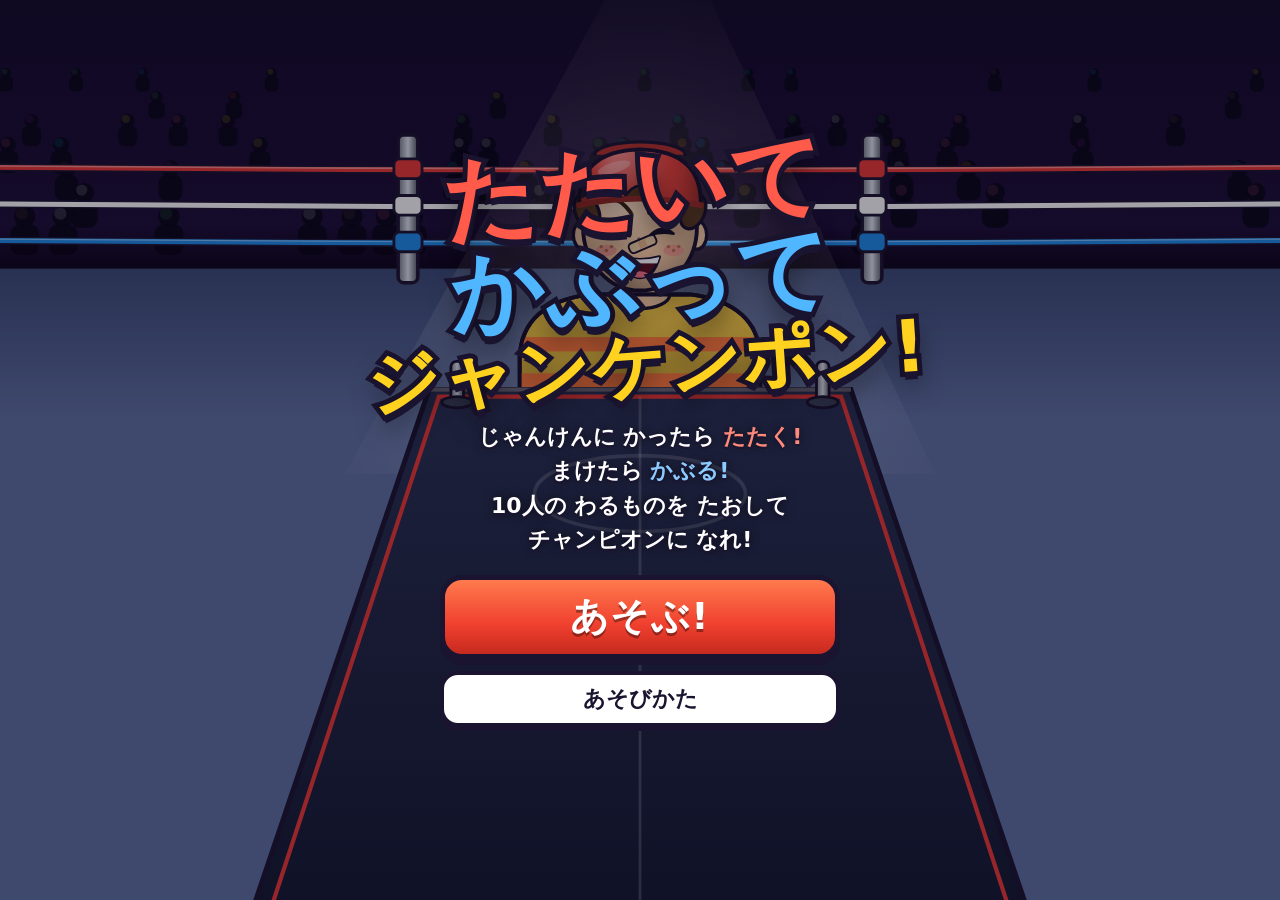
==== commit 4c87301a: "見た目と遊びやすさの調整、README - 横長の画面では かぶる/たたく ボタンを左右のはしに大きく表示 - ガード成功時に たて の演出、ぼうぐのゆれ、ギリギリガードはスロー - じゃんけんの手と" ====
--- a/index.html
+++ b/index.html
@@ -136,6 +136,8 @@
 
 /* ---------- けっか ---------- */
 .result-panel { width: min(520px, 100%); }
+.res-art { display: block; width: 240px; height: 150px; margin: -4px auto 0; }
+@media (max-height: 700px) { .res-art { width: 176px; height: 110px; } }
 .result-title { font-size: clamp(36px, 10vw, 52px); font-weight: 900; -webkit-text-stroke: 7px var(--ink); paint-order: stroke fill; line-height: 1.15; margin: 4px 0; }
 .result-title.win { color: #ffd21f; } .result-title.lose { color: #7ab0ff; } .result-title.champ { color: #ffd21f; }
 .rank { font-size: 48px; letter-spacing: 6px; color: #ffc400; -webkit-text-stroke: 3px var(--ink); paint-order: stroke fill; min-height: 1em; }
@@ -159,6 +161,17 @@
   .big-btn { min-height: 60px; font-size: 26px; }
 }
 @media (min-width: 600px) { .step-body.stages { grid-template-columns: 1fr 1fr; } }
+@media (max-height: 820px) {
+  .result-panel { padding: 12px 16px 14px; }
+  .res-art { width: 160px; height: 100px; }
+  .result-title { font-size: 36px; }
+  .rank { font-size: 34px; }
+  .res-msg { font-size: 15px; margin: 2px 0 6px; }
+  .stats { font-size: 15px; gap: 2px 12px; padding: 8px 12px; margin-bottom: 10px; }
+  .res-btns { gap: 8px; }
+  .res-btns .big-btn { min-height: 58px; font-size: 26px; }
+  .res-btns .sub-btn { min-height: 46px; font-size: 18px; }
+}
 </style>
 </head>
 <body>
@@ -207,6 +220,7 @@
 <!-- けっか -->
 <div id="result" class="overlay hidden">
   <div class="panel result-panel">
+    <canvas id="resArt" class="res-art"></canvas>
     <div class="result-title" id="resTitle"></div>
     <div class="rank" id="resRank"></div>
     <div class="res-msg" id="resMsg"></div>
@@ -1501,7 +1515,7 @@
     if (gender === 'f') { ctx.beginPath(); ctx.ellipse(0, -36, 28, 18, 0, 0, Math.PI * 2); fs(ctx, P.tie, 5); }
     if (o.armor) {
       const k = o.armorK == null ? 1 : o.armorK;
-      ctx.save(); ctx.translate(0, -(1 - k) * 260); ctx.rotate((1 - k) * 0.6);
+      ctx.save(); ctx.translate(0, -(1 - k) * 260); ctx.rotate((1 - k) * 0.6 + (o.armorWobble || 0));
       Art.armor(ctx, o.armor, 'back');
       ctx.restore();
     } else tankobu(ctx, o.tankobu || 0, -10);
@@ -1784,6 +1798,7 @@
   const pops = [];
   const rings = [];
   const lines = [];
+  const shields = [];
   const S = { shake: 0, sx: 0, sy: 0, flash: 0, flashCol: '#fff', red: 0, blue: 0, zoom: 0, zx: 0, zy: 0 };
   const rnd = Math.random;
 
@@ -1826,6 +1841,8 @@
   }
   function ring(x, y, col, r0, r1, life, w) { rings.push({ x, y, col: col || '#fff', r0: r0 || 20, r1: r1 || 260, life: life || 0.35, t: 0, w: w || 18 }); }
   function speedLines(x, y, col, life) { lines.push({ x, y, col: col || '#fff', life: life || 0.3, t: 0, seed: rnd() * 100 }); }
+  // ガードできた時の 大きな たて(六角形)
+  function shield(x, y, gold, size) { shields.push({ x, y, t: 0, life: 0.55, gold, size: size || 1 }); }
   function shake(a) { S.shake = Math.max(S.shake, a); }
   function flash(a, col) { S.flash = Math.max(S.flash, a); S.flashCol = col || '#fff'; }
   function hurtRed(a) { S.red = Math.max(S.red, a); }
@@ -1844,6 +1861,7 @@
     for (let i = pops.length - 1; i >= 0; i--) { const p = pops[i]; p.t += dt; if (p.t >= p.life + p.delay) pops.splice(i, 1); }
     for (let i = rings.length - 1; i >= 0; i--) { const r = rings[i]; r.t += dt; if (r.t >= r.life) rings.splice(i, 1); }
     for (let i = lines.length - 1; i >= 0; i--) { const r = lines[i]; r.t += dt; if (r.t >= r.life) lines.splice(i, 1); }
+    for (let i = shields.length - 1; i >= 0; i--) { const r = shields[i]; r.t += dt; if (r.t >= r.life) shields.splice(i, 1); }
     S.shake = Math.max(0, S.shake - dt * 60);
     const a = S.shake;
     S.sx = (rnd() - 0.5) * a * 2; S.sy = (rnd() - 0.5) * a * 2;
@@ -1870,6 +1888,19 @@
       }
       ctx.restore();
     }
+    for (const sh of shields) {
+      const k = sh.t / sh.life;
+      const sc = lerp(0.6, 1.25, easeOutBack(Math.min(1, k * 2.2)));
+      ctx.save(); ctx.translate(sh.x, sh.y); ctx.scale(sc * sh.size, sc * sh.size); ctx.globalAlpha = k < 0.6 ? 0.95 : (1 - k) / 0.4 * 0.95;
+      const col = sh.gold ? '255,214,40' : '90,200,255';
+      ctx.beginPath();
+      for (let i = 0; i < 6; i++) { const a = -Math.PI / 2 + (i * Math.PI) / 3; ctx.lineTo(Math.cos(a) * 190, Math.sin(a) * 170); }
+      ctx.closePath();
+      ctx.fillStyle = 'rgba(' + col + ',0.22)'; ctx.fill();
+      ctx.lineWidth = 16; ctx.strokeStyle = 'rgba(' + col + ',0.95)'; ctx.stroke();
+      ctx.lineWidth = 5; ctx.strokeStyle = 'rgba(255,255,255,0.95)'; ctx.stroke();
+      ctx.restore();
+    }
     for (const r of rings) {
       const k = easeOutCubic(r.t / r.life);
       ctx.beginPath(); ctx.arc(r.x, r.y, lerp(r.r0, r.r1, k), 0, Math.PI * 2);
@@ -1909,9 +1940,9 @@
     }
   }
 
-  function clear() { parts.length = 0; pops.length = 0; rings.length = 0; lines.length = 0; S.shake = 0; S.flash = 0; S.red = 0; S.blue = 0; S.zoom = 0; }
-
-  return { S, stars, sparks, confetti, drops, dust, popup, ring, speedLines, shake, flash, hurtRed, guardBlue, zoomPunch, update, drawWorld, drawPops, clear, parts, pops };
+  function clear() { parts.length = 0; pops.length = 0; rings.length = 0; lines.length = 0; shields.length = 0; S.shake = 0; S.flash = 0; S.red = 0; S.blue = 0; S.zoom = 0; }
+
+  return { S, shield, stars, sparks, confetti, drops, dust, popup, ring, speedLines, shake, flash, hurtRed, guardBlue, zoomPunch, update, drawWorld, drawPops, clear, parts, pops };
 })();
 
 /* ---- js/audio.js ---- */
@@ -1964,7 +1995,7 @@
   function noise(dur, vol, freq, type, delay, q, dest, attack) {
     if (!ok()) return;
     const t0 = now() + (delay || 0);
-    const s = ctx.createBufferSource(); s.buffer = noiseBuf;
+    const s = ctx.createBufferSource(); s.buffer = noiseBuf; s.loop = true;
     const f = ctx.createBiquadFilter(); f.type = type || 'lowpass'; f.frequency.value = freq || 1200; if (q) f.Q.value = q;
     const g = ctx.createGain();
     if (attack) { g.gain.setValueAtTime(0.0001, t0); g.gain.exponentialRampToValueAtTime(vol, t0 + attack); }
@@ -2108,12 +2139,21 @@
     o.tableFarY = o.oppHeadY + 232;
     o.callY = o.tableFarY + 108 + ex * 0.12;
     o.handBtnY = o.callY + 168 + ex * 0.14;
-    o.handBtnR = 94;
+    o.handBtnR = 94; o.handGap = 216;
     o.btnW = 252; o.btnH = 226;
     o.btnY = VH - sb - 84 - o.btnH;
-    o.armorBtn = { x: cx - 352, y: o.btnY, w: o.btnW, h: o.btnH };
-    o.weaponBtn = { x: cx + 100, y: o.btnY, w: o.btnW, h: o.btnH };
     o.youHeadY = o.btnY - 10;
+    // 横長の画面(タブレット・PC)では、ボタンを 画面の 左右はしに 大きく おく(両手の親指で押せる)
+    o.wide = VW >= 1420;
+    if (o.wide) {
+      o.btnW = 320; o.btnH = 320; o.btnY = VH - sb - 84 - o.btnH;
+      o.armorBtn = { x: cx - 360 - 30 - o.btnW, y: o.btnY, w: o.btnW, h: o.btnH };
+      o.weaponBtn = { x: cx + 360 + 30, y: o.btnY, w: o.btnW, h: o.btnH };
+      o.handBtnR = 106; o.handGap = 236;
+    } else {
+      o.armorBtn = { x: cx - 352, y: o.btnY, w: o.btnW, h: o.btnH };
+      o.weaponBtn = { x: cx + 100, y: o.btnY, w: o.btnW, h: o.btnH };
+    }
     o.youHpY = VH - sb - 45;
     return o;
   }
@@ -2288,8 +2328,8 @@
     Chars.drawPlayer(ctx, M.you.gender, {
       t, squash: v.youSquash, tankobu: v.youTank,
       armor: k >= 0 ? M.you.armor.id : null, armorK: k >= 0 ? easeOutCubic(k) : 0, swing: v.youSquash,
+      armorWobble: Math.sin(t * 46) * v.youArmorWob * 0.5,
     });
-    if (k >= 1 && v.youArmorWob > 0.01) { /* ゆれは ぼうぐの絵に ふくめない(軽さ優先) */ }
     if (v.youTank > 0.5 && !(k >= 0)) {
       for (let i = 0; i < 3; i++) { const a = t * 4 + (i * Math.PI * 2) / 3; Art.star(ctx, Math.cos(a) * 120, -120 + Math.sin(a) * 24, 16, t * 3, '#ffe14d', 3); }
     }
@@ -2378,7 +2418,7 @@
   }
 
   /* ---------- じゃんけんボタン(まんなか) ---------- */
-  function handBtnPos(i) { return { x: L.cx + (i - 1) * 216, y: L.handBtnY, r: L.handBtnR }; }
+  function handBtnPos(i) { return { x: L.cx + (i - 1) * L.handGap, y: L.handBtnY, r: L.handBtnR }; }
   function drawHandButtons(M, t) {
     const ph = M.phase;
     if (!(ph === 'call' || ph === 'ready' || ph === 'next')) return;
@@ -2443,11 +2483,13 @@
       ctx.save(); ctx.translate(b.w / 2, b.h * 0.38);
       const inUse = kind === 'armor' ? v.youArmorK >= 0 : (v.strike && v.strike.who === 'p');
       if (inUse) ctx.globalAlpha *= 0.3;
-      if (kind === 'armor') Art.armorIcon(ctx, M.you.armor.id, 150);
-      else Art.weaponIcon(ctx, M.you.weapon.id, 150, 0.6);
+      const isz = Math.min(b.w * 0.6, b.h - 84);
+      if (kind === 'armor') Art.armorIcon(ctx, M.you.armor.id, isz);
+      else Art.weaponIcon(ctx, M.you.weapon.id, isz, 0.6);
       ctx.restore();
       rr(ctx, 10, b.h - 74, b.w - 20, 62, 22); ctx.fillStyle = 'rgba(0,0,0,0.3)'; ctx.fill();
       Art.text(ctx, kind === 'armor' ? 'かぶる' : 'たたく', b.w / 2, b.h - 43, 52, '#ffffff', { outline: 10 });
+      if (L.wide) Art.text(ctx, kind === 'armor' ? '← / A' : '→ / D', b.w / 2, b.h + 26, 26, 'rgba(255,255,255,0.75)', { outline: 6, shadow: false });
       ctx.restore();
       if (hint && correct) {
         const ax = cx; const ay = b.y - 56 - Math.abs(Math.sin(t * 9)) * 12;
@@ -2830,7 +2872,7 @@
         sayLine('hurt');
       } else {
         v.oppSquash = 0.05 + w.pierce * 0.2; v.oppSquashV = 0; v.oppArmorWob = 0.3; setExpr('guard', 0.8);
-        FX.sparks(hx, hy - 30, 16, '#fff6b0'); FX.ring(hx, hy - 20, '#9fe8ff', 30, 230, 0.3, 14);
+        FX.shield(hx, hy + 10, false, 0.7); FX.sparks(hx, hy - 30, 16, '#fff6b0'); FX.ring(hx, hy - 20, '#9fe8ff', 30, 230, 0.3, 14);
         FX.shake(5 + w.power * 0.25 * (heavy ? 1.6 : 1));
         FX.popup(heavy ? 'ズシン!' : 'ガキッ!', hx + 130, hy + 60, { size: 80, fill: ['#e6f4ff', '#7cc8ff'], rot: -0.15, life: 0.8 });
         FX.popup('-' + dmg, hx - 170, hy + 40, { size: 84, fill: ['#ffffff', '#ffb36b'], life: 0.95, rise: 70 });
@@ -2857,12 +2899,14 @@
         const tight = kind === 'tight';
         if (tight) M.stats.tight++;
         v.youSquash = 0.04 + w.pierce * 0.18; v.youSquashV = 0; v.youArmorWob = 0.35;
-        FX.sparks(hx, hy - 40, 26, '#fff6b0'); FX.ring(hx, hy - 30, '#7cd4ff', 40, 360, 0.4, 26); FX.ring(hx, hy - 30, '#ffffff', 20, 200, 0.25, 12);
+        FX.shield(hx, hy - 10, tight); FX.sparks(hx, hy - 40, 26, '#fff6b0'); FX.ring(hx, hy - 30, '#7cd4ff', 40, 360, 0.4, 26); FX.ring(hx, hy - 30, '#ffffff', 20, 200, 0.25, 12);
         FX.guardBlue(0.7); FX.shake(5 + w.power * 0.15); FX.flash(0.15, '#9fe8ff');
         FX.popup(tight ? 'ギリギリ ガード!!' : 'ガード!', hx, hy - 230, { size: tight ? 84 : 100, fill: ['#ffffff', '#4fc3ff'], outer: tight ? '#ffe14d' : null, life: 1.1, rise: 40 });
         FX.popup('-' + dmg, hx + 190, hy - 40, { size: 72, fill: ['#ffffff', '#b8d6ff'], life: 0.9, rise: 70 });
-        G.hitStop = 0.05;
+        G.hitStop = 0.06;
+        if (tight) G.slow = 0.35;
         Sound.sfx.guard(ar.id); if (tight) Sound.sfx.tight();
+        Sound.sfx.crowd(M.st.crowd * 0.5 + 0.1, 0.9);
         setExpr('panic', 0.9);
       }
     }
@@ -3225,7 +3269,8 @@
     else msg = hint(st);
     $('resMsg').innerHTML = msg;
     const rows = [
-      ['じゃんけん', st.wins + 'かち ' + st.losses + 'まけ ' + st.aiko + 'あいこ'],
+      ['じゃんけん', st.wins + 'かち / ' + st.losses + 'まけ'],
+      ['あいこ', st.aiko + '回'],
       ['クリーンヒット', st.clean + '回'],
       ['ガード せいこう', st.guards + '回' + (st.tight ? '(ギリギリ ' + st.tight + ')' : '')],
       ['ジャスト', st.just + '回'],
@@ -3234,13 +3279,40 @@
       ['じかん', Math.round(res.time) + 'びょう'],
     ];
     $('resStats').innerHTML = rows.map((r) => '<dt>' + r[0] + '</dt><dd>' + r[1] + '</dd>').join('');
+    drawResultArt(res, champ);
     const main = $('btnResMain');
-    if (champ) main.textContent = 'タイトルへ';
+    $('btnResTitle').classList.toggle('hidden', champ);
+    if (champ) main.textContent = 'もっと あそぶ!';
     else if (res.win) main.textContent = 'つぎの ステージへ!';
     else main.textContent = 'もういちど!';
     if (res.win) Sound.sfx.fanfare(); else Sound.sfx.sad();
     $('hudBtns').classList.add('hidden');
     show('result');
+  }
+  // けっか画面の絵: かち = たおれた相手、まけ = わらう相手、チャンピオン = ベルト
+  function drawResultArt(res, champ) {
+    const cv = $('resArt'); const k = 2; const W = 240; const H = 150;
+    cv.width = W * k; cv.height = H * k;
+    const c = cv.getContext('2d'); c.setTransform(k, 0, 0, k, 0, 0);
+    const g = G.settings.gender;
+    c.save();
+    if (champ) {
+      c.translate(W / 2, 62); c.scale(0.28, 0.28);
+      Chars.drawOpp(c, Chars.HERO[g], { expr: 'grin', t: 0 });
+      c.restore(); c.save();
+      c.translate(W / 2, 118);
+      Art.rr(c, -112, -16, 224, 32, 12); Art.fs(c, '#2a1a1a', 3);
+      for (const s of [-1, 1]) { c.beginPath(); c.ellipse(s * 70, 0, 20, 17, 0, 0, Math.PI * 2); Art.fs(c, '#ffc400', 3); }
+      c.beginPath(); c.ellipse(0, 0, 48, 30, 0, 0, Math.PI * 2); Art.fs(c, Art.linGrad(c, 0, -30, 0, 30, [[0, '#fff3b0'], [0.5, '#ffc400'], [1, '#c98a00']]), 4);
+      Art.star(c, 0, -4, 15, 0, '#ff4d6d', 2.5);
+      Art.text(c, 'CHAMPION', 0, 19, 11, '#fff', { outline: 3, shadow: false });
+    } else {
+      c.translate(W / 2, res.win ? 78 : 70); c.scale(0.4, 0.4);
+      Chars.drawOpp(c, LOOKS[res.stage][g], { expr: res.win ? 'ko' : 'laugh', t: 0.4, tankobu: res.win ? 1 : 0 });
+      c.restore(); c.save();
+      if (res.win) for (let i = 0; i < 3; i++) Art.star(c, W / 2 - 50 + i * 50, 22 + (i % 2) * 8, 10, i, '#ffe14d', 2);
+    }
+    c.restore();
   }
   function hint(st) {
     if (st.timeouts >= 2) return 'かったら すぐに 右の「たたく」を おそう!<br>まよったら、光っている ボタンを おせばOK!';
@@ -3253,7 +3325,7 @@
     Sound.init(); Sound.sfx.tap();
     const r = lastResult;
     if (!r) { showTitle(); return; }
-    if (r.win && r.stage === 9) showTitle();
+    if (r.win && r.stage === 9) showSetup(0);
     else startStage(r.win ? r.stage + 1 : r.stage);
   }
   function resGear() {
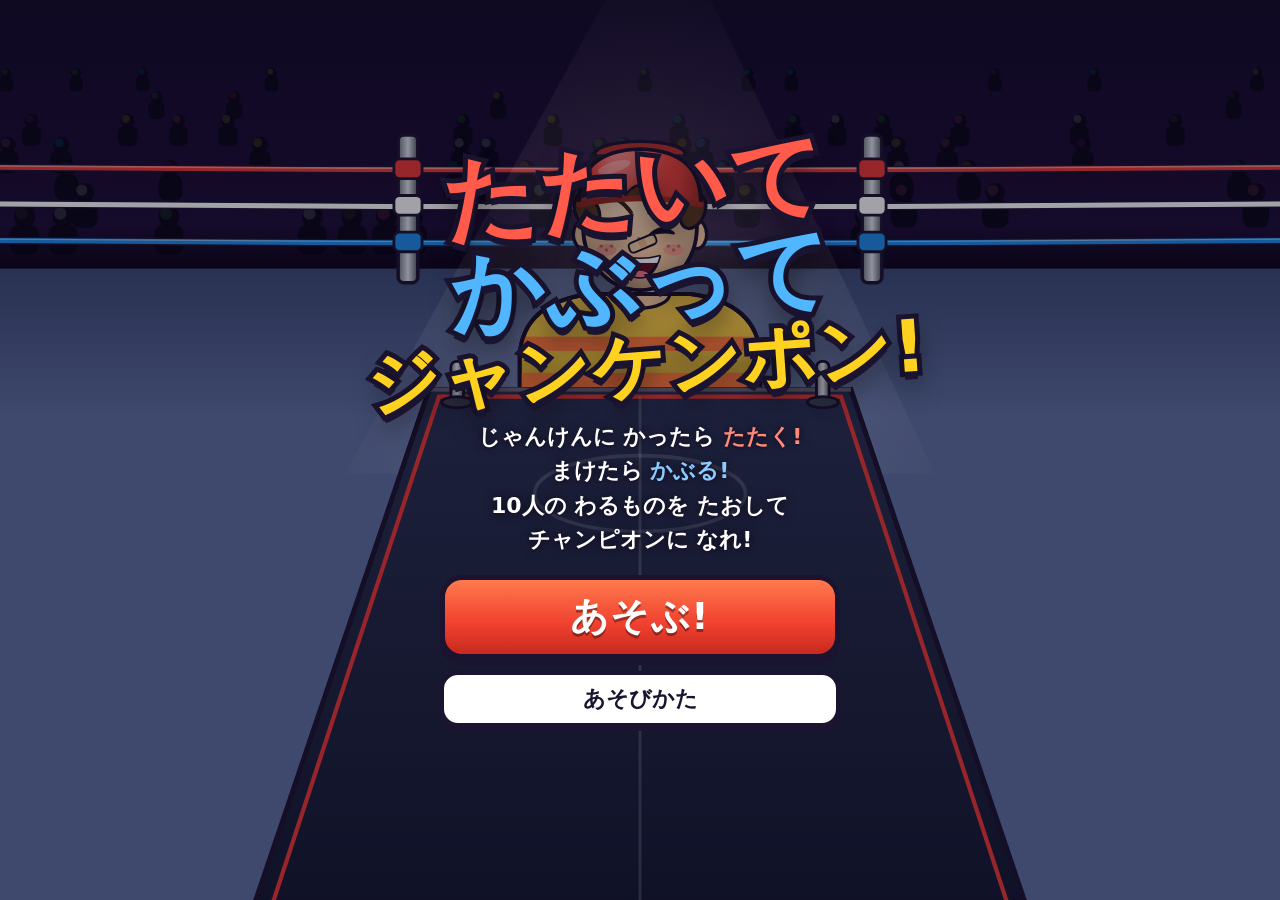
==== commit a531191b: "ノイズ音が途中で切れないように、ダーク配色を宣言 Co-Authored-By: Claude Opus 5.5 <noreply@anthropic.com> Claude-Session: htt" ====
--- a/index.html
+++ b/index.html
@@ -8,7 +8,9 @@
 <title>叩いてかぶってジャンケンポン</title>
 <link rel="icon" href="data:image/svg+xml,%3Csvg xmlns='http://www.w3.org/2000/svg' viewBox='0 0 32 32'%3E%3Crect x='14' y='12' width='4' height='18' rx='2' fill='%23ffe066' stroke='%231b1430' stroke-width='2'/%3E%3Crect x='4' y='3' width='24' height='11' rx='4' fill='%23ff3b3b' stroke='%231b1430' stroke-width='2'/%3E%3C/svg%3E">
 <style>
+/* 夜のリング会場で固定した 1つの見た目(ダーク) */
 :root {
+  color-scheme: dark;
   --ink: #1b1430;
   --gold: #ffc400;
   --red: #f0402f;
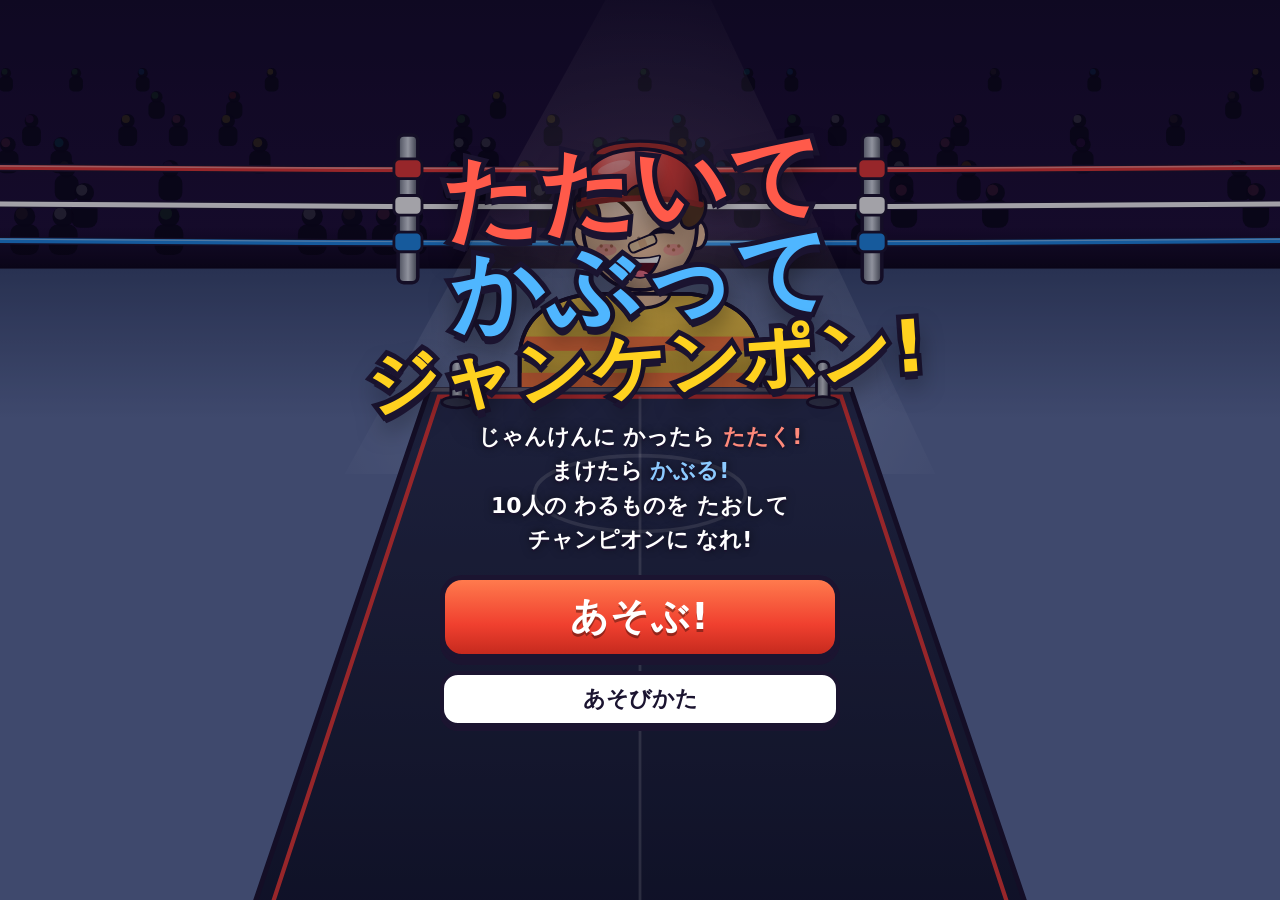
==== commit 205f8d02: "レビューで見つかった不具合を修正 - じゃんけんボタンのはしをタップすると となりのボタンになっていた - ポーズ中に M キーで音が鳴りだしていた - K.O. の演出中にポーズしてタイトルへ戻ると" ====
--- a/index.html
+++ b/index.html
@@ -1962,7 +1962,7 @@
   try { muted = localStorage.getItem('tataite_mute') === '1'; } catch (e) { /* 保存できなくても遊べる */ }
 
   function init() {
-    if (ctx) { if (ctx.state === 'suspended') ctx.resume(); return; }
+    if (ctx) { if (ctx.state !== 'running' && ctx.state !== 'closed') ctx.resume(); return; }
     const AC = window.AudioContext || window.webkitAudioContext;
     if (!AC) return;
     try {
@@ -2104,7 +2104,8 @@
     if (master) master.gain.value = m ? 0 : 0.8;
   }
   function suspend() { if (ctx && ctx.state === 'running') ctx.suspend(); }
-  function resume() { if (ctx && ctx.state === 'suspended') ctx.resume(); }
+  // iPhone では 電話などのあと 'interrupted' に なることがある
+  function resume() { if (ctx && ctx.state !== 'running' && ctx.state !== 'closed') ctx.resume(); }
 
   return { init, sfx, startBgm, stopBgm, setMuted, isMuted: () => muted, suspend, resume };
 })();
@@ -2162,6 +2163,7 @@
 
   function resize() {
     const w = window.innerWidth; const h = window.innerHeight;
+    if (!w || !h) return; // 大きさ 0 の間は 前の配置のまま(次の resize で 作り直す)
     dpr = Math.min(window.devicePixelRatio || 1, 2);
     canvas.width = Math.round(w * dpr); canvas.height = Math.round(h * dpr);
     canvas.style.width = w + 'px'; canvas.style.height = h + 'px';
@@ -2654,11 +2656,14 @@
     const M = G.M;
     if (!M) return { kind: 'any' };
     if (M.phase === 'call') {
+      // いちばん近いボタン(はしを押しても となりに ならない)
+      let best = -1; let bd = Infinity;
       for (let i = 0; i < 3; i++) {
         const b = handBtnPos(i);
-        if (Math.hypot(x - b.x, y - b.y) <= b.r + 26) return { kind: 'hand', value: i };
-      }
-      return { kind: 'none' };
+        const d = Math.hypot(x - b.x, y - b.y);
+        if (d <= b.r + 26 && d < bd) { bd = d; best = i; }
+      }
+      return best >= 0 ? { kind: 'hand', value: best } : { kind: 'none' };
     }
     if (M.phase === 'action') {
       // 下半分の 左 = かぶる、右 = たたく(大きめに とる)
@@ -3117,11 +3122,16 @@
   }
   function sanitize() {
     const s = G.settings;
-    if (!CONFIG.diffs[s.diff]) s.diff = 'normal';
+    if (!Object.prototype.hasOwnProperty.call(CONFIG.diffs, s.diff)) s.diff = 'normal';
     if (s.gender !== 'm' && s.gender !== 'f') s.gender = 'm';
     s.weapon = clamp(s.weapon | 0, 0, CONFIG.weapons.length - 1);
     s.armor = clamp(s.armor | 0, 0, CONFIG.armors.length - 1);
     for (const k of Object.keys(save.cleared)) save.cleared[k] = clamp(save.cleared[k] | 0, 0, 10);
+    for (const k of Object.keys(save.stars)) {
+      const m = save.stars[k] && typeof save.stars[k] === 'object' ? save.stars[k] : {};
+      save.stars[k] = {};
+      for (let i = 0; i < 10; i++) { const v = clamp(m[i] | 0, 0, 3); if (v) save.stars[k][i] = v; }
+    }
   }
   function persist() {
     save.settings = G.settings;
@@ -3341,6 +3351,8 @@
   /* ---------- ポーズ・音 ---------- */
   function setPaused(p) {
     if (G.state !== 'match') return;
+    // K.O. の演出中は止めない(止めて タイトルへ もどると 勝ちが 記録されないため)
+    if (p && G.M && G.M.phase === 'ko') return;
     G.paused = p;
     if (p) { Sound.suspend(); show('pause'); $('hudBtns').classList.add('hidden'); }
     else { Sound.resume(); show(null); $('hudBtns').classList.remove('hidden'); }
@@ -3348,6 +3360,7 @@
   function toggleSound() {
     Sound.init();
     Sound.setMuted(!Sound.isMuted());
+    if (G.paused) Sound.suspend(); // ポーズ中は 音を止めたまま
     syncSound();
   }
   function syncSound() {
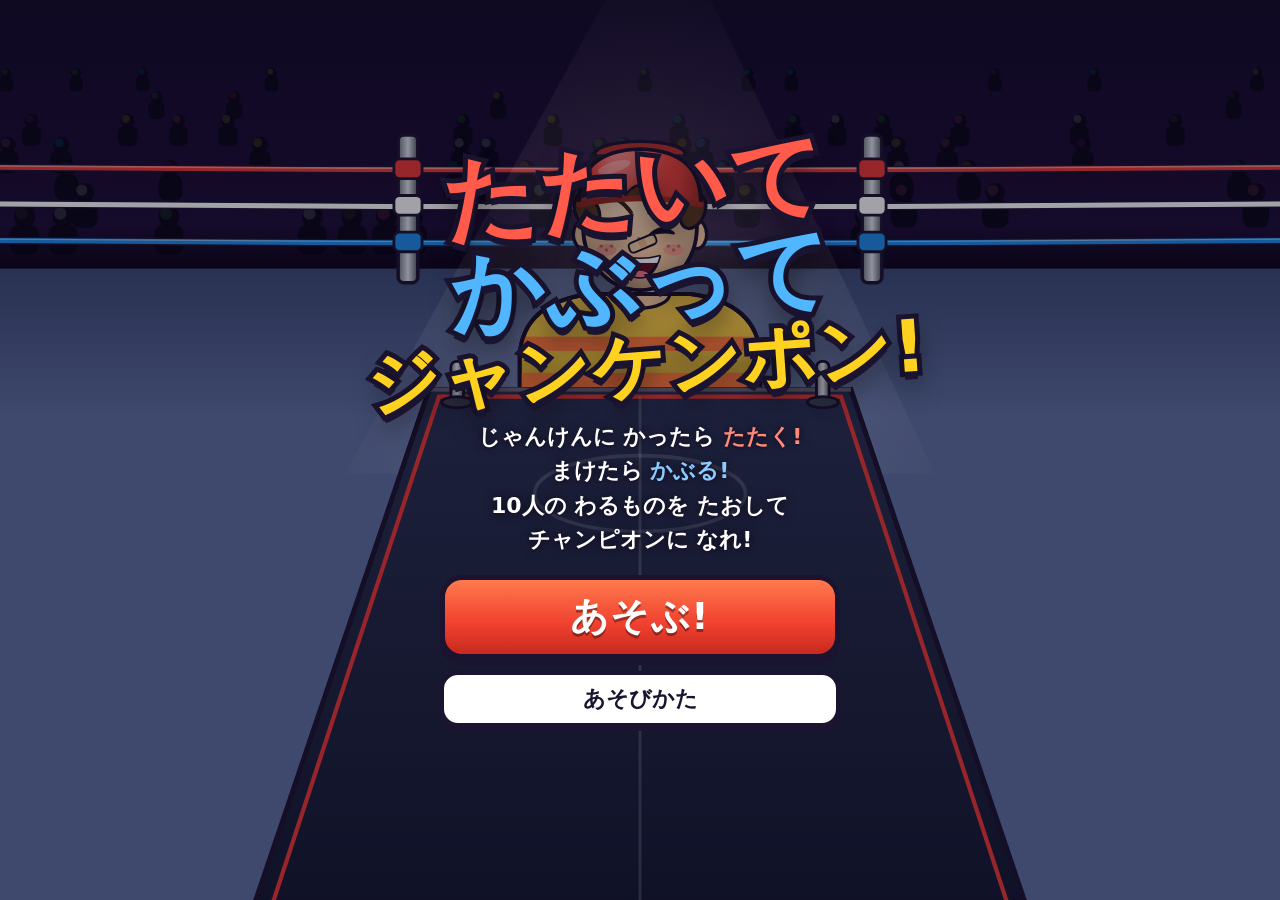
==== commit 9710a836: "ホーム画面に入れられる(PWA)ようにする。LINE に貼ったときの紹介画像つき - manifest.webmanifest、アイコン(192・512・マスカブル・Apple 用)、sw.js(オフ" ====
--- a/index.html
+++ b/index.html
@@ -6,6 +6,21 @@
 <meta name="viewport" content="width=device-width, initial-scale=1, maximum-scale=1, user-scalable=no, viewport-fit=cover">
 <meta name="theme-color" content="#140c2a">
 <title>叩いてかぶってジャンケンポン</title>
+<meta name="description" content="じゃんけんに かったら たたく! まけたら かぶる! 10人の わるものを たおせ! ブラウザですぐ遊べる、ジャンケンバトルゲーム。">
+<link rel="manifest" href="manifest.webmanifest">
+<link rel="apple-touch-icon" href="apple-touch-icon.png">
+<meta name="mobile-web-app-capable" content="yes">
+<meta name="apple-mobile-web-app-capable" content="yes">
+<meta name="apple-mobile-web-app-title" content="ジャンケンポン">
+<meta name="apple-mobile-web-app-status-bar-style" content="black-translucent">
+<meta property="og:type" content="website">
+<meta property="og:title" content="叩いてかぶってジャンケンポン">
+<meta property="og:description" content="じゃんけんに かったら たたく! まけたら かぶる! 10人の わるものを たおせ!">
+<meta property="og:url" content="https://roguepink.github.io/janken/">
+<meta property="og:image" content="https://roguepink.github.io/janken/ogp.jpg">
+<meta property="og:image:width" content="1200">
+<meta property="og:image:height" content="630">
+<meta name="twitter:card" content="summary_large_image">
 <link rel="icon" href="data:image/svg+xml,%3Csvg xmlns='http://www.w3.org/2000/svg' viewBox='0 0 32 32'%3E%3Crect x='14' y='12' width='4' height='18' rx='2' fill='%23ffe066' stroke='%231b1430' stroke-width='2'/%3E%3Crect x='4' y='3' width='24' height='11' rx='4' fill='%23ff3b3b' stroke='%231b1430' stroke-width='2'/%3E%3C/svg%3E">
 <style>
 /* 夜のリング会場で固定した 1つの見た目(ダーク) */
@@ -3400,6 +3415,17 @@
   return { init, showTitle, showSetup, startStage, setPaused, toggleSound, previewStage, save: () => save };
 })();
 
+/* ---- js/pwa.js ---- */
+'use strict';
+/* ホーム画面に入れられる(アプリのように開く)ための 登録。
+   file:// で開いたときや、公開ページの枠の中(登録できない所)では、何もしないで そのまま遊べる。 */
+(function () {
+  if (!('serviceWorker' in navigator) || !/^https?:$/.test(location.protocol)) return;
+  window.addEventListener('load', function () {
+    navigator.serviceWorker.register('sw.js').catch(function () {});
+  });
+})();
+
 /* ---- js/main.js ---- */
 'use strict';
 /* 起動とメインループ(固定ステップで更新、描画は毎フレーム) */
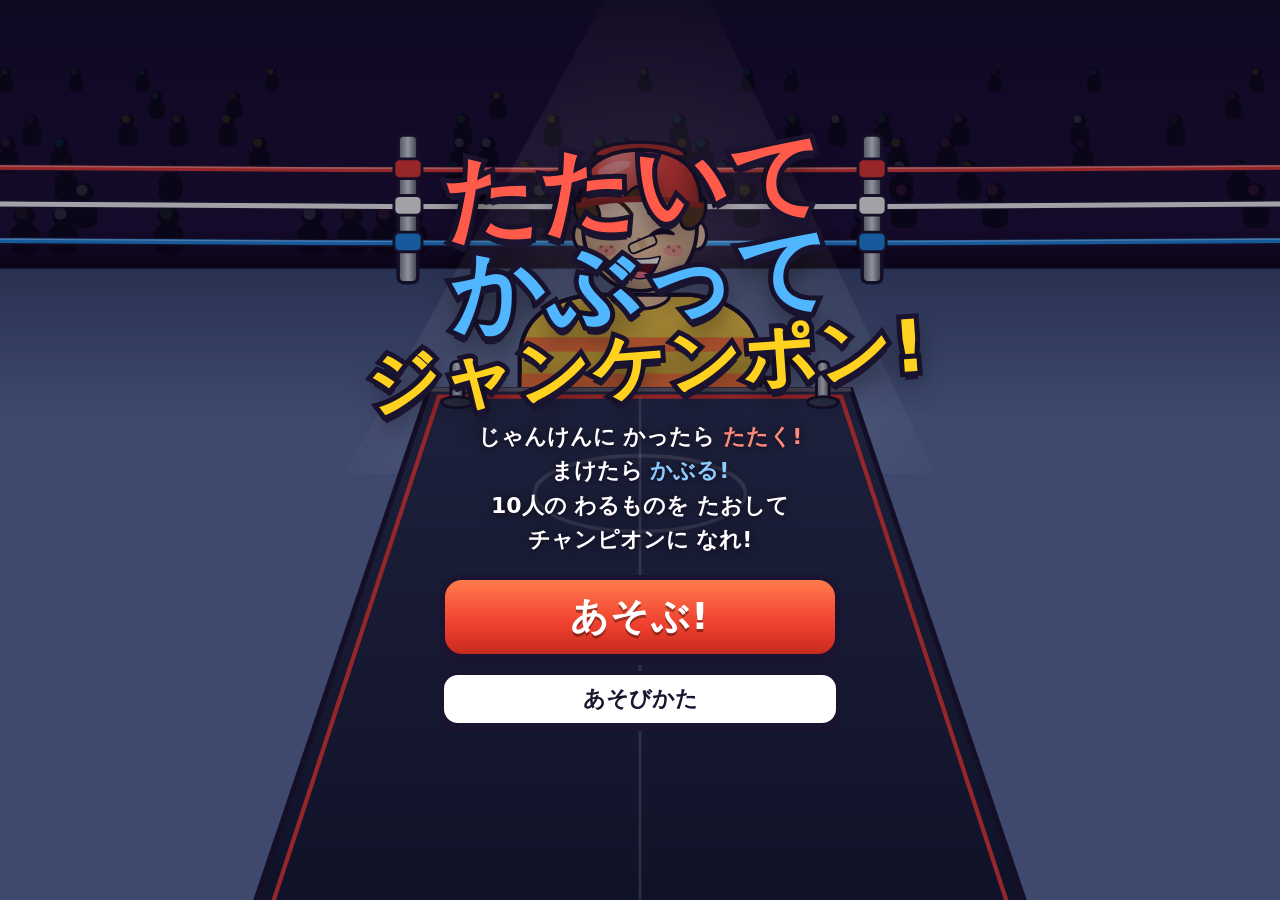
==== commit 13b9a7e3: "LINE の紹介と全画面の直し - og:url を外す(LINE が正式アドレスの古い紹介を使いまわさず、アドレスの末尾に印をつければ新しく見に行くように) - 最初のタップで全画面にする(Andr" ====
--- a/index.html
+++ b/index.html
@@ -16,7 +16,6 @@
 <meta property="og:type" content="website">
 <meta property="og:title" content="叩いてかぶってジャンケンポン">
 <meta property="og:description" content="じゃんけんに かったら たたく! まけたら かぶる! 10人の わるものを たおせ!">
-<meta property="og:url" content="https://roguepink.github.io/janken/">
 <meta property="og:image" content="https://roguepink.github.io/janken/ogp.jpg">
 <meta property="og:image:width" content="1200">
 <meta property="og:image:height" content="630">
@@ -3420,10 +3419,54 @@
 /* ホーム画面に入れられる(アプリのように開く)ための 登録。
    file:// で開いたときや、公開ページの枠の中(登録できない所)では、何もしないで そのまま遊べる。 */
 (function () {
-  if (!('serviceWorker' in navigator) || !/^https?:$/.test(location.protocol)) return;
-  window.addEventListener('load', function () {
-    navigator.serviceWorker.register('sw.js').catch(function () {});
-  });
+  if ('serviceWorker' in navigator && /^https?:$/.test(location.protocol)) {
+    window.addEventListener('load', function () {
+      navigator.serviceWorker.register('sw.js').catch(function () {});
+    });
+  }
+
+  var standalone = (window.matchMedia && window.matchMedia('(display-mode: standalone)').matches) || window.navigator.standalone === true;
+
+  /* 最初のタップで全画面にする。Android の Chrome などでは効く。
+     iPhone の Safari と LINE の中では、この命令そのものが使えない(全画面になるのは、ホーム画面から開いたときだけ)。 */
+  if (!standalone) {
+    var el = document.documentElement;
+    var request = el.requestFullscreen || el.webkitRequestFullscreen;
+    if (request) {
+      var once = function (ev) {
+        if (!ev.isTrusted) return;
+        document.removeEventListener('pointerup', once, true);
+        try {
+          var r = request.call(el);
+          if (r && r.catch) r.catch(function () {});
+        } catch (e) {}
+      };
+      document.addEventListener('pointerup', once, true);
+    }
+  }
+
+  /* LINE の中で開いたときは、画面が小さく、ホーム画面にも入れられない。やり方を1回だけ案内する。 */
+  var isLine = /\bLine\//i.test(navigator.userAgent);
+  var seenKey = 'janken-line-tip';
+  var seen = false;
+  try { seen = localStorage.getItem(seenKey) === '1'; } catch (e) {}
+  if (isLine && !standalone && !seen) {
+    var bar = document.createElement('div');
+    bar.setAttribute('role', 'note');
+    bar.style.cssText = 'position:fixed;left:8px;right:8px;bottom:calc(8px + env(safe-area-inset-bottom,0px));z-index:99999;' +
+      'background:#fffaf0;color:#1b1430;border:3px solid #1b1430;border-radius:14px;padding:10px 40px 10px 12px;' +
+      'font:700 13px/1.5 system-ui,sans-serif;box-shadow:0 4px 0 rgba(0,0,0,.35)';
+    bar.textContent = 'LINEの中だと画面が小さめです。右下の「…」(または右上の︙)から「ブラウザで開く」を選ぶと、大きく遊べて、ホーム画面にも入れられます。';
+    var close = document.createElement('button');
+    close.type = 'button'; close.setAttribute('aria-label', 'とじる'); close.textContent = '×';
+    close.style.cssText = 'position:absolute;top:4px;right:6px;width:32px;height:32px;border:0;background:none;font:900 20px/1 system-ui;color:#1b1430;cursor:pointer';
+    close.addEventListener('click', function () {
+      try { localStorage.setItem(seenKey, '1'); } catch (e) {}
+      bar.remove();
+    });
+    bar.appendChild(close);
+    window.addEventListener('load', function () { document.body.appendChild(bar); });
+  }
 })();
 
 /* ---- js/main.js ---- */
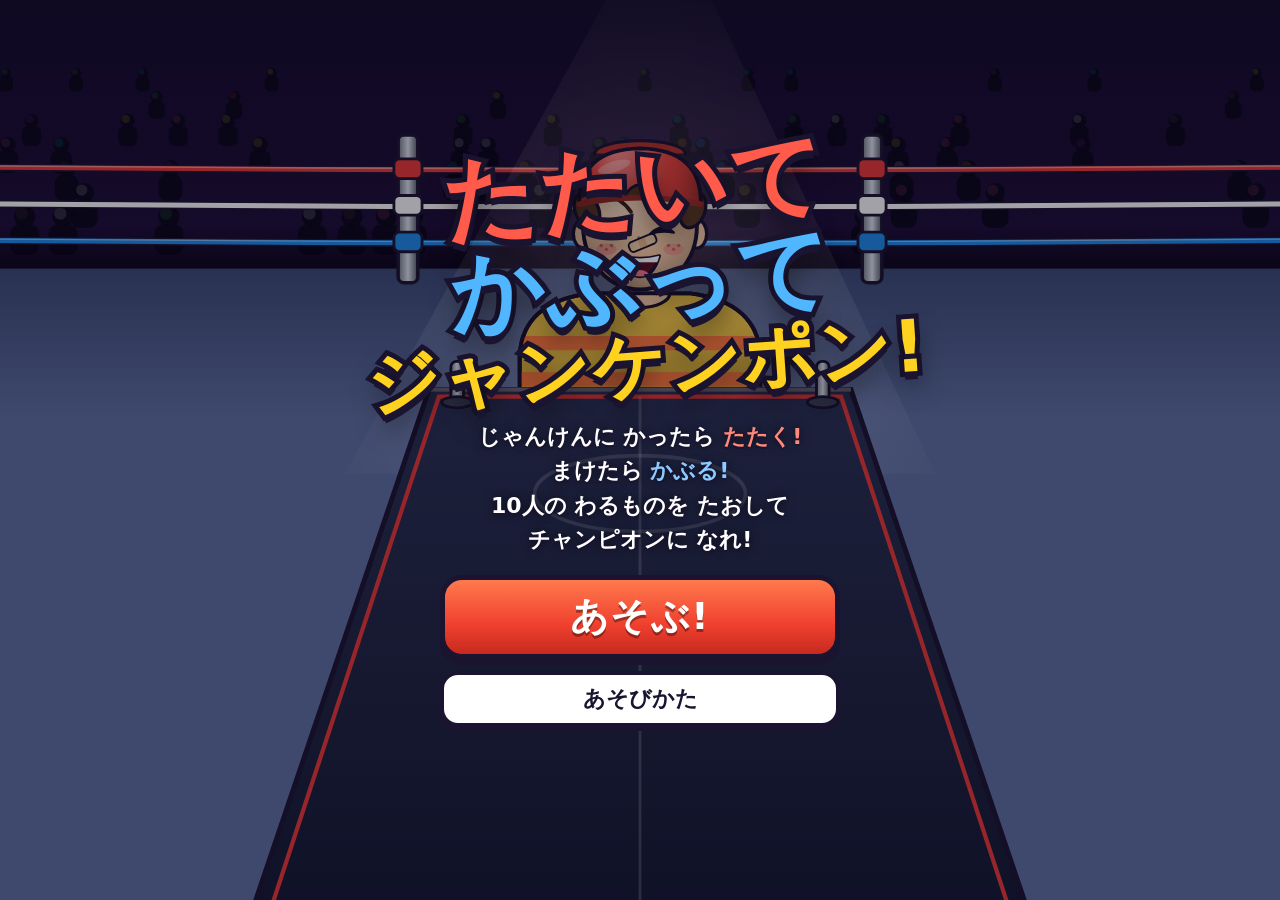
==== commit b86b6245: "よそへ行ったら 音を止める(もどるボタン・K.O. 中・メニューでも) - ページを はなれたとき(pagehide)にも ポーズして 音を止める。もどるボタンで ほかのページへ 行っても 鳴りつづけ" ====
--- a/index.html
+++ b/index.html
@@ -3508,7 +3508,13 @@
   window.addEventListener('resize', () => { clearTimeout(resizeT); resizeT = setTimeout(() => Render.resize(), 80); });
   window.addEventListener('orientationchange', () => setTimeout(() => Render.resize(), 200));
   // ほかのアプリに切りかえたら 自動でポーズ(音も止める)
-  document.addEventListener('visibilitychange', () => { if (document.hidden && G.state === 'match' && !G.paused) UI.setPaused(true); });
+  // (K.O. の演出中や メニューでも 音は止める。もどったら ポーズ中でなければ 鳴らしなおす)
+  function away() { if (G.state === 'match' && !G.paused) UI.setPaused(true); Sound.suspend(); }
+  function back() { if (!document.hidden && !(G.state === 'match' && G.paused)) Sound.resume(); }
+  document.addEventListener('visibilitychange', () => { if (document.hidden) away(); else back(); });
+  // もどるボタンや ほかのページへ 行ったとき(ページが 記憶されて あとで もどる場合も)
+  window.addEventListener('pagehide', away);
+  window.addEventListener('pageshow', (e) => { if (e.persisted) back(); });
   window.addEventListener('blur', () => { if (G.state === 'match' && !G.paused && G.M && G.M.phase !== 'intro') UI.setPaused(true); });
 
   Render.init(canvas);
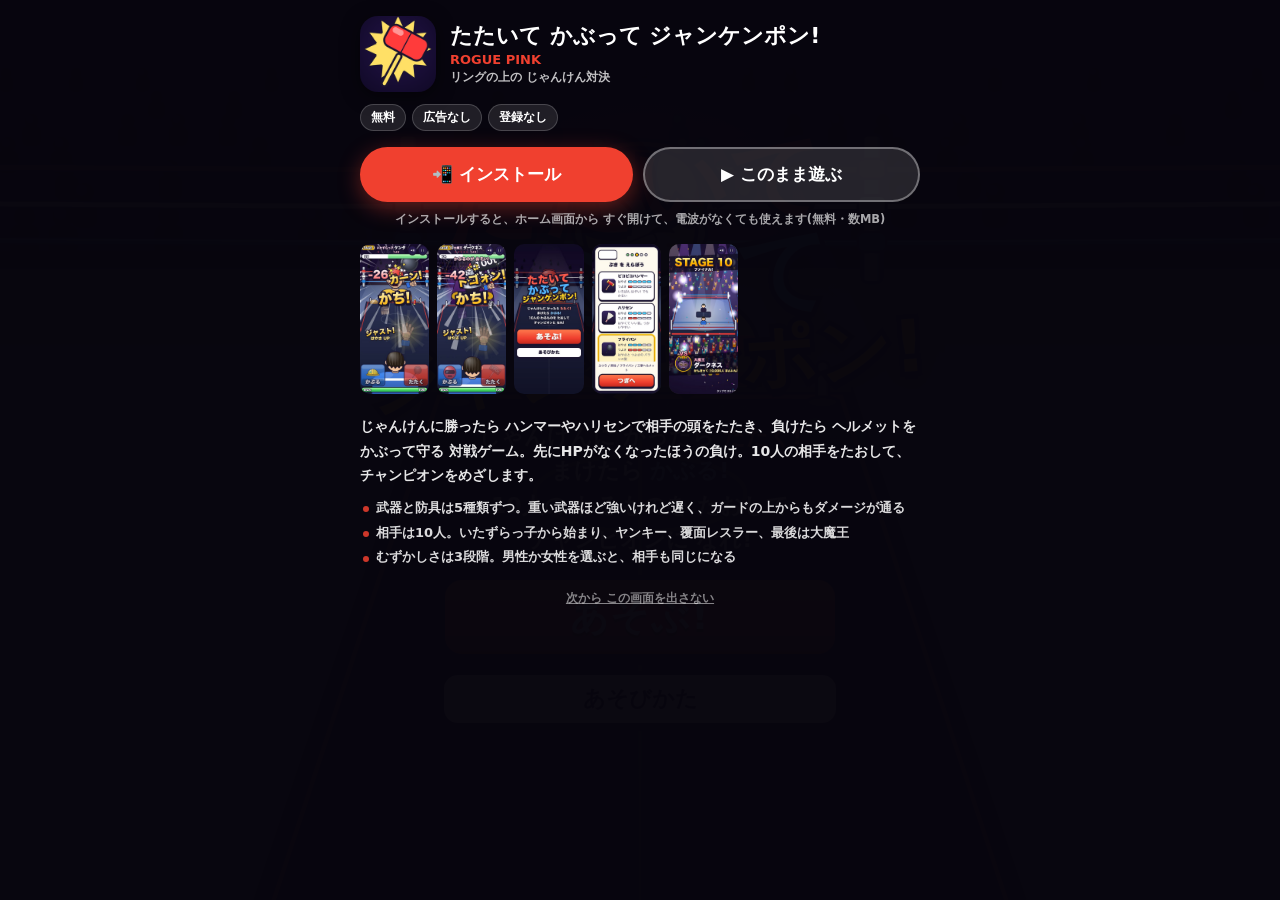
==== commit f163e778: "Auto-sync from Mac 2026-10-26 17:27:03" ====
--- a/index.html
+++ b/index.html
@@ -279,6 +279,45 @@
 </div>
 
 <script>
+/* ---- js/install-gate.js ---- */
+'use strict';
+/* はじめの画面(Google Play 風: インストールして遊ぶ / このまま遊ぶ)の中身。見本は roguepink/sokai。 */
+window.INSTALL_GATE = {
+  id: 'janken',
+  name: 'たたいて かぶって ' + 'ジャンケンポン!'.split('').join('\u2060'), // \u2060 = 見えない「ここで折らない」印(ジャン/ケンポンで折れないように)
+  icon: 'icon-192.png',
+  color: '#f0402f',
+  tagline: 'リングの上の じゃんけん対決',
+  badges: ['無料', '広告なし', '登録なし'],
+  shots: ['shots/1.jpg', 'shots/2.jpg', 'shots/3.jpg', 'shots/4.jpg', 'shots/5.jpg'],
+  desc: 'じゃんけんに勝ったら ハンマーやハリセンで相手の頭をたたき、負けたら ヘルメットをかぶって守る 対戦ゲーム。先にHPがなくなったほうの負け。10人の相手をたおして、チャンピオンをめざします。',
+  points: ['武器と防具は5種類ずつ。重い武器ほど強いけれど遅く、ガードの上からもダメージが通る', '相手は10人。いたずらっ子から始まり、ヤンキー、覆面レスラー、最後は大魔王', 'むずかしさは3段階。男性か女性を選ぶと、相手も同じになる'],
+  playLabel: '▶ このまま遊ぶ'
+};
+
+/* 部品の install.js(ROGUE PINK 共通の はじめの画面。中身は書きかえない)は、説明書きに script を閉じる字があって
+   1ファイルにまとめられないので、ここから 別のファイルとして読みこむ。電波がないときは sw.js が覚えた install.js を使う。
+   読みこむまでの一瞬、ゲームの画面が見えてしまわないよう、はじめの画面と同じ色の幕をかけておく(出さないときは かけない)。 */
+(function () {
+  var C = window.INSTALL_GATE;
+  var mm = function (q) { return !!(window.matchMedia && window.matchMedia(q).matches); };
+  var standalone = mm('(display-mode: standalone)') || mm('(display-mode: fullscreen)') || navigator.standalone === true;
+  var hide = false;
+  try { hide = localStorage.getItem('ig-' + C.id + '-hide') === '1'; } catch (e) {}
+  var cover = null;
+  if (!standalone && !hide && !/play|auto|noinstall/.test(location.hash || '')) {
+    cover = document.createElement('div');
+    cover.style.cssText = 'position:fixed;inset:0;z-index:2147482999;background:rgb(8,6,14)';
+    document.body.appendChild(cover);
+  }
+  var done = function () { if (cover && cover.parentNode) cover.parentNode.removeChild(cover); cover = null; };
+  var s = document.createElement('script');
+  s.src = 'install.js';
+  s.onload = done; s.onerror = done;
+  setTimeout(done, 4000);
+  document.body.appendChild(s);
+})();
+
 /* ---- js/util.js ---- */
 'use strict';
 /* 共通の計算(DOM なし。tests/ から node:vm で読み込んでテストする) */
